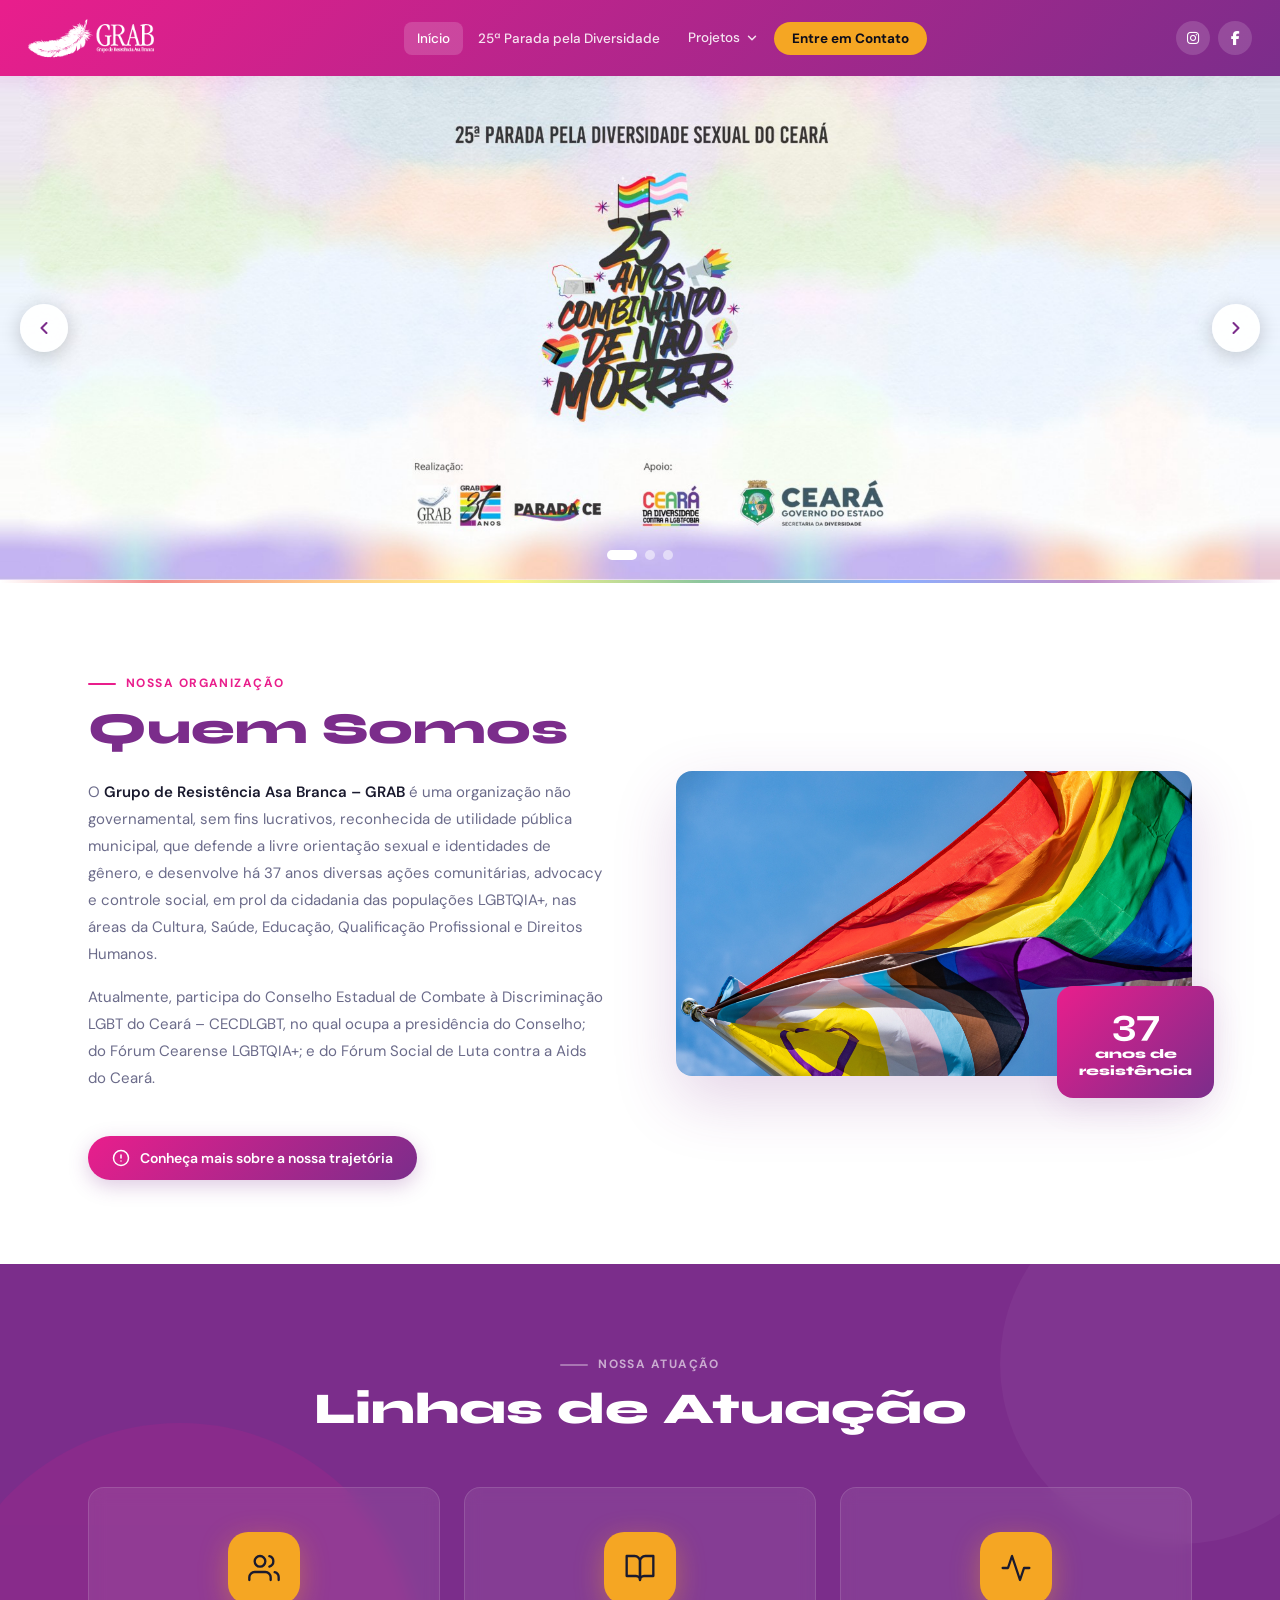
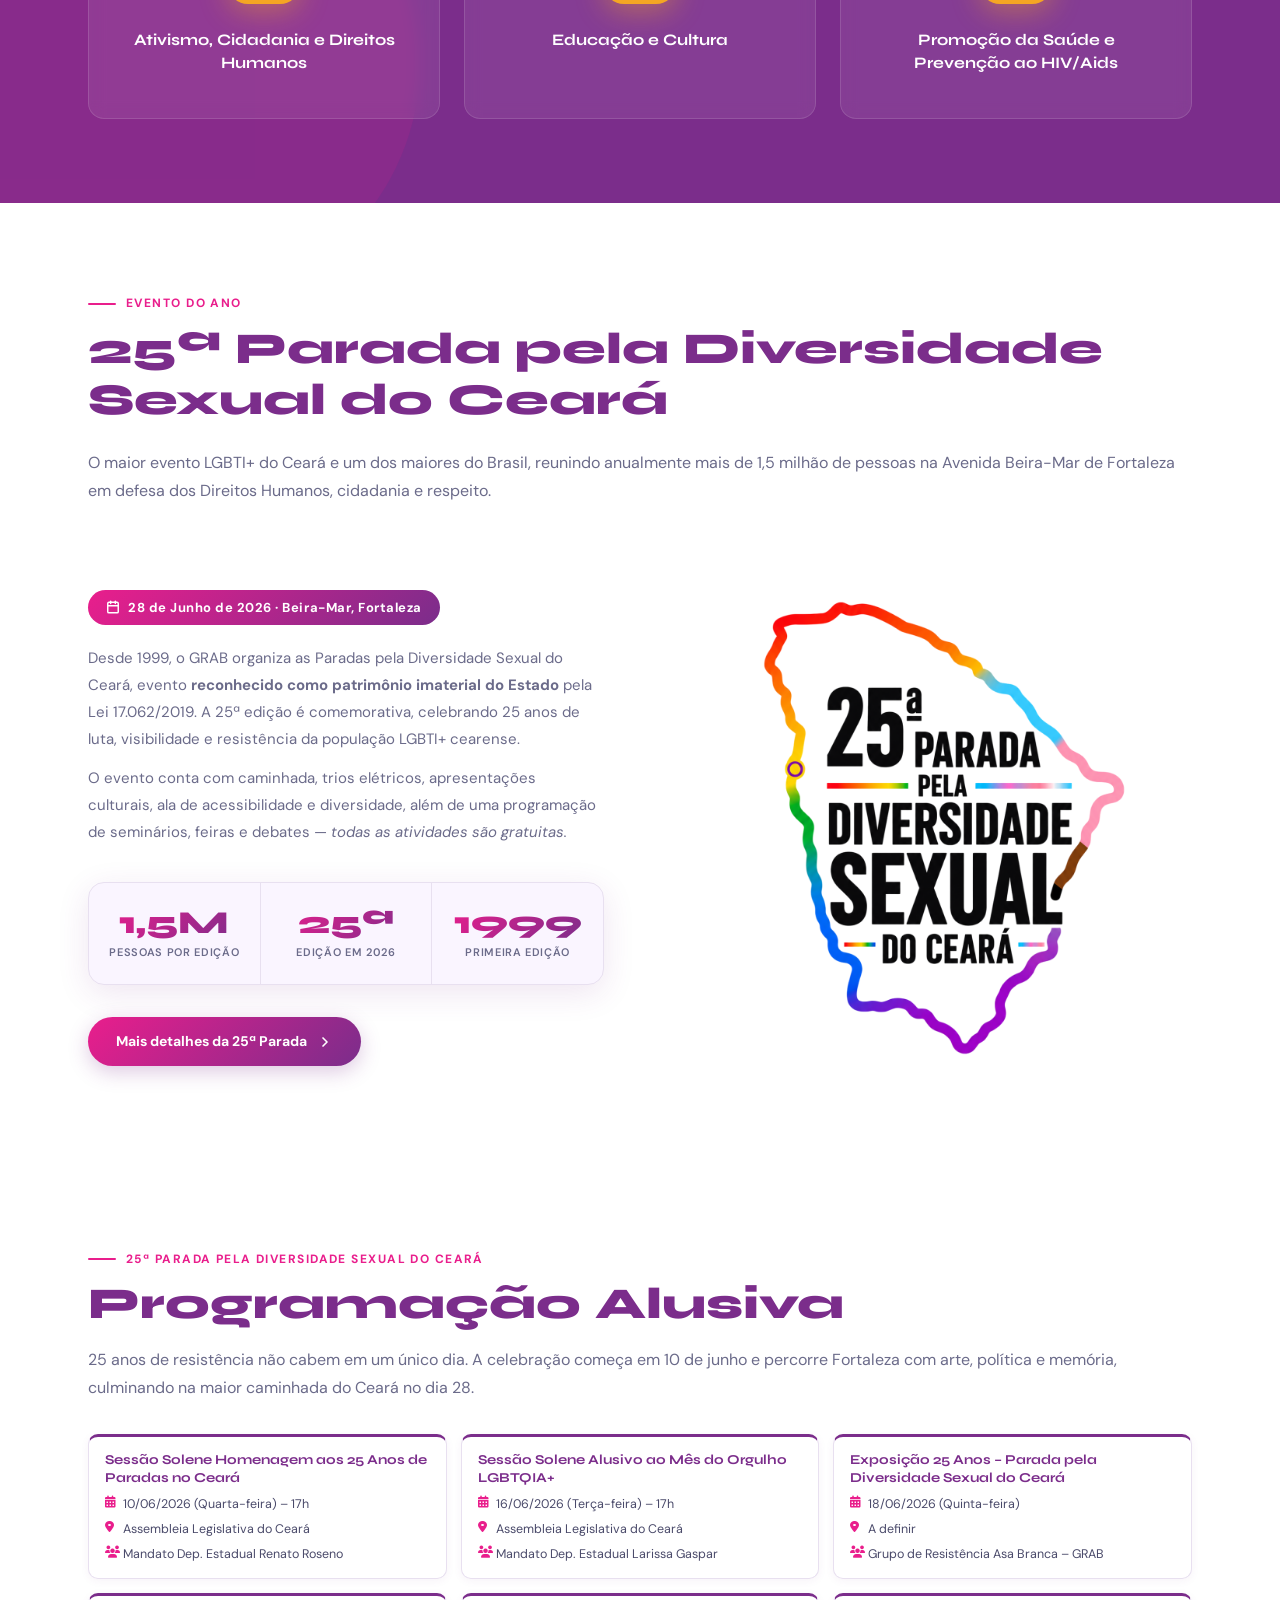
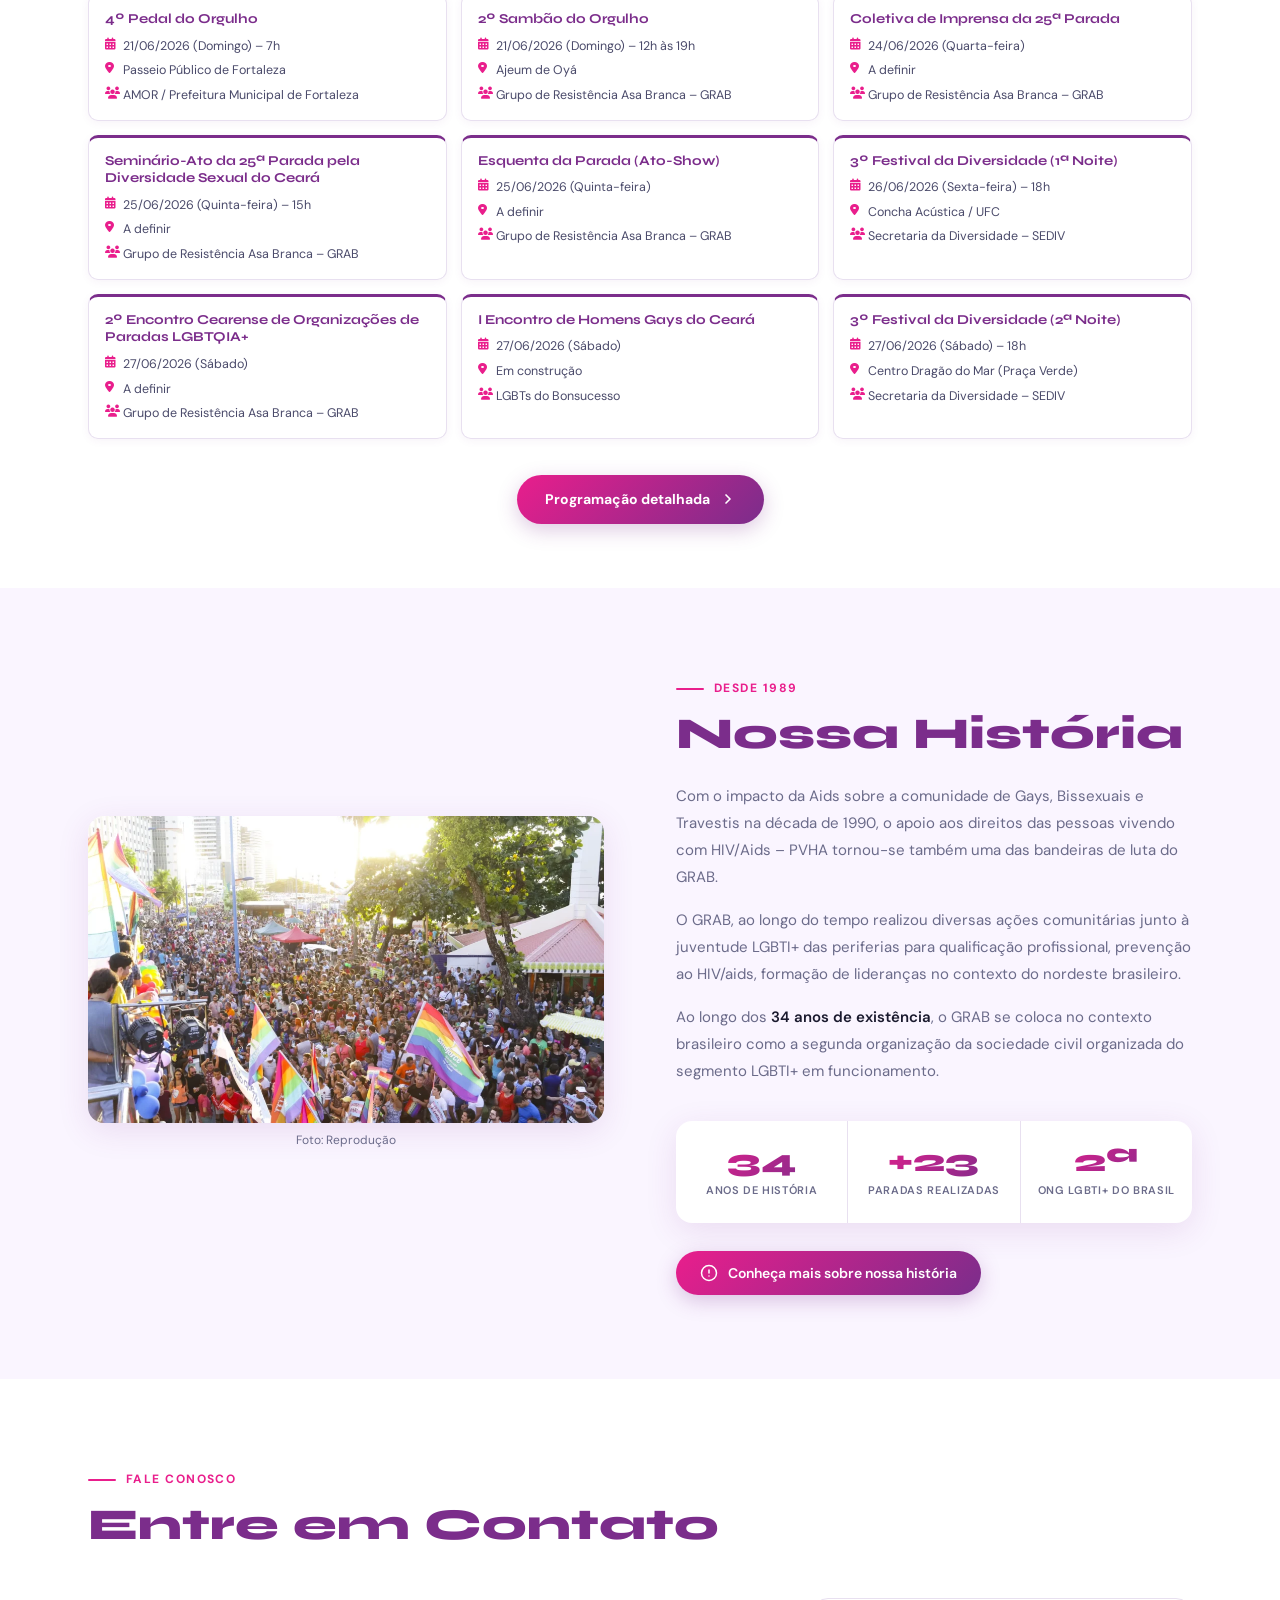
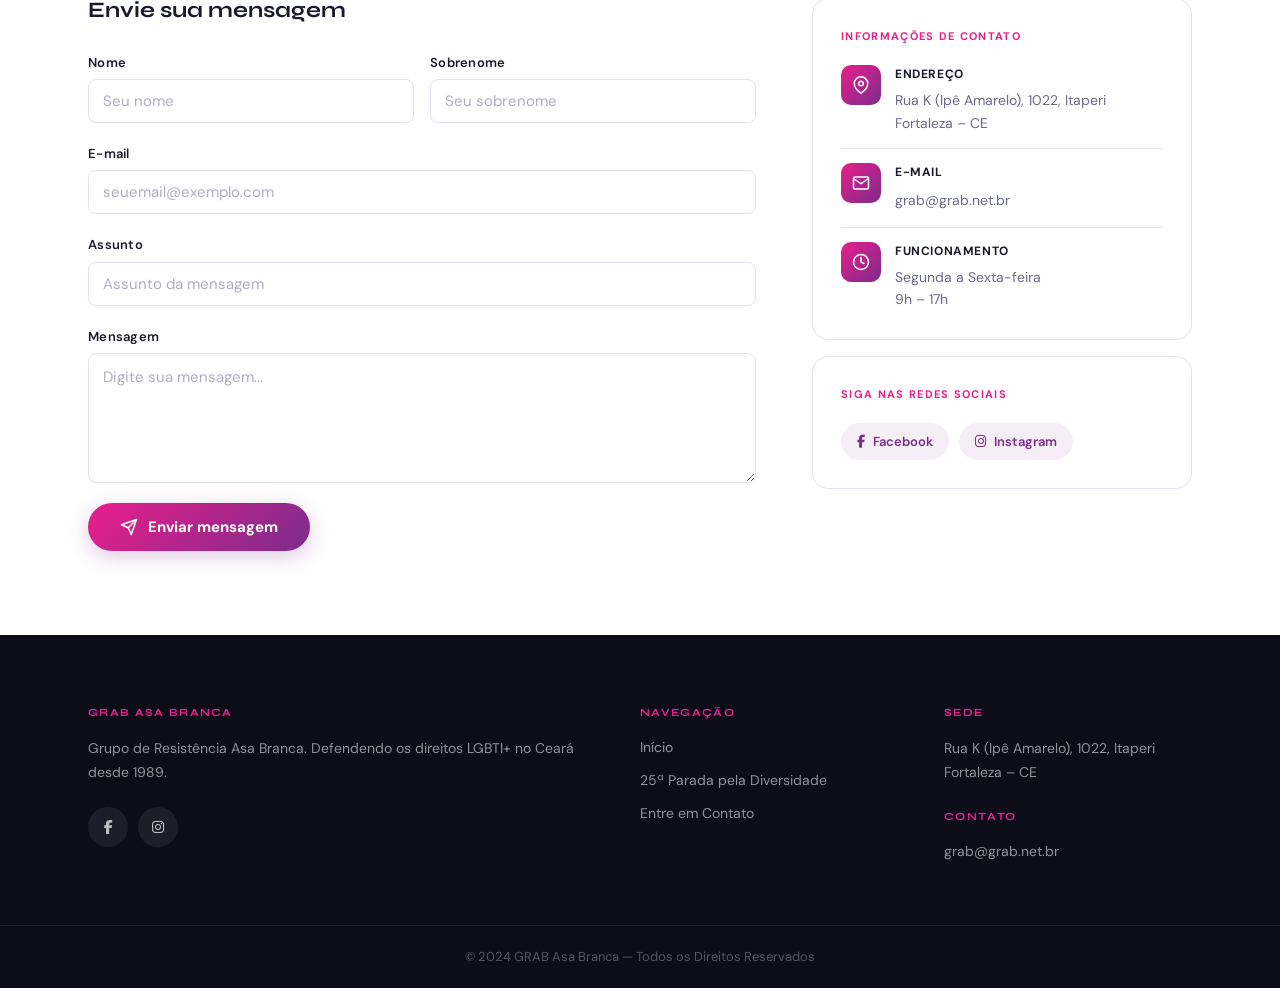
==== index.html @ 9c9d061f "style(navigation): reorganiza dropdown de projetos, remove placeholders e atualiza selo oficial na h" ====
<!DOCTYPE html>
<html lang="pt-BR">

<head>
  <meta charset="UTF-8">
  <meta name="viewport" content="width=device-width, initial-scale=1.0">
  <title>INICÍO - GRAB Asa Branca</title>
  <meta name="description"
    content="Grupo de Resistência Asa Branca – GRAB. ONG que defende os direitos LGBTI+ no Ceará há 34 anos.">
  <link rel="icon" type="image/png" sizes="32x32" href="assets/images/favicon.png">
  <link rel="icon" type="image/x-icon" href="assets/images/favicon.ico">
  <link rel="apple-touch-icon" href="assets/images/apple-touch-icon.png">
  <link rel="preconnect" href="https://fonts.googleapis.com">
  <link rel="preconnect" href="https://fonts.gstatic.com" crossorigin>
  <link
    href="https://fonts.googleapis.com/css2?family=Syne:wght@400;600;700;800&family=DM+Sans:ital,opsz,wght@0,9..40,300;0,9..40,400;0,9..40,500;1,9..40,300&display=swap"
    rel="stylesheet">
  <link rel="stylesheet" href="https://cdnjs.cloudflare.com/ajax/libs/font-awesome/6.4.0/css/all.min.css">

  <link rel="stylesheet" href="style.css">
  <style>
    .home-alusiva-grid {
      display: grid;
      grid-template-columns: repeat(3, 1fr);
      gap: 14px;
    }

    .home-alusiva-card {
      background: #fff;
      border: 1px solid #e8e0f0;
      border-top: 3px solid #7B2D8B;
      border-radius: 10px;
      padding: 14px 16px;
      box-shadow: 0 2px 8px rgba(123, 45, 139, 0.06);
      transition: box-shadow 0.2s, transform 0.2s;
    }

    .home-alusiva-card:hover {
      box-shadow: 0 6px 20px rgba(123, 45, 139, 0.13);
      transform: translateY(-2px);
    }

    .home-alusiva-card h5 {
      font-family: 'Syne', sans-serif;
      font-size: 0.85rem;
      font-weight: 700;
      color: #7B2D8B;
      margin-bottom: 8px;
      line-height: 1.3;
    }

    .home-alusiva-meta {
      display: flex;
      flex-direction: column;
      gap: 4px;
      font-size: 0.78rem;
      color: #4a4a6a;
    }

    .home-alusiva-meta span {
      display: flex;
      align-items: flex-start;
      gap: 6px;
    }

    .home-alusiva-meta i {
      color: #E91E8C;
      font-size: 0.75rem;
      margin-top: 2px;
      flex-shrink: 0;
      width: 12px;
    }

    /* ---- Validação de formulário ---- */
    .field-error {
      border-color: #e53e3e !important;
      box-shadow: 0 0 0 3px rgba(229,62,62,0.12) !important;
    }
    .field-error-msg {
      display: block;
      color: #c53030;
      font-size: 0.78rem;
      margin-top: 4px;
      font-weight: 500;
    }

    /* ---- Modais de feedback do formulário ---- */
    .feedback-modal-box {
      background: #fff;
      border-radius: 20px;
      padding: 40px 36px;
      max-width: 440px;
      width: 90%;
      text-align: center;
      position: relative;
      box-shadow: 0 24px 64px rgba(123,45,139,0.22);
    }
    .feedback-modal-icon {
      width: 64px;
      height: 64px;
      border-radius: 50%;
      display: flex;
      align-items: center;
      justify-content: center;
      margin: 0 auto 20px;
    }
    .feedback-modal-icon--success {
      background: linear-gradient(135deg, #7B2D8B 0%, #E91E8C 100%);
    }
    .feedback-modal-icon--error {
      background: linear-gradient(135deg, #e53e3e 0%, #c53030 100%);
    }
    .feedback-modal-title {
      font-family: 'Syne', sans-serif;
      font-size: 1.3rem;
      font-weight: 700;
      color: #1a1a2e;
      margin-bottom: 10px;
    }
    .feedback-modal-text {
      color: #6b6b8a;
      font-size: 0.95rem;
      line-height: 1.65;
      margin-bottom: 28px;
    }
    .feedback-modal-btn {
      display: inline-flex;
      align-items: center;
      justify-content: center;
      gap: 8px;
      background: linear-gradient(135deg, #7B2D8B 0%, #E91E8C 100%);
      color: #fff;
      border: none;
      padding: 12px 32px;
      border-radius: 40px;
      font-family: 'DM Sans', sans-serif;
      font-size: 14px;
      font-weight: 700;
      cursor: pointer;
      transition: all 0.25s;
      box-shadow: 0 6px 20px rgba(123,45,139,0.25);
    }
    .feedback-modal-btn:hover {
      transform: translateY(-2px);
      box-shadow: 0 10px 28px rgba(123,45,139,0.4);
    }

    @media (max-width: 900px) {
      .home-alusiva-grid {
        grid-template-columns: repeat(2, 1fr);
      }
    }

    @media (max-width: 560px) {
      .home-alusiva-grid {
        grid-template-columns: 1fr;
      }
    }

    /* ---- Destaque: próximo evento ---- */
    .home-alusiva-card--next {
      background: linear-gradient(135deg, rgba(245,166,35,0.09) 0%, rgba(245,166,35,0.03) 100%);
      border-top-color: #F5A623;
      border-color: rgba(245,166,35,0.35);
      box-shadow: 0 3px 14px rgba(245,166,35,0.18);
    }

    .home-alusiva-card--today {
      background: linear-gradient(135deg, rgba(233,30,140,0.09) 0%, rgba(123,45,139,0.05) 100%);
      border-top-color: #E91E8C;
      border-color: rgba(233,30,140,0.3);
      box-shadow: 0 3px 14px rgba(233,30,140,0.18);
    }

    .alusiva-badge {
      display: inline-flex;
      align-items: center;
      gap: 5px;
      font-size: 0.68rem;
      font-weight: 700;
      text-transform: uppercase;
      letter-spacing: 0.5px;
      border-radius: 20px;
      padding: 2px 9px;
      margin-bottom: 8px;
    }

    .alusiva-badge--next {
      background: rgba(245,166,35,0.15);
      color: #9a6500;
    }

    .alusiva-badge--next i {
      font-size: 0.65rem;
      color: #9a6500;
      width: auto;
      margin-top: 0;
    }

    .alusiva-badge--today {
      background: rgba(233,30,140,0.12);
      color: #c0186f;
    }

    .badge-dot {
      display: inline-block;
      width: 7px;
      height: 7px;
      background: #E91E8C;
      border-radius: 50%;
      flex-shrink: 0;
      animation: badge-pulse 1.4s ease-in-out infinite;
    }

    @keyframes badge-pulse {
      0%, 100% { opacity: 1; transform: scale(1); }
      50%       { opacity: 0.45; transform: scale(0.75); }
    }
  </style>
</head>

<body>

  <a class="skip-link" href="#content">Ir para o conteúdo</a>

  <!-- HEADER -->
  <header class="site-header" id="site-header">
    <div class="header-inner">
      <a class="site-logo" href="index.html" aria-label="GRAB Asa Branca — Início">
        <img src="assets/images/cropped-cropped-cropped-Logo-GRAB-Horizontal.png" alt="GRAB Asa Branca" height="42">
      </a>
      <nav class="main-nav" aria-label="Navegação principal">
        <ul>
          <li><a href="index.html" class="active">Início</a></li>
          <li><a href="parada-2026.html">25ª Parada pela Diversidade</a></li>
          <li class="has-dropdown">
            <a href="#" class="nav-dropdown-btn" aria-haspopup="true" aria-expanded="false" id="dropdown-projetos-btn">
              Projetos
              <svg width="14" height="14" viewBox="0 0 24 24" fill="none" stroke="currentColor" stroke-width="2.5"
                stroke-linecap="round" stroke-linejoin="round" aria-hidden="true">
                <polyline points="6 9 12 15 18 9"></polyline>
              </svg>
            </a>
            <div class="dropdown-menu" id="dropdown-projetos" role="menu">
              <a href="prevencao-combinada.html" role="menuitem">Prevenção Combinada</a>
              <a href="traves-ti.html" role="menuitem">TRAVES-TI</a>
            </div>
          </li>
          <li class="nav-highlight"><a href="#contato">Entre em Contato</a></li>
        </ul>
      </nav>
      <div class="header-socials">
        <a href="https://www.instagram.com/grabasabranca" target="_blank" rel="noopener" aria-label="Instagram">
          <i class="fab fa-instagram"></i>
        </a>
        <a href="https://www.facebook.com/profile.php?id=100011182606894" target="_blank" rel="noopener"
          aria-label="Facebook">
          <i class="fab fa-facebook-f"></i>
        </a>
      </div>
      <button class="hamburger" id="hamburger" aria-label="Abrir menu" aria-expanded="false">
        <span></span><span></span><span></span>
      </button>
    </div>
  </header>

  <!-- MOBILE NAV -->
  <nav class="mobile-nav" id="mobile-nav" aria-label="Menu mobile">
    <a href="index.html">Início</a>
    <a href="parada-2026.html">25ª Parada pela Diversidade Sexual do Ceará</a>
    <span class="mobile-subnav-label">Projetos</span>
    <a href="prevencao-combinada.html" class="mobile-subitem">Prevenção Combinada</a>
    <a href="traves-ti.html" class="mobile-subitem">TRAVES-TI</a>
    <a href="#contato">Entre em Contato</a>
  </nav>

  <!-- PAGE CONTENT -->
  <main class="page-content" id="content">

    <!-- HERO SLIDER -->
    <section class="hero-slider" aria-label="Destaques">
      <div class="slider-track" id="slider-track">
        <div class="slide">
          <img src="assets/images/banner-parada-25.png"
            alt="25ª Parada pela Diversidade Sexual do Ceará – 28 de Junho de 2026" loading="eager">
        </div>
        <div class="slide">
          <img src="assets/images/BG-Projeto.png" alt="Projetos GRAB">
        </div>
        <div class="slide">
          <img src="assets/images/capasite_TravesTI.png" alt="Projeto TRAVES-TI">
        </div>
      </div>
      <button class="slider-btn prev" id="slider-prev" aria-label="Slide anterior">
        <svg width="20" height="20" viewBox="0 0 24 24" fill="none" stroke="currentColor" stroke-width="2.5"
          stroke-linecap="round" stroke-linejoin="round">
          <polyline points="15 18 9 12 15 6"></polyline>
        </svg>
      </button>
      <button class="slider-btn next" id="slider-next" aria-label="Próximo slide">
        <svg width="20" height="20" viewBox="0 0 24 24" fill="none" stroke="currentColor" stroke-width="2.5"
          stroke-linecap="round" stroke-linejoin="round">
          <polyline points="9 18 15 12 9 6"></polyline>
        </svg>
      </button>
      <div class="slider-dots" role="tablist" id="slider-dots">
        <button class="slider-dot active" role="tab" aria-label="Slide 1" data-index="0"></button>
        <button class="slider-dot" role="tab" aria-label="Slide 2" data-index="1"></button>
        <button class="slider-dot" role="tab" aria-label="Slide 3" data-index="2"></button>
      </div>
    </section>

    <!-- DIVIDER -->
    <div class="divider-img" aria-hidden="true"></div>

    <!-- QUEM SOMOS -->
    <section class="section about-section" id="about">
      <div class="section-inner">
        <div class="about-grid">
          <div class="about-text fade-up">
            <span class="section-label">Nossa Organização</span>
            <h2 class="section-title">Quem Somos</h2>
            <p>
              O <strong>Grupo de Resistência Asa Branca – GRAB</strong> é uma organização não governamental,
              sem fins lucrativos, reconhecida de utilidade pública municipal, que defende a livre
              orientação sexual e identidades de gênero, e desenvolve há 37 anos diversas ações
              comunitárias, advocacy e controle social, em prol da cidadania das populações LGBTQIA+, nas
              áreas da Cultura, Saúde, Educação, Qualificação Profissional e Direitos Humanos.
            </p>
            <p>
              Atualmente, participa do Conselho Estadual de Combate à Discriminação LGBT do Ceará –
              CECDLGBT, no qual ocupa a presidência do Conselho; do Fórum Cearense LGBTQIA+; e do Fórum
              Social de Luta contra a Aids do Ceará.
            </p>
            <button class="btn-historia" id="btn-read-more" aria-controls="quem-somos-modal">
              <svg width="18" height="18" viewBox="0 0 24 24" fill="none" stroke="currentColor" stroke-width="2"
                stroke-linecap="round" stroke-linejoin="round" aria-hidden="true">
                <circle cx="12" cy="12" r="10" />
                <line x1="12" y1="8" x2="12" y2="12" />
                <line x1="12" y1="16" x2="12.01" y2="16" />
              </svg>
              Conheça mais sobre a nossa trajetória
            </button>
          </div>
          <div class="about-img-wrapper fade-up delay-1">
            <img src="assets/images/img-2.jpg" alt="Membros do GRAB" loading="lazy">
            <div class="img-badge">
              <strong>37</strong>
              anos de<br>resistência
            </div>
          </div>
        </div>
      </div>
    </section>

    <!-- LINHAS DE ATUAÇÃO -->
    <section class="areas-section" aria-labelledby="areas-heading">
      <div class="section-inner">
        <div class="areas-header">
          <span class="section-label">Nossa Atuação</span>
          <h2 class="section-title" id="areas-heading">Linhas de Atuação</h2>
        </div>
        <div class="areas-grid">
          <div class="area-card fade-up">
            <div class="area-icon-wrap" aria-hidden="true">
              <svg viewBox="0 0 24 24" fill="none" stroke-width="1.75" stroke-linecap="round" stroke-linejoin="round">
                <path d="M17 21v-2a4 4 0 0 0-4-4H5a4 4 0 0 0-4 4v2" />
                <circle cx="9" cy="7" r="4" />
                <path d="M23 21v-2a4 4 0 0 0-3-3.87" />
                <path d="M16 3.13a4 4 0 0 1 0 7.75" />
              </svg>
            </div>
            <h3>Ativismo, Cidadania e Direitos Humanos</h3>
          </div>
          <div class="area-card fade-up delay-1">
            <div class="area-icon-wrap" aria-hidden="true">
              <svg viewBox="0 0 24 24" fill="none" stroke-width="1.75" stroke-linecap="round" stroke-linejoin="round">
                <path d="M2 3h6a4 4 0 0 1 4 4v14a3 3 0 0 0-3-3H2z" />
                <path d="M22 3h-6a4 4 0 0 0-4 4v14a3 3 0 0 1 3-3h7z" />
              </svg>
            </div>
            <h3>Educação e Cultura</h3>
          </div>
          <div class="area-card fade-up delay-2">
            <div class="area-icon-wrap" aria-hidden="true">
              <svg viewBox="0 0 24 24" fill="none" stroke-width="1.75" stroke-linecap="round" stroke-linejoin="round">
                <path d="M22 12h-4l-3 9L9 3l-3 9H2" />
              </svg>
            </div>
            <h3>Promoção da Saúde e Prevenção ao HIV/Aids</h3>
          </div>
        </div>
      </div>
    </section>

    <!-- 25ª PARADA -->
    <section class="section parada-home-section" id="parada" aria-labelledby="parada-heading">
      <div class="section-inner">
        <div class="fade-up">
          <span class="section-label">Evento do Ano</span>
          <h2 class="section-title" id="parada-heading">25ª Parada pela Diversidade Sexual do Ceará</h2>
          <p class="parada-home-lead">
            O maior evento LGBTI+ do Ceará e um dos maiores do Brasil, reunindo anualmente mais de 1,5 milhão
            de pessoas na Avenida Beira-Mar de Fortaleza em defesa dos Direitos Humanos, cidadania e respeito.
          </p>
        </div>

        <div class="parada-home-grid">

          <!-- Texto + stats + CTA -->
          <div class="fade-up">
            <span class="parada-date-badge">
              <svg width="14" height="14" viewBox="0 0 24 24" fill="none" stroke="currentColor" stroke-width="2.5"
                stroke-linecap="round" stroke-linejoin="round" aria-hidden="true">
                <rect x="3" y="4" width="18" height="18" rx="2" ry="2" />
                <line x1="16" y1="2" x2="16" y2="6" />
                <line x1="8" y1="2" x2="8" y2="6" />
                <line x1="3" y1="10" x2="21" y2="10" />
              </svg>
              28 de Junho de 2026 · Beira-Mar, Fortaleza
            </span>

            <p style="color:var(--text-muted);font-size:15px;line-height:1.8;margin-bottom:12px;">
              Desde 1999, o GRAB organiza as Paradas pela Diversidade Sexual do Ceará, evento
              <strong>reconhecido como patrimônio imaterial do Estado</strong> pela Lei 17.062/2019.
              A 25ª edição é comemorativa, celebrando 25 anos de luta, visibilidade e resistência da
              população LGBTI+ cearense.
            </p>
            <p style="color:var(--text-muted);font-size:15px;line-height:1.8;margin-bottom:28px;">
              O evento conta com caminhada, trios elétricos, apresentações culturais, ala de acessibilidade
              e diversidade, além de uma programação de seminários, feiras e debates — <em>todas as atividades
                são gratuitas.</em>
            </p>

            <div class="history-stats parada-home-stats" role="list" aria-label="Números da Parada">
              <div class="stat-item" role="listitem">
                <div class="stat-number">1,5M</div>
                <div class="stat-label">Pessoas por edição</div>
              </div>
              <div class="stat-item" role="listitem">
                <div class="stat-number">25ª</div>
                <div class="stat-label">Edição em 2026</div>
              </div>
              <div class="stat-item" role="listitem">
                <div class="stat-number">1999</div>
                <div class="stat-label">Primeira edição</div>
              </div>
            </div>

            <a href="parada-2026.html" class="btn-parada">
              Mais detalhes da 25ª Parada
              <svg width="16" height="16" viewBox="0 0 24 24" fill="none" stroke="currentColor" stroke-width="2.5"
                stroke-linecap="round" stroke-linejoin="round" aria-hidden="true">
                <polyline points="9 18 15 12 9 6"></polyline>
              </svg>
            </a>
          </div>

          <!-- Selo oficial da 25ª Parada -->
          <div class="fade-up delay-1" style="display:flex;justify-content:center;align-items:flex-start;align-self:flex-start;padding-top:8px;">
            <img src="assets/images/Selo-3-25-Parada.png" alt="Selo 25ª Parada pela Diversidade Sexual do Ceará" loading="lazy" style="max-width:420px;width:100%;display:block;">
          </div>

        </div>
      </div>
    </section>

    <!-- PROGRAMAÇÃO ALUSIVA 25ª PARADA -->
    <section class="section" id="programacao-alusiva" style="background:#fff;padding-top:64px;padding-bottom:64px;">
      <div class="section-inner">
        <div class="fade-up" style="margin-bottom:32px;">
          <span class="section-label">25ª Parada pela Diversidade Sexual do Ceará</span>
          <h2 class="section-title" style="margin-bottom:12px;">Programação Alusiva</h2>
          <p class="parada-home-lead">
            25 anos de resistência não cabem em um único dia. A celebração começa em 10 de junho e percorre Fortaleza
            com arte, política e memória, culminando na maior caminhada do Ceará no dia 28.
          </p>
        </div>
        <div class="home-alusiva-grid fade-up">

          <div class="home-alusiva-card" data-date="2026-06-10">
            <h5>Sessão Solene Homenagem aos 25 Anos de Paradas no Ceará</h5>
            <div class="home-alusiva-meta">
              <span><i class="fa fa-calendar-alt"></i>10/06/2026 (Quarta-feira) – 17h</span>
              <span><i class="fa fa-map-marker-alt"></i>Assembleia Legislativa do Ceará</span>
              <span><i class="fa fa-users"></i>Mandato Dep. Estadual Renato Roseno</span>
            </div>
          </div>

          <div class="home-alusiva-card" data-date="2026-06-16">
            <h5>Sessão Solene Alusivo ao Mês do Orgulho LGBTQIA+</h5>
            <div class="home-alusiva-meta">
              <span><i class="fa fa-calendar-alt"></i>16/06/2026 (Terça-feira) – 17h</span>
              <span><i class="fa fa-map-marker-alt"></i>Assembleia Legislativa do Ceará</span>
              <span><i class="fa fa-users"></i>Mandato Dep. Estadual Larissa Gaspar</span>
            </div>
          </div>

          <div class="home-alusiva-card" data-date="2026-06-18">
            <h5>Exposição 25 Anos – Parada pela Diversidade Sexual do Ceará</h5>
            <div class="home-alusiva-meta">
              <span><i class="fa fa-calendar-alt"></i>18/06/2026 (Quinta-feira)</span>
              <span><i class="fa fa-map-marker-alt"></i>A definir</span>
              <span><i class="fa fa-users"></i>Grupo de Resistência Asa Branca – GRAB</span>
            </div>
          </div>

          <div class="home-alusiva-card" data-date="2026-06-21">
            <h5>4º Pedal do Orgulho</h5>
            <div class="home-alusiva-meta">
              <span><i class="fa fa-calendar-alt"></i>21/06/2026 (Domingo) – 7h</span>
              <span><i class="fa fa-map-marker-alt"></i>Passeio Público de Fortaleza</span>
              <span><i class="fa fa-users"></i>AMOR / Prefeitura Municipal de Fortaleza</span>
            </div>
          </div>

          <div class="home-alusiva-card" data-date="2026-06-21">
            <h5>2º Sambão do Orgulho</h5>
            <div class="home-alusiva-meta">
              <span><i class="fa fa-calendar-alt"></i>21/06/2026 (Domingo) – 12h às 19h</span>
              <span><i class="fa fa-map-marker-alt"></i>Ajeum de Oyá</span>
              <span><i class="fa fa-users"></i>Grupo de Resistência Asa Branca – GRAB</span>
            </div>
          </div>

          <div class="home-alusiva-card" data-date="2026-06-24">
            <h5>Coletiva de Imprensa da 25ª Parada</h5>
            <div class="home-alusiva-meta">
              <span><i class="fa fa-calendar-alt"></i>24/06/2026 (Quarta-feira)</span>
              <span><i class="fa fa-map-marker-alt"></i>A definir</span>
              <span><i class="fa fa-users"></i>Grupo de Resistência Asa Branca – GRAB</span>
            </div>
          </div>

          <div class="home-alusiva-card" data-date="2026-06-25">
            <h5>Seminário-Ato da 25ª Parada pela Diversidade Sexual do Ceará</h5>
            <div class="home-alusiva-meta">
              <span><i class="fa fa-calendar-alt"></i>25/06/2026 (Quinta-feira) – 15h</span>
              <span><i class="fa fa-map-marker-alt"></i>A definir</span>
              <span><i class="fa fa-users"></i>Grupo de Resistência Asa Branca – GRAB</span>
            </div>
          </div>

          <div class="home-alusiva-card" data-date="2026-06-25">
            <h5>Esquenta da Parada (Ato-Show)</h5>
            <div class="home-alusiva-meta">
              <span><i class="fa fa-calendar-alt"></i>25/06/2026 (Quinta-feira)</span>
              <span><i class="fa fa-map-marker-alt"></i>A definir</span>
              <span><i class="fa fa-users"></i>Grupo de Resistência Asa Branca – GRAB</span>
            </div>
          </div>

          <div class="home-alusiva-card" data-date="2026-06-26">
            <h5>3º Festival da Diversidade (1ª Noite)</h5>
            <div class="home-alusiva-meta">
              <span><i class="fa fa-calendar-alt"></i>26/06/2026 (Sexta-feira) – 18h</span>
              <span><i class="fa fa-map-marker-alt"></i>Concha Acústica / UFC</span>
              <span><i class="fa fa-users"></i>Secretaria da Diversidade – SEDIV</span>
            </div>
          </div>

          <div class="home-alusiva-card" data-date="2026-06-27">
            <h5>2º Encontro Cearense de Organizações de Paradas LGBTQIA+</h5>
            <div class="home-alusiva-meta">
              <span><i class="fa fa-calendar-alt"></i>27/06/2026 (Sábado)</span>
              <span><i class="fa fa-map-marker-alt"></i>A definir</span>
              <span><i class="fa fa-users"></i>Grupo de Resistência Asa Branca – GRAB</span>
            </div>
          </div>

          <div class="home-alusiva-card" data-date="2026-06-27">
            <h5>I Encontro de Homens Gays do Ceará</h5>
            <div class="home-alusiva-meta">
              <span><i class="fa fa-calendar-alt"></i>27/06/2026 (Sábado)</span>
              <span><i class="fa fa-map-marker-alt"></i>Em construção</span>
              <span><i class="fa fa-users"></i>LGBTs do Bonsucesso</span>
            </div>
          </div>

          <div class="home-alusiva-card" data-date="2026-06-27">
            <h5>3º Festival da Diversidade (2ª Noite)</h5>
            <div class="home-alusiva-meta">
              <span><i class="fa fa-calendar-alt"></i>27/06/2026 (Sábado) – 18h</span>
              <span><i class="fa fa-map-marker-alt"></i>Centro Dragão do Mar (Praça Verde)</span>
              <span><i class="fa fa-users"></i>Secretaria da Diversidade – SEDIV</span>
            </div>
          </div>

        </div>

        <div style="text-align:center;margin-top:36px;" class="fade-up">
          <a href="parada-2026.html#programacao-oficial" class="btn-parada">
            Programação detalhada
            <svg width="16" height="16" viewBox="0 0 24 24" fill="none" stroke="currentColor" stroke-width="2.5"
              stroke-linecap="round" stroke-linejoin="round" aria-hidden="true">
              <polyline points="9 18 15 12 9 6"></polyline>
            </svg>
          </a>
        </div>
      </div>
    </section>

    <!-- NOSSA HISTÓRIA -->
    <section class="section history-section" id="history">
      <div class="section-inner">
        <div class="history-grid">
          <div class="history-img-wrapper fade-up">
            <img
              src="assets/images/parada-pela-diversidade-sexual-do-ceara-2022-acontece-no-domingo-7-scaled-1-1024x608.webp"
              alt="Parada pela Diversidade Sexual do Ceará" loading="lazy">
            <p class="history-img-caption">Foto: Reprodução</p>
          </div>
          <div class="about-text fade-up delay-1">
            <span class="section-label">Desde 1989</span>
            <h2 class="section-title">Nossa História</h2>
            <p>
              Com o impacto da Aids sobre a comunidade de Gays, Bissexuais e Travestis na década de 1990, o apoio aos
              direitos das pessoas vivendo com HIV/Aids – PVHA tornou-se também uma das bandeiras de luta do GRAB.
            </p>
            <p>
              O GRAB, ao longo do tempo realizou diversas ações comunitárias junto à juventude LGBTI+ das periferias
              para qualificação profissional, prevenção ao HIV/aids, formação de lideranças no contexto do nordeste
              brasileiro.
            </p>
            <p>
              Ao longo dos <strong>34 anos de existência</strong>, o GRAB se coloca no contexto brasileiro como a
              segunda organização da sociedade civil organizada do segmento LGBTI+ em funcionamento.
            </p>
            <div class="history-stats" role="list" aria-label="Números do GRAB">
              <div class="stat-item" role="listitem">
                <div class="stat-number">34</div>
                <div class="stat-label">Anos de história</div>
              </div>
              <div class="stat-item" role="listitem">
                <div class="stat-number">+23</div>
                <div class="stat-label">Paradas realizadas</div>
              </div>
              <div class="stat-item" role="listitem">
                <div class="stat-number">2ª</div>
                <div class="stat-label">ONG LGBTI+ do Brasil</div>
              </div>
            </div>
            <button class="btn-historia" id="btn-historia-modal" aria-controls="historia-modal">
              <svg width="18" height="18" viewBox="0 0 24 24" fill="none" stroke="currentColor" stroke-width="2"
                stroke-linecap="round" stroke-linejoin="round" aria-hidden="true">
                <circle cx="12" cy="12" r="10" />
                <line x1="12" y1="8" x2="12" y2="12" />
                <line x1="12" y1="16" x2="12.01" y2="16" />
              </svg>
              Conheça mais sobre nossa história
            </button>
          </div>
        </div>
      </div>
    </section>

    <!-- CONTATO -->
    <section class="section contact-section" id="contato" aria-labelledby="contato-heading">
      <div class="section-inner">
        <div style="margin-bottom: 48px;">
          <span class="section-label">Fale Conosco</span>
          <h2 class="section-title" id="contato-heading">Entre em Contato</h2>
        </div>
        <div class="contact-grid">

          <!-- FORMULÁRIO -->
          <div class="fade-up">
            <h3 class="contact-form-title">Envie sua mensagem</h3>
            <form class="contact-form" id="contact-form" novalidate>
              <div class="form-row">
                <div class="form-group">
                  <label for="nome">Nome</label>
                  <input type="text" id="nome" name="nome" placeholder="Seu nome" required>
                </div>
                <div class="form-group">
                  <label for="sobrenome">Sobrenome</label>
                  <input type="text" id="sobrenome" name="sobrenome" placeholder="Seu sobrenome" required>
                </div>
              </div>
              <div class="form-group">
                <label for="email">E-mail</label>
                <input type="email" id="email" name="email" placeholder="seuemail@exemplo.com" required>
              </div>
              <div class="form-group">
                <label for="assunto">Assunto</label>
                <input type="text" id="assunto" name="assunto" placeholder="Assunto da mensagem" required>
              </div>
              <div class="form-group">
                <label for="mensagem">Mensagem</label>
                <textarea id="mensagem" name="mensagem" placeholder="Digite sua mensagem..." required></textarea>
              </div>
              <button type="submit" class="btn-submit">
                <svg width="18" height="18" viewBox="0 0 24 24" fill="none" stroke="currentColor" stroke-width="2"
                  stroke-linecap="round" stroke-linejoin="round" aria-hidden="true">
                  <line x1="22" y1="2" x2="11" y2="13" />
                  <polygon points="22 2 15 22 11 13 2 9 22 2" />
                </svg>
                Enviar mensagem
              </button>
            </form>
            <div class="form-success" id="form-success" role="alert">
              <svg width="18" height="18" viewBox="0 0 24 24" fill="none" stroke="currentColor" stroke-width="2.5"
                stroke-linecap="round" stroke-linejoin="round" aria-hidden="true">
                <polyline points="20 6 9 17 4 12" />
              </svg>
              Agradecemos a sua mensagem. Responderemos em breve.
            </div>
          </div>

          <!-- INFO CARDS -->
          <div class="contact-info-stack fade-up delay-1">
            <div class="info-card">
              <p class="info-card-title">Informações de Contato</p>

              <div class="info-item">
                <div class="info-icon" aria-hidden="true">
                  <svg width="18" height="18" viewBox="0 0 24 24" fill="none" stroke="currentColor" stroke-width="2"
                    stroke-linecap="round" stroke-linejoin="round">
                    <path d="M21 10c0 7-9 13-9 13s-9-6-9-13a9 9 0 0 1 18 0z" />
                    <circle cx="12" cy="10" r="3" />
                  </svg>
                </div>
                <div class="info-text">
                  <strong>Endereço</strong>
                  <p>Rua K (Ipê Amarelo), 1022, Itaperi<br>Fortaleza – CE</p>
                </div>
              </div>

              <div class="info-item">
                <div class="info-icon" aria-hidden="true">
                  <svg width="18" height="18" viewBox="0 0 24 24" fill="none" stroke="currentColor" stroke-width="2"
                    stroke-linecap="round" stroke-linejoin="round">
                    <path d="M4 4h16c1.1 0 2 .9 2 2v12c0 1.1-.9 2-2 2H4c-1.1 0-2-.9-2-2V6c0-1.1.9-2 2-2z" />
                    <polyline points="22,6 12,13 2,6" />
                  </svg>
                </div>
                <div class="info-text">
                  <strong>E-mail</strong>
                  <a href="mailto:grab@grab.net.br">grab@grab.net.br</a>
                </div>
              </div>

              <div class="info-item">
                <div class="info-icon" aria-hidden="true">
                  <svg width="18" height="18" viewBox="0 0 24 24" fill="none" stroke="currentColor" stroke-width="2"
                    stroke-linecap="round" stroke-linejoin="round">
                    <circle cx="12" cy="12" r="10" />
                    <polyline points="12 6 12 12 16 14" />
                  </svg>
                </div>
                <div class="info-text">
                  <strong>Funcionamento</strong>
                  <p>Segunda a Sexta-feira<br>9h – 17h</p>
                </div>
              </div>

            </div>

            <div class="info-card">
              <p class="info-card-title">Siga nas Redes Sociais</p>
              <div class="info-socials">
                <a class="info-social-btn" href="https://www.facebook.com/profile.php?id=100011182606894"
                  target="_blank" rel="noopener" aria-label="Facebook">
                  <i class="fab fa-facebook-f" aria-hidden="true"></i> Facebook
                </a>
                <a class="info-social-btn" href="https://www.instagram.com/grabasabranca" target="_blank" rel="noopener"
                  aria-label="Instagram">
                  <i class="fab fa-instagram" aria-hidden="true"></i> Instagram
                </a>
              </div>
            </div>
          </div>

        </div>
      </div>
    </section>

  </main>

  <!-- FOOTER -->
  <footer class="site-footer">
    <div class="footer-inner">
      <div class="footer-col">
        <h4>GRAB Asa Branca</h4>
        <p>Grupo de Resistência Asa Branca. Defendendo os direitos LGBTI+ no Ceará desde 1989.</p>
        <div class="footer-socials">
          <a class="social-link" href="https://www.facebook.com/profile.php?id=100011182606894" target="_blank"
            rel="noopener" aria-label="Facebook">
            <i class="fab fa-facebook-f" aria-hidden="true"></i>
          </a>
          <a class="social-link" href="https://www.instagram.com/grabasabranca" target="_blank" rel="noopener"
            aria-label="Instagram">
            <i class="fab fa-instagram" aria-hidden="true"></i>
          </a>
        </div>
      </div>
      <div class="footer-col">
        <h4>Navegação</h4>
        <a href="index.html">Início</a>
        <a href="parada-2026.html">25ª Parada pela Diversidade</a>
        <a href="#contato">Entre em Contato</a>
      </div>
      <div class="footer-col">
        <h4>Sede</h4>
        <p>Rua K (Ipê Amarelo), 1022, Itaperi<br>Fortaleza – CE</p>
        <br>
        <h4>Contato</h4>
        <a href="mailto:grab@grab.net.br">grab@grab.net.br</a>
      </div>
    </div>
    <hr class="footer-divider">
    <div class="footer-bottom">
      <p>&copy; 2024 GRAB Asa Branca &mdash; Todos os Direitos Reservados</p>
    </div>
  </footer>

  <button class="back-to-top" id="back-to-top" aria-label="Voltar ao topo">
    <svg width="20" height="20" viewBox="0 0 24 24" fill="none" stroke="currentColor" stroke-width="2.5"
      stroke-linecap="round" stroke-linejoin="round">
      <polyline points="18 15 12 9 6 15"></polyline>
    </svg>
  </button>

  <!-- MODAL: Quem Somos -->
  <div class="modal-overlay" id="quem-somos-modal" role="dialog" aria-modal="true"
    aria-labelledby="modal-quem-somos-title" aria-hidden="true">
    <div class="modal-box">
      <button class="modal-close" id="modal-quem-somos-close" aria-label="Fechar modal">
        <svg width="18" height="18" viewBox="0 0 24 24" fill="none" stroke="currentColor" stroke-width="2.5"
          stroke-linecap="round" stroke-linejoin="round">
          <line x1="18" y1="6" x2="6" y2="18" />
          <line x1="6" y1="6" x2="18" y2="18" />
        </svg>
      </button>
      <img class="modal-img modal-img--full" src="assets/images/grab-37-anos.jpeg" alt="GRAB – 37 anos de resistência">
      <div class="modal-body">
        <h2 id="modal-quem-somos-title">Quem Somos</h2>

        <p>
          O <strong>Grupo de Resistência Asa Branca – GRAB</strong> foi fundado em Fortaleza, Ceará, Brasil,
          em <strong>17 de março de 1989</strong>, em um contexto de violência e discriminação contra as
          populações de homossexuais e travestis na época. Logo em seguida, passou a ganhar visibilidade junto
          à comunidade de Lésbicas, Gays, Bissexuais, Travestis e Transexuais e à sociedade em geral.
        </p>

        <p>
          Com o impacto da Aids sobre a comunidade de Gays, Bissexuais e Travestis na década de 1990, o apoio
          aos direitos das pessoas vivendo com HIV/Aids – PVHA tornou-se também uma das principais bandeiras de
          luta do GRAB. Essa bandeira foi incorporada à missão da organização, definida da seguinte maneira:
        </p>

        <blockquote class="pull-quote">
          "Melhorar a qualidade de vida de Lésbicas, Gays, Bissexuais, Travestis, Transexuais e pessoas
          vivendo com HIV/Aids."
        </blockquote>

        <p>
          Dentre suas linhas de atuação estão: Ativismo, Cidadania, Direitos Humanos, Educação e Cultura para
          LGBTQIA+; e Promoção da Saúde, prevenção, assistência e controle social em HIV/Aids.
        </p>

        <p>
          O GRAB, ao longo de 37 anos, tem construído e desenvolvido diversas iniciativas, projetos e ações de
          mobilização social em defesa dos Direitos Humanos das populações LGBTQIA+ em geral, e de
          enfrentamento e prevenção da epidemia do HIV/Aids no Ceará, atingindo, prioritariamente as populações
          de gays, HSH, pessoas trans e travestis e profissionais do sexo.
        </p>

        <p>
          O GRAB realiza desde 1999 as Paradas pela Diversidade Sexual do Ceará, que se configuram como o
          maior movimento de visibilidade massiva em prol dos Direitos Humanos de LGBTQIA+ no Estado, com
          <strong>24 edições realizadas</strong>.
        </p>

        <p>
          A organização contribuiu na incidência política para a implementação de Leis de Promoção da
          Cidadania das populações LGBTQIA+ em Fortaleza e no Estado do Ceará, além de executar diversas ações
          no campo da produção de conhecimento, da educação em Direitos Humanos, prevenção combinada e saúde,
          articulação nas implementações das políticas públicas para LGBTQIA+ e controle social nos conselhos
          municipal e estadual de promoção de direitos.
        </p>

        <p>
          Realizou diversas ações comunitárias junto às juventudes LGBTQIA+ das periferias de Fortaleza para
          qualificação profissional, prevenção ao HIV/aids, formação de lideranças no contexto do nordeste
          brasileiro. O GRAB se coloca no contexto brasileiro como a
          <strong>segunda organização mais antiga da sociedade civil organizada do segmento LGBTQIA+
            em funcionamento</strong>.
        </p>
      </div>
    </div>
  </div>

  <!-- MODAL: Nossa História -->
  <div class="modal-overlay" id="historia-modal" role="dialog" aria-modal="true" aria-labelledby="modal-historia-title"
    aria-hidden="true">
    <div class="modal-box">
      <button class="modal-close" id="modal-close" aria-label="Fechar modal">
        <svg width="18" height="18" viewBox="0 0 24 24" fill="none" stroke="currentColor" stroke-width="2.5"
          stroke-linecap="round" stroke-linejoin="round">
          <line x1="18" y1="6" x2="6" y2="18" />
          <line x1="6" y1="6" x2="18" y2="18" />
        </svg>
      </button>
      <img class="modal-img"
        src="assets/images/parada-pela-diversidade-sexual-do-ceara-2022-acontece-no-domingo-7-scaled-1-1024x608.webp"
        alt="Parada pela Diversidade Sexual do Ceará">
      <div class="modal-body">
        <h2 id="modal-historia-title">Nossa História</h2>

        <p>
          O <strong>Grupo de Resistência Asa Branca – GRAB</strong> foi fundado em Fortaleza, Ceará, em
          <strong>17 de março de 1989</strong>, em um contexto de intensa violência e discriminação contra a
          população homossexual e travesti. Desde então, tornou-se uma das organizações LGBTI+ mais longevas e
          atuantes do Brasil.
        </p>

        <h3>Origens e Contexto</h3>
        <p>
          [Texto a ser preenchido pelo GRAB — descrever o contexto político, social e cultural da fundação,
          os fundadores e os primeiros anos de atuação.]
        </p>

        <h3>A Luta contra a Aids</h3>
        <p>
          Com o impacto da epidemia de HIV/Aids sobre a comunidade de Gays, Bissexuais e Travestis ao longo
          da década de 1990, o apoio às pessoas vivendo com HIV/Aids – PVHA tornou-se uma das principais
          bandeiras do GRAB. [Texto a ser completado.]
        </p>

        <h3>Décadas de Mobilização</h3>
        <p>
          Ao longo dos <strong>34 anos de existência</strong>, o GRAB organizou mais de 23 edições da Parada
          pela Diversidade Sexual do Ceará, desenvolveu projetos de qualificação profissional para juventude
          LGBTI+ das periferias e formou lideranças no contexto do Nordeste brasileiro. [Texto a ser completado.]
        </p>

        <h3>Reconhecimento e Representatividade</h3>
        <p>
          Reconhecido como utilidade pública municipal, o GRAB integra o Conselho Municipal dos Direitos LGBT
          de Fortaleza, o Conselho Estadual de Combate à Discriminação LGBT do Ceará e a Comissão
          Interinstitucional de Educação em Direitos Humanos, Gênero e Sexualidade. [Texto a ser completado.]
        </p>
      </div>
    </div>
  </div>

  <!-- MODAL: Sucesso no envio -->
  <div class="modal-overlay" id="form-success-modal" role="dialog" aria-modal="true"
    aria-labelledby="form-success-modal-title" aria-hidden="true">
    <div class="feedback-modal-box">
      <div class="feedback-modal-icon feedback-modal-icon--success" aria-hidden="true">
        <svg width="30" height="30" viewBox="0 0 24 24" fill="none" stroke="#fff" stroke-width="2.5"
          stroke-linecap="round" stroke-linejoin="round">
          <polyline points="20 6 9 17 4 12"/>
        </svg>
      </div>
      <p class="feedback-modal-title" id="form-success-modal-title">Mensagem enviada!</p>
      <p class="feedback-modal-text">Agradecemos o seu contato. Nossa equipe responderá em breve.</p>
      <button class="feedback-modal-btn" id="form-success-modal-close">
        Fechar
      </button>
    </div>
  </div>

  <!-- MODAL: Erro no envio -->
  <div class="modal-overlay" id="form-error-modal" role="dialog" aria-modal="true"
    aria-labelledby="form-error-modal-title" aria-hidden="true">
    <div class="feedback-modal-box">
      <div class="feedback-modal-icon feedback-modal-icon--error" aria-hidden="true">
        <svg width="30" height="30" viewBox="0 0 24 24" fill="none" stroke="#fff" stroke-width="2.5"
          stroke-linecap="round" stroke-linejoin="round">
          <line x1="18" y1="6" x2="6" y2="18"/><line x1="6" y1="6" x2="18" y2="18"/>
        </svg>
      </div>
      <p class="feedback-modal-title" id="form-error-modal-title">Não foi possível enviar</p>
      <p class="feedback-modal-text">
        Ocorreu um problema ao enviar sua mensagem. Tente novamente em instantes ou entre em contato
        diretamente pelo e-mail <a href="mailto:grab@grab.net.br" style="color:#7B2D8B;font-weight:600;">grab@grab.net.br</a>.
      </p>
      <button class="feedback-modal-btn" id="form-error-modal-close"
        style="background:linear-gradient(135deg,#e53e3e 0%,#c53030 100%);box-shadow:0 6px 20px rgba(229,62,62,0.25);">
        Tentar novamente
      </button>
    </div>
  </div>

  <script>
    /* === DESTAQUE PRÓXIMO EVENTO ALUSIVO === */
    (function () {
      var today = new Date();
      today.setHours(0, 0, 0, 0);

      var cards = document.querySelectorAll('.home-alusiva-card[data-date]');
      var nearestDate = null;

      cards.forEach(function (card) {
        var parts = card.dataset.date.split('-');
        var eventDate = new Date(Number(parts[0]), Number(parts[1]) - 1, Number(parts[2]));
        if (eventDate >= today) {
          if (nearestDate === null || eventDate < nearestDate) {
            nearestDate = eventDate;
          }
        }
      });

      if (nearestDate === null) return;

      var isToday = nearestDate.getTime() === today.getTime();

      cards.forEach(function (card) {
        var parts = card.dataset.date.split('-');
        var eventDate = new Date(Number(parts[0]), Number(parts[1]) - 1, Number(parts[2]));
        if (eventDate.getTime() === nearestDate.getTime()) {
          var badge = document.createElement('div');
          if (isToday) {
            card.classList.add('home-alusiva-card--today');
            badge.className = 'alusiva-badge alusiva-badge--today';
            badge.innerHTML = '<span class="badge-dot"></span> Acontece hoje';
          } else {
            card.classList.add('home-alusiva-card--next');
            badge.className = 'alusiva-badge alusiva-badge--next';
            badge.innerHTML = '<i class="fa fa-clock"></i> Próximo evento';
          }
          card.insertBefore(badge, card.firstChild);
        }
      });
    }());

    /* === SLIDER === */
    const track = document.getElementById('slider-track');
    const dots = document.querySelectorAll('.slider-dot');
    const TOTAL = 3;
    let current = 0, autoTimer;

    function goTo(idx) {
      current = ((idx % TOTAL) + TOTAL) % TOTAL;
      track.style.transform = `translateX(-${current * 100}%)`;
      dots.forEach((d, i) => d.classList.toggle('active', i === current));
    }
    function startAuto() { autoTimer = setInterval(() => goTo(current + 1), 5000); }
    function resetAuto() { clearInterval(autoTimer); startAuto(); }

    document.getElementById('slider-prev').addEventListener('click', () => { goTo(current - 1); resetAuto(); });
    document.getElementById('slider-next').addEventListener('click', () => { goTo(current + 1); resetAuto(); });
    dots.forEach(d => d.addEventListener('click', () => { goTo(+d.dataset.index); resetAuto(); }));
    document.querySelector('.hero-slider').addEventListener('keydown', e => {
      if (e.key === 'ArrowLeft') { goTo(current - 1); resetAuto(); }
      if (e.key === 'ArrowRight') { goTo(current + 1); resetAuto(); }
    });
    startAuto();

    /* === HAMBURGER === */
    const hamburger = document.getElementById('hamburger');
    const mobileNav = document.getElementById('mobile-nav');

    hamburger.addEventListener('click', () => {
      const open = mobileNav.classList.toggle('open');
      hamburger.classList.toggle('open', open);
      hamburger.setAttribute('aria-expanded', String(open));
    });
    mobileNav.querySelectorAll('a').forEach(a => a.addEventListener('click', () => {
      mobileNav.classList.remove('open');
      hamburger.classList.remove('open');
      hamburger.setAttribute('aria-expanded', 'false');
    }));

    /* === DROPDOWN PROJETOS === */
    const dropdownBtn = document.getElementById('dropdown-projetos-btn');
    const dropdownParent = dropdownBtn.closest('.has-dropdown');

    dropdownBtn.addEventListener('click', e => {
      e.preventDefault();
      const open = dropdownParent.classList.toggle('open');
      dropdownBtn.setAttribute('aria-expanded', String(open));
    });

    document.addEventListener('click', e => {
      if (!dropdownParent.contains(e.target)) {
        dropdownParent.classList.remove('open');
        dropdownBtn.setAttribute('aria-expanded', 'false');
      }
    });

    /* === SCROLL EVENTS === */
    const siteHeader = document.getElementById('site-header');
    const backToTop = document.getElementById('back-to-top');

    window.addEventListener('scroll', () => {
      siteHeader.classList.toggle('scrolled', window.scrollY > 60);
      backToTop.classList.toggle('visible', window.scrollY > 400);
    }, { passive: true });

    backToTop.addEventListener('click', () => window.scrollTo({ top: 0, behavior: 'smooth' }));

    /* === INTERSECTION OBSERVER === */
    const observer = new IntersectionObserver(entries => {
      entries.forEach(entry => {
        if (entry.isIntersecting) { entry.target.classList.add('visible'); observer.unobserve(entry.target); }
      });
    }, { threshold: 0.1, rootMargin: '0px 0px -40px 0px' });

    document.querySelectorAll('.fade-up').forEach(el => observer.observe(el));

    /* === MODAL QUEM SOMOS === */
    const modalQuemSomos = document.getElementById('quem-somos-modal');
    const modalQuemSomosClose = document.getElementById('modal-quem-somos-close');
    const btnReadMore = document.getElementById('btn-read-more');

    function openQuemSomosModal() {
      modalQuemSomos.classList.add('open');
      modalQuemSomos.setAttribute('aria-hidden', 'false');
      document.body.style.overflow = 'hidden';
      modalQuemSomosClose.focus();
    }
    function closeQuemSomosModal() {
      modalQuemSomos.classList.remove('open');
      modalQuemSomos.setAttribute('aria-hidden', 'true');
      document.body.style.overflow = '';
      btnReadMore.focus();
    }

    btnReadMore.addEventListener('click', openQuemSomosModal);
    modalQuemSomosClose.addEventListener('click', closeQuemSomosModal);
    modalQuemSomos.addEventListener('click', e => { if (e.target === modalQuemSomos) closeQuemSomosModal(); });
    document.addEventListener('keydown', e => {
      if (e.key === 'Escape' && modalQuemSomos.classList.contains('open')) closeQuemSomosModal();
    });

    /* === MODAL HISTÓRIA === */
    const modal = document.getElementById('historia-modal');
    const modalClose = document.getElementById('modal-close');
    const btnHistoria = document.getElementById('btn-historia-modal');

    function openModal() {
      modal.classList.add('open');
      modal.setAttribute('aria-hidden', 'false');
      document.body.style.overflow = 'hidden';
      modalClose.focus();
    }
    function closeModal() {
      modal.classList.remove('open');
      modal.setAttribute('aria-hidden', 'true');
      document.body.style.overflow = '';
      btnHistoria.focus();
    }

    btnHistoria.addEventListener('click', openModal);
    modalClose.addEventListener('click', closeModal);
    modal.addEventListener('click', e => { if (e.target === modal) closeModal(); });
    document.addEventListener('keydown', e => { if (e.key === 'Escape' && modal.classList.contains('open')) closeModal(); });

    /* === FORMULÁRIO === */
    const SHEETS_URL = 'https://script.google.com/macros/s/AKfycbyMQmp5Qm2-cT6_6H90mcPW2HkC3h6ZIfDKfVQUliRVx5N6SwzK9kLKco0ffTNkyXsdqg/exec';
    const form = document.getElementById('contact-form');

    const successModal = document.getElementById('form-success-modal');
    const errorModal   = document.getElementById('form-error-modal');

    function openFeedbackModal(modal) {
      modal.classList.add('open');
      modal.setAttribute('aria-hidden', 'false');
      document.body.style.overflow = 'hidden';
      modal.querySelector('button').focus();
    }
    function closeFeedbackModal(modal) {
      modal.classList.remove('open');
      modal.setAttribute('aria-hidden', 'true');
      document.body.style.overflow = '';
    }

    document.getElementById('form-success-modal-close').addEventListener('click', () => closeFeedbackModal(successModal));
    document.getElementById('form-error-modal-close').addEventListener('click',   () => closeFeedbackModal(errorModal));
    [successModal, errorModal].forEach(m => {
      m.addEventListener('click', e => { if (e.target === m) closeFeedbackModal(m); });
    });
    document.addEventListener('keydown', e => {
      if (e.key === 'Escape') {
        if (successModal.classList.contains('open')) closeFeedbackModal(successModal);
        if (errorModal.classList.contains('open'))   closeFeedbackModal(errorModal);
      }
    });

    /* Validação */
    function isValidEmail(v) { return /^[^\s@]+@[^\s@]+\.[^\s@]+$/.test(v); }

    function setError(el, msg) {
      el.classList.add('field-error');
      let span = el.parentElement.querySelector('.field-error-msg');
      if (!span) { span = document.createElement('span'); span.className = 'field-error-msg'; el.parentElement.appendChild(span); }
      span.textContent = msg;
    }
    function clearError(el) {
      el.classList.remove('field-error');
      const span = el.parentElement.querySelector('.field-error-msg');
      if (span) span.remove();
    }

    const fieldDefs = [
      { id: 'nome',      msg: 'Por favor, informe seu nome.' },
      { id: 'sobrenome', msg: 'Por favor, informe seu sobrenome.' },
      { id: 'email',     msg: 'Por favor, informe seu e-mail.' },
      { id: 'assunto',   msg: 'Por favor, informe o assunto.' },
      { id: 'mensagem',  msg: 'Por favor, escreva sua mensagem.' },
    ];

    fieldDefs.forEach(({ id }) => {
      const el = document.getElementById(id);
      el.addEventListener('input', () => clearError(el));
    });

    function validateForm() {
      let ok = true;
      fieldDefs.forEach(({ id, msg }) => {
        const el = document.getElementById(id);
        clearError(el);
        if (!el.value.trim()) { setError(el, msg); ok = false; }
      });
      const emailEl = document.getElementById('email');
      if (emailEl.value.trim() && !isValidEmail(emailEl.value.trim())) {
        setError(emailEl, 'Por favor, informe um e-mail válido.');
        ok = false;
      }
      return ok;
    }

    /* Envio */
    form.addEventListener('submit', async function(e) {
      e.preventDefault();
      if (!validateForm()) {
        form.querySelector('.field-error').focus();
        return;
      }

      const btn = form.querySelector('.btn-submit');
      const originalHTML = btn.innerHTML;
      btn.disabled = true;
      btn.innerHTML = 'Enviando…';

      const now = new Date();
      const datahora = now.toLocaleString('pt-BR', { timeZone: 'America/Fortaleza' });

      const payload = {
        nome:      document.getElementById('nome').value.trim(),
        sobrenome: document.getElementById('sobrenome').value.trim(),
        email:     document.getElementById('email').value.trim(),
        assunto:   document.getElementById('assunto').value.trim(),
        mensagem:  document.getElementById('mensagem').value.trim(),
        datahora:  datahora
      };

      try {
        await fetch(SHEETS_URL, {
          method:  'POST',
          mode:    'no-cors',
          headers: { 'Content-Type': 'application/json' },
          body:    JSON.stringify(payload)
        });
        form.reset();
        openFeedbackModal(successModal);
      } catch (err) {
        openFeedbackModal(errorModal);
      } finally {
        btn.disabled = false;
        btn.innerHTML = originalHTML;
      }
    });
  </script>

</body>

</html>
---- style.css ----
/* ===========================
       VARIÁVEIS & RESET
    =========================== */
    :root {
      --primary:        #7B2D8B;
      --primary-dark:   #5a1f67;
      --secondary:      #E91E8C;
      --secondary-dark: #c0186f;
      --accent:         #F5A623;
      --accent-dark:    #d48c10;
      --gradient:       linear-gradient(135deg, #E91E8C 0%, #7B2D8B 100%);
      --dark:           #0d0d1a;
      --text:           #1a1a2e;
      --text-muted:     #6b6b8a;
      --bg:             #ffffff;
      --bg-light:       #faf5ff;
      --border:         #e8e0f0;
      --radius:         16px;
      --radius-sm:      8px;
      --shadow:         0 8px 32px rgba(123,45,139,0.12);
      --shadow-lg:      0 24px 64px rgba(123,45,139,0.2);
      --nav-height:     76px;
      --ease:           cubic-bezier(0.4, 0, 0.2, 1);
      --t:              0.25s;
    }

    *, *::before, *::after { box-sizing: border-box; margin: 0; padding: 0; }
    html { scroll-behavior: smooth; }

    body {
      font-family: 'DM Sans', -apple-system, sans-serif;
      color: var(--text);
      background: var(--bg);
      font-size: 16px;
      line-height: 1.65;
      overflow-x: hidden;
    }

    a { color: inherit; text-decoration: none; }
    img { max-width: 100%; height: auto; display: block; }
    ul { list-style: none; }

    h1, h2, h3, h4, h5, h6 {
      font-family: 'Syne', sans-serif;
      font-weight: 700;
      line-height: 1.15;
    }

    /* ===========================
       SKIP LINK
    =========================== */
    .skip-link {
      position: absolute;
      top: -100px;
      left: 0;
      background: var(--primary);
      color: #fff;
      padding: 10px 20px;
      z-index: 9999;
      transition: top var(--t) var(--ease);
      border-radius: 0 0 8px 0;
      font-size: 14px;
      font-weight: 600;
    }
    .skip-link:focus { top: 0; }

    /* ===========================
       HEADER / NAV
    =========================== */
    .site-header {
      position: fixed;
      top: 0; left: 0; right: 0;
      z-index: 1000;
      height: var(--nav-height);
      background: var(--gradient);
      transition: box-shadow var(--t) var(--ease);
    }
    .site-header.scrolled {
      box-shadow: 0 4px 24px rgba(123,45,139,0.4);
    }

    .header-inner {
      display: flex;
      align-items: center;
      justify-content: space-between;
      max-width: 1280px;
      margin: 0 auto;
      height: 100%;
      padding: 0 28px;
      gap: 20px;
    }

    .site-logo img { height: 42px; width: auto; }

    .main-nav { display: flex; }

    .main-nav > ul {
      display: flex;
      align-items: center;
      gap: 2px;
    }

    .main-nav a {
      color: rgba(255,255,255,0.88);
      font-size: 13.5px;
      font-weight: 500;
      padding: 8px 13px;
      border-radius: 8px;
      transition: all var(--t) var(--ease);
      white-space: nowrap;
      cursor: pointer;
    }

    .main-nav a:hover,
    .main-nav a.active {
      color: #fff;
      background: rgba(255,255,255,0.16);
    }

    .nav-highlight a {
      background: var(--accent) !important;
      color: var(--dark) !important;
      font-weight: 700;
      padding: 8px 18px !important;
      border-radius: 40px !important;
    }
    .nav-highlight a:hover {
      background: var(--accent-dark) !important;
      transform: translateY(-1px);
      box-shadow: 0 4px 16px rgba(245,166,35,0.45);
    }

    /* Dropdown */
    .has-dropdown { position: relative; }

    .nav-dropdown-btn {
      display: inline-flex;
      align-items: center;
      gap: 5px;
    }

    .nav-dropdown-btn svg {
      transition: transform var(--t) var(--ease);
      flex-shrink: 0;
    }

    .has-dropdown:hover .nav-dropdown-btn svg,
    .has-dropdown.open .nav-dropdown-btn svg {
      transform: rotate(180deg);
    }

    .dropdown-menu {
      position: absolute;
      top: 100%;
      left: 50%;
      transform: translateX(-50%) translateY(-6px);
      background: #fff;
      border-radius: var(--radius-sm);
      box-shadow: 0 12px 40px rgba(0,0,0,0.15);
      min-width: 180px;
      padding: 16px 6px 6px;
      opacity: 0;
      pointer-events: none;
      transition: opacity var(--t) var(--ease), transform var(--t) var(--ease);
      z-index: 200;
    }

    .has-dropdown:hover .dropdown-menu,
    .has-dropdown:focus-within .dropdown-menu,
    .has-dropdown.open .dropdown-menu {
      opacity: 1;
      pointer-events: auto;
      transform: translateX(-50%) translateY(0);
    }

    .dropdown-menu a {
      display: block;
      color: var(--text) !important;
      background: none !important;
      padding: 10px 14px !important;
      border-radius: 6px;
      font-size: 14px !important;
      font-weight: 500 !important;
      transition: background var(--t) var(--ease);
    }

    .dropdown-menu a:hover {
      background: var(--bg-light) !important;
      color: var(--primary) !important;
    }

    /* Arrow below header into dropdown */
    .dropdown-menu::before {
      content: '';
      position: absolute;
      top: 4px;
      left: 50%;
      transform: translateX(-50%);
      border: 6px solid transparent;
      border-bottom-color: #fff;
      border-top: none;
    }

    .header-socials {
      display: flex;
      gap: 8px;
      align-items: center;
    }

    .header-socials a {
      display: flex;
      align-items: center;
      justify-content: center;
      width: 34px;
      height: 34px;
      border-radius: 50%;
      background: rgba(255,255,255,0.15);
      color: #fff;
      font-size: 14px;
      transition: all var(--t) var(--ease);
      cursor: pointer;
    }
    .header-socials a:hover {
      background: rgba(255,255,255,0.28);
      transform: translateY(-2px);
    }

    /* Hamburger */
    .hamburger {
      display: none;
      flex-direction: column;
      justify-content: center;
      gap: 5px;
      width: 40px;
      height: 40px;
      background: rgba(255,255,255,0.15);
      border: none;
      border-radius: 8px;
      cursor: pointer;
      padding: 8px;
      transition: background var(--t);
    }
    .hamburger:hover { background: rgba(255,255,255,0.25); }
    .hamburger span {
      display: block;
      width: 24px;
      height: 2px;
      background: #fff;
      border-radius: 2px;
      margin: 0 auto;
      transition: all var(--t) var(--ease);
    }
    .hamburger.open span:nth-child(1) { transform: translateY(7px) rotate(45deg); }
    .hamburger.open span:nth-child(2) { opacity: 0; transform: scaleX(0); }
    .hamburger.open span:nth-child(3) { transform: translateY(-7px) rotate(-45deg); }

    /* Mobile Nav */
    .mobile-nav {
      position: fixed;
      top: var(--nav-height);
      left: 0; right: 0;
      z-index: 999;
      background: var(--primary-dark);
      padding: 8px 24px 24px;
      transform: translateY(-110%);
      transition: transform 0.35s var(--ease);
      box-shadow: 0 12px 32px rgba(0,0,0,0.3);
    }
    .mobile-nav.open { transform: translateY(0); }

    .mobile-nav a {
      display: block;
      color: rgba(255,255,255,0.88);
      font-size: 15px;
      font-weight: 500;
      padding: 14px 0;
      border-bottom: 1px solid rgba(255,255,255,0.08);
      transition: all var(--t) var(--ease);
      cursor: pointer;
    }
    .mobile-nav a:last-child { border-bottom: none; }
    .mobile-nav a:hover { color: #fff; padding-left: 8px; }

    .mobile-nav .mobile-subnav-label {
      display: block;
      color: rgba(255,255,255,0.5);
      font-size: 11px;
      font-weight: 700;
      letter-spacing: 0.1em;
      text-transform: uppercase;
      padding: 14px 0 6px;
      border-bottom: none;
      cursor: default;
    }
    .mobile-nav .mobile-subnav-label:hover { padding-left: 0; color: rgba(255,255,255,0.5); }

    .mobile-nav .mobile-subitem {
      padding-left: 16px;
      font-size: 14px;
      color: rgba(255,255,255,0.75);
    }

    /* ===========================
       PAGE CONTENT
    =========================== */
    .page-content { padding-top: var(--nav-height); }

    /* ===========================
       HERO SLIDER
    =========================== */
    .hero-slider {
      position: relative;
      width: 100%;
      overflow: hidden;
      background: #000;
      height: 56vh;
      min-height: 320px;
    }
    .slider-track {
      display: flex;
      height: 100%;
      transition: transform 0.75s var(--ease);
      will-change: transform;
    }
    .slide { min-width: 100%; height: 100%; position: relative; }
    .slide img {
      width: 100%;
      height: 100%;
      object-fit: cover;
      display: block;
    }
    .slider-btn {
      position: absolute;
      top: 50%;
      transform: translateY(-50%);
      z-index: 10;
      width: 48px; height: 48px;
      border-radius: 50%;
      border: none;
      background: rgba(255,255,255,0.92);
      color: var(--primary);
      cursor: pointer;
      display: flex;
      align-items: center;
      justify-content: center;
      box-shadow: 0 4px 20px rgba(0,0,0,0.2);
      transition: all var(--t) var(--ease);
    }
    .slider-btn:hover {
      background: #fff;
      transform: translateY(-50%) scale(1.1);
      box-shadow: 0 8px 28px rgba(0,0,0,0.28);
    }
    .slider-btn.prev { left: 20px; }
    .slider-btn.next { right: 20px; }
    .slider-dots {
      position: absolute;
      bottom: 20px;
      left: 50%;
      transform: translateX(-50%);
      display: flex;
      gap: 8px;
      z-index: 10;
    }
    .slider-dot {
      width: 10px; height: 10px;
      border-radius: 5px;
      border: none;
      background: rgba(255,255,255,0.5);
      cursor: pointer;
      transition: all var(--t) var(--ease);
      padding: 0;
    }
    .slider-dot.active { background: #fff; width: 30px; }

    /* ===========================
       SECTIONS BASE
    =========================== */
    .section { padding: 84px 0; }

    .section-inner {
      max-width: 1160px;
      margin: 0 auto;
      padding: 0 28px;
    }

    .section-label {
      display: inline-flex;
      align-items: center;
      gap: 10px;
      font-size: 12px;
      font-weight: 700;
      letter-spacing: 0.12em;
      text-transform: uppercase;
      color: var(--secondary);
      margin-bottom: 10px;
    }
    .section-label::before {
      content: '';
      display: block;
      width: 28px; height: 2px;
      background: var(--secondary);
      border-radius: 2px;
      flex-shrink: 0;
    }

    .section-title {
      font-size: clamp(28px, 3.5vw, 44px);
      color: var(--primary);
      margin-bottom: 24px;
      font-weight: 800;
    }

    /* ===========================
       QUEM SOMOS
    =========================== */
    .about-section { background: var(--bg); }

    .about-grid {
      display: grid;
      grid-template-columns: 1fr 1fr;
      gap: 72px;
      align-items: center;
    }

    .about-text p {
      color: var(--text-muted);
      font-size: 15px;
      line-height: 1.8;
      margin-bottom: 16px;
    }
    .about-text p strong { color: var(--text); font-weight: 600; }

    .pull-quote {
      margin: 28px 0;
      padding: 20px 24px;
      border-left: 4px solid var(--secondary);
      background: linear-gradient(135deg, rgba(233,30,140,0.05), rgba(123,45,139,0.05));
      border-radius: 0 var(--radius-sm) var(--radius-sm) 0;
      font-family: 'Syne', sans-serif;
      font-size: 15px;
      font-style: italic;
      color: var(--primary);
      line-height: 1.65;
    }

    .about-img-wrapper { position: relative; }
    .about-img-wrapper img {
      width: 100%;
      border-radius: var(--radius);
      box-shadow: var(--shadow-lg);
      display: block;
    }

    .img-badge {
      position: absolute;
      bottom: -22px; right: -22px;
      background: var(--gradient);
      color: #fff;
      padding: 18px 22px;
      border-radius: var(--radius);
      font-family: 'Syne', sans-serif;
      font-weight: 800;
      font-size: 13px;
      text-align: center;
      line-height: 1.3;
      box-shadow: var(--shadow);
    }
    .img-badge strong {
      display: block;
      font-size: 38px;
      line-height: 1;
      margin-bottom: 4px;
    }

    /* Read More */
    .read-more-content {
      max-height: 0;
      overflow: hidden;
      transition: max-height 0.55s var(--ease);
    }
    .read-more-content.expanded { max-height: 700px; }

    .btn-read-more {
      display: inline-flex;
      align-items: center;
      gap: 8px;
      background: none;
      border: 2px solid var(--secondary);
      color: var(--secondary);
      padding: 10px 22px;
      border-radius: 40px;
      font-family: 'DM Sans', sans-serif;
      font-size: 14px;
      font-weight: 600;
      cursor: pointer;
      transition: all var(--t) var(--ease);
      margin-top: 20px;
    }
    .btn-read-more::after { content: 'Leia mais'; }
    .btn-read-more.expanded::after { content: 'Leia menos'; }
    .btn-read-more:hover {
      background: var(--secondary);
      color: #fff;
      transform: translateY(-2px);
      box-shadow: 0 8px 24px rgba(233,30,140,0.3);
    }

    /* ===========================
       LINHAS DE ATUAÇÃO
    =========================== */
    .areas-section {
      background: var(--primary);
      padding: 84px 0;
      position: relative;
      overflow: hidden;
    }
    .areas-section::before {
      content: '';
      position: absolute;
      top: -80px; right: -80px;
      width: 360px; height: 360px;
      border-radius: 50%;
      background: rgba(255,255,255,0.04);
      pointer-events: none;
    }
    .areas-section::after {
      content: '';
      position: absolute;
      bottom: -100px; left: -60px;
      width: 480px; height: 480px;
      border-radius: 50%;
      background: rgba(233,30,140,0.12);
      pointer-events: none;
    }
    .areas-header {
      text-align: center;
      margin-bottom: 52px;
      position: relative;
      z-index: 1;
    }
    .areas-header .section-label { color: rgba(255,255,255,0.6); justify-content: center; }
    .areas-header .section-label::before { background: rgba(255,255,255,0.35); }
    .areas-header .section-title { color: #fff; }

    .areas-grid {
      display: grid;
      grid-template-columns: repeat(3, 1fr);
      gap: 24px;
      position: relative;
      z-index: 1;
    }

    .area-card {
      background: rgba(255,255,255,0.08);
      border: 1px solid rgba(255,255,255,0.12);
      border-radius: var(--radius);
      padding: 44px 28px;
      text-align: center;
      transition: all var(--t) var(--ease);
      cursor: default;
      backdrop-filter: blur(8px);
    }
    .area-card:hover {
      background: rgba(255,255,255,0.14);
      transform: translateY(-6px);
      box-shadow: 0 20px 52px rgba(0,0,0,0.22);
      border-color: rgba(255,255,255,0.2);
    }
    .area-icon-wrap {
      width: 72px; height: 72px;
      border-radius: 20px;
      background: var(--accent);
      display: flex;
      align-items: center;
      justify-content: center;
      margin: 0 auto 24px;
      box-shadow: 0 8px 28px rgba(245,166,35,0.4);
      transition: transform var(--t) var(--ease);
    }
    .area-card:hover .area-icon-wrap { transform: scale(1.08); }
    .area-icon-wrap svg { width: 32px; height: 32px; stroke: #1a1a2e; }
    .area-card h3 { color: #fff; font-size: 16px; font-weight: 700; line-height: 1.45; }

    /* ===========================
       NOSSA HISTÓRIA
    =========================== */
    .history-section { background: var(--bg-light); }

    .history-grid {
      display: grid;
      grid-template-columns: 1fr 1fr;
      gap: 72px;
      align-items: center;
    }

    .history-img-wrapper img {
      width: 100%;
      border-radius: var(--radius);
      box-shadow: var(--shadow);
      display: block;
    }
    .history-img-caption {
      font-size: 12px;
      color: var(--text-muted);
      margin-top: 8px;
      text-align: center;
    }

    .history-stats {
      display: flex;
      gap: 0;
      margin-top: 36px;
      background: #fff;
      border-radius: var(--radius);
      box-shadow: var(--shadow);
      overflow: hidden;
    }
    .stat-item {
      flex: 1;
      text-align: center;
      padding: 24px 16px;
      border-right: 1px solid var(--border);
    }
    .stat-item:last-child { border-right: none; }
    .stat-number {
      font-family: 'Syne', sans-serif;
      font-size: 32px;
      font-weight: 800;
      background: var(--gradient);
      -webkit-background-clip: text;
      -webkit-text-fill-color: transparent;
      background-clip: text;
      line-height: 1;
      margin-bottom: 6px;
    }
    .stat-label {
      font-size: 11px;
      color: var(--text-muted);
      text-transform: uppercase;
      letter-spacing: 0.06em;
      font-weight: 600;
      line-height: 1.4;
    }

    /* Botão história modal */
    .btn-historia {
      display: inline-flex;
      align-items: center;
      gap: 10px;
      margin-top: 28px;
      background: var(--gradient);
      color: #fff;
      border: none;
      padding: 13px 24px;
      border-radius: 40px;
      font-family: 'DM Sans', sans-serif;
      font-size: 14px;
      font-weight: 600;
      cursor: pointer;
      transition: all var(--t) var(--ease);
      box-shadow: 0 6px 20px rgba(123,45,139,0.25);
    }
    .btn-historia:hover {
      transform: translateY(-2px);
      box-shadow: 0 10px 28px rgba(123,45,139,0.35);
    }

    /* ===========================
       MODAL
    =========================== */
    .modal-overlay {
      position: fixed;
      inset: 0;
      z-index: 2000;
      background: rgba(13,13,26,0.7);
      backdrop-filter: blur(6px);
      display: flex;
      align-items: center;
      justify-content: center;
      padding: 24px;
      opacity: 0;
      pointer-events: none;
      transition: opacity var(--t) var(--ease);
    }
    .modal-overlay.open {
      opacity: 1;
      pointer-events: auto;
    }

    .modal-box {
      background: #fff;
      border-radius: var(--radius);
      max-width: 760px;
      width: 100%;
      max-height: 90vh;
      overflow-y: auto;
      position: relative;
      transform: translateY(20px);
      transition: transform var(--t) var(--ease);
    }
    .modal-overlay.open .modal-box { transform: translateY(0); }

    .modal-close {
      position: absolute;
      top: 16px; right: 16px;
      width: 36px; height: 36px;
      border-radius: 50%;
      border: none;
      background: rgba(0,0,0,0.08);
      color: var(--text);
      font-size: 18px;
      cursor: pointer;
      display: flex;
      align-items: center;
      justify-content: center;
      transition: all var(--t) var(--ease);
      z-index: 10;
    }
    .modal-close:hover { background: rgba(0,0,0,0.15); }

    .modal-img {
      width: 100%;
      height: 260px;
      object-fit: cover;
      display: block;
      border-radius: var(--radius) var(--radius) 0 0;
    }
    .modal-img--full {
      height: auto;
      object-fit: unset;
    }

    .modal-body {
      padding: 36px 40px 40px;
    }

    .modal-body h2 {
      font-size: 28px;
      color: var(--primary);
      margin-bottom: 20px;
    }

    .modal-body p {
      color: var(--text-muted);
      font-size: 15px;
      line-height: 1.8;
      margin-bottom: 16px;
    }

    .modal-body p strong { color: var(--text); }

    .modal-body h3 {
      font-size: 18px;
      color: var(--primary);
      margin: 28px 0 12px;
    }

    /* ===========================
       NOTÍCIAS
    =========================== */
    .news-section { background: var(--bg); }

    .news-header {
      display: flex;
      align-items: flex-end;
      justify-content: space-between;
      margin-bottom: 40px;
      flex-wrap: wrap;
      gap: 16px;
    }

    .news-grid {
      display: grid;
      grid-template-columns: 1fr 1fr;
      grid-template-rows: auto auto;
      gap: 24px;
    }

    .news-featured {
      grid-row: span 2;
      display: flex;
      flex-direction: column;
    }

    .news-card {
      background: var(--bg-light);
      border: 1px solid var(--border);
      border-radius: var(--radius);
      overflow: hidden;
      transition: all var(--t) var(--ease);
      cursor: pointer;
      display: flex;
      flex-direction: column;
    }
    .news-card:hover {
      transform: translateY(-4px);
      box-shadow: var(--shadow);
      border-color: rgba(123,45,139,0.2);
    }

    .news-card-stripe {
      height: 5px;
      background: var(--gradient);
      flex-shrink: 0;
    }

    .news-card-body {
      padding: 20px 24px 24px;
      display: flex;
      flex-direction: column;
      flex: 1;
    }

    .news-featured .news-card-body { padding: 28px 32px 32px; }

    .news-tag {
      display: inline-block;
      font-size: 11px;
      font-weight: 700;
      letter-spacing: 0.08em;
      text-transform: uppercase;
      color: var(--secondary);
      margin-bottom: 12px;
    }

    .news-card-title {
      font-family: 'Syne', sans-serif;
      font-size: 16px;
      font-weight: 700;
      color: var(--text);
      line-height: 1.4;
      margin-bottom: auto;
      padding-bottom: 16px;
    }

    .news-featured .news-card-title { font-size: 22px; }

    .news-card-date {
      display: flex;
      align-items: center;
      gap: 6px;
      font-size: 13px;
      color: var(--text-muted);
      font-weight: 500;
      margin-top: 16px;
      padding-top: 16px;
      border-top: 1px solid var(--border);
    }

    .news-cta {
      text-align: center;
      margin-top: 40px;
    }

    .btn-mais-noticias {
      display: inline-flex;
      align-items: center;
      gap: 8px;
      background: none;
      border: 2px solid var(--primary);
      color: var(--primary);
      padding: 12px 32px;
      border-radius: 40px;
      font-family: 'DM Sans', sans-serif;
      font-size: 15px;
      font-weight: 600;
      cursor: pointer;
      transition: all var(--t) var(--ease);
    }
    .btn-mais-noticias:hover {
      background: var(--primary);
      color: #fff;
      transform: translateY(-2px);
      box-shadow: 0 8px 24px rgba(123,45,139,0.25);
    }

    /* ===========================
       CONTATO
    =========================== */
    .contact-section { background: var(--bg); }

    .contact-grid {
      display: grid;
      grid-template-columns: 1fr 380px;
      gap: 56px;
      align-items: start;
    }

    .contact-form-title {
      font-size: 22px;
      color: var(--text);
      margin-bottom: 28px;
    }

    .form-row {
      display: grid;
      grid-template-columns: 1fr 1fr;
      gap: 16px;
    }

    .form-group {
      display: flex;
      flex-direction: column;
      margin-bottom: 20px;
    }

    .form-group label {
      font-size: 13px;
      font-weight: 600;
      color: var(--text);
      margin-bottom: 6px;
      letter-spacing: 0.02em;
    }

    .form-group input,
    .form-group textarea {
      font-family: 'DM Sans', sans-serif;
      font-size: 15px;
      color: var(--text);
      background: #fff;
      border: 1.5px solid var(--border);
      border-radius: var(--radius-sm);
      padding: 11px 14px;
      outline: none;
      transition: border-color var(--t) var(--ease), box-shadow var(--t) var(--ease);
      width: 100%;
    }

    .form-group textarea {
      min-height: 130px;
      resize: vertical;
      line-height: 1.6;
    }

    .form-group input::placeholder,
    .form-group textarea::placeholder { color: #b0adc0; }

    .form-group input:focus,
    .form-group textarea:focus {
      border-color: var(--primary);
      box-shadow: 0 0 0 3px rgba(123,45,139,0.1);
    }

    .btn-submit {
      display: inline-flex;
      align-items: center;
      gap: 10px;
      background: var(--gradient);
      color: #fff;
      border: none;
      padding: 14px 32px;
      border-radius: 40px;
      font-family: 'DM Sans', sans-serif;
      font-size: 15px;
      font-weight: 700;
      cursor: pointer;
      transition: all var(--t) var(--ease);
      box-shadow: 0 6px 20px rgba(123,45,139,0.25);
    }
    .btn-submit:hover {
      transform: translateY(-2px);
      box-shadow: 0 10px 28px rgba(123,45,139,0.35);
    }

    .form-success {
      display: none;
      margin-top: 20px;
      padding: 16px 20px;
      background: rgba(16,185,129,0.1);
      border: 1px solid rgba(16,185,129,0.3);
      border-radius: var(--radius-sm);
      color: #059669;
      font-weight: 600;
      font-size: 14px;
    }
    .form-success.show { display: flex; align-items: center; gap: 10px; }

    /* Info cards */
    .contact-info-stack { display: flex; flex-direction: column; gap: 16px; }

    .info-card {
      background: #fff;
      border: 1px solid var(--border);
      border-radius: var(--radius);
      padding: 28px 28px;
    }

    .info-card-title {
      font-size: 11px;
      font-weight: 700;
      text-transform: uppercase;
      letter-spacing: 0.12em;
      color: var(--secondary);
      margin-bottom: 20px;
    }

    .info-item {
      display: flex;
      gap: 14px;
      align-items: flex-start;
      padding: 14px 0;
      border-bottom: 1px solid var(--border);
    }
    .info-item:last-child { border-bottom: none; padding-bottom: 0; }
    .info-item:first-of-type { padding-top: 0; }

    .info-icon {
      width: 40px; height: 40px;
      border-radius: 10px;
      background: var(--gradient);
      display: flex;
      align-items: center;
      justify-content: center;
      color: #fff;
      font-size: 16px;
      flex-shrink: 0;
    }

    .info-text strong {
      display: block;
      font-size: 12px;
      font-weight: 700;
      text-transform: uppercase;
      letter-spacing: 0.05em;
      color: var(--text);
      margin-bottom: 4px;
    }
    .info-text p,
    .info-text a {
      font-size: 14px;
      color: var(--text-muted);
      line-height: 1.6;
    }
    .info-text a:hover { color: var(--secondary); }

    .info-socials { display: flex; gap: 10px; margin-top: 4px; }

    .info-social-btn {
      display: inline-flex;
      align-items: center;
      gap: 8px;
      padding: 8px 16px;
      border-radius: 40px;
      font-size: 13px;
      font-weight: 600;
      background: rgba(123,45,139,0.08);
      color: var(--primary);
      transition: all var(--t) var(--ease);
      cursor: pointer;
    }
    .info-social-btn:hover { background: var(--primary); color: #fff; }

    /* ===========================
       ANIMATIONS
    =========================== */
    .fade-up {
      opacity: 0;
      transform: translateY(28px);
      transition: opacity 0.65s var(--ease), transform 0.65s var(--ease);
    }
    .fade-up.visible { opacity: 1; transform: translateY(0); }
    .fade-up.delay-1 { transition-delay: 0.1s; }
    .fade-up.delay-2 { transition-delay: 0.2s; }

    @media (prefers-reduced-motion: reduce) {
      .fade-up { opacity: 1; transform: none; transition: none; }
    }

    /* ===========================
       FOOTER
    =========================== */
    .site-footer {
      background: var(--dark);
      color: rgba(255,255,255,0.75);
    }

    .footer-inner {
      max-width: 1160px;
      margin: 0 auto;
      padding: 72px 28px 52px;
      display: grid;
      grid-template-columns: 2fr 1fr 1fr;
      gap: 56px;
    }

    .footer-col h4 {
      font-family: 'Syne', sans-serif;
      font-size: 11px;
      font-weight: 700;
      text-transform: uppercase;
      letter-spacing: 0.12em;
      color: var(--secondary);
      margin-bottom: 16px;
    }

    .footer-col p {
      font-size: 14px;
      line-height: 1.75;
      color: rgba(255,255,255,0.55);
    }

    .footer-col a {
      display: block;
      font-size: 14px;
      color: rgba(255,255,255,0.55);
      margin-bottom: 10px;
      transition: all var(--t) var(--ease);
      cursor: pointer;
    }
    .footer-col a:hover { color: #fff; padding-left: 4px; }

    .footer-socials {
      display: flex;
      gap: 10px;
      margin-top: 22px;
    }

    /* FIX: override display:block from .footer-col a */
    .footer-socials a.social-link {
      display: flex;
      margin-bottom: 0;
      padding-left: 0 !important;
    }
    .footer-socials a.social-link:hover { padding-left: 0 !important; }

    .social-link {
      width: 40px; height: 40px;
      border-radius: 50%;
      background: rgba(255,255,255,0.07);
      color: rgba(255,255,255,0.7) !important;
      font-size: 15px;
      align-items: center;
      justify-content: center;
      transition: all var(--t) var(--ease);
      cursor: pointer;
    }
    .social-link:hover {
      background: var(--secondary) !important;
      color: #fff !important;
      transform: translateY(-3px);
      box-shadow: 0 6px 20px rgba(233,30,140,0.4);
    }

    .footer-divider { border: none; border-top: 1px solid rgba(255,255,255,0.07); }

    .footer-bottom {
      max-width: 1160px;
      margin: 0 auto;
      padding: 20px 28px;
      text-align: center;
    }
    .footer-bottom p { font-size: 13px; color: rgba(255,255,255,0.3); }

    /* ===========================
       25ª PARADA – SEÇÃO HOME
    =========================== */
    .parada-home-section { background: var(--bg); }

    .parada-home-grid {
      display: grid;
      grid-template-columns: 1fr 1fr;
      gap: 72px;
      align-items: center;
      margin-top: 56px;
    }

    .parada-date-badge {
      display: inline-flex;
      align-items: center;
      gap: 8px;
      background: var(--gradient);
      color: #fff;
      padding: 7px 18px;
      border-radius: 40px;
      font-size: 13px;
      font-weight: 700;
      letter-spacing: 0.04em;
      margin-bottom: 20px;
    }
    .parada-date-badge svg { flex-shrink: 0; }

    .parada-home-lead {
      font-size: 16px;
      color: var(--text-muted);
      line-height: 1.75;
      margin-top: 16px;
      margin-bottom: 32px;
    }

    .parada-home-stats {
      display: flex;
      gap: 0;
      background: var(--bg-light);
      border: 1px solid var(--border);
      border-radius: var(--radius);
      overflow: hidden;
      margin-bottom: 32px;
    }


    .btn-parada {
      display: inline-flex;
      align-items: center;
      gap: 10px;
      background: var(--gradient);
      color: #fff;
      border: none;
      padding: 13px 28px;
      border-radius: 40px;
      font-family: 'DM Sans', sans-serif;
      font-size: 14px;
      font-weight: 700;
      cursor: pointer;
      text-decoration: none;
      transition: all var(--t) var(--ease);
      box-shadow: 0 6px 20px rgba(123,45,139,0.25);
    }
    .btn-parada:hover {
      transform: translateY(-2px);
      box-shadow: 0 10px 28px rgba(123,45,139,0.4);
    }
    .btn-parada svg { transition: transform var(--t) var(--ease); }
    .btn-parada:hover svg { transform: translateX(4px); }

    @media (max-width: 768px) {
      .parada-home-grid { grid-template-columns: 1fr; gap: 40px; margin-top: 40px; }
      .parada-home-stats { flex-direction: row; }
    }

    /* ===========================
       BACK TO TOP
    =========================== */
    .back-to-top {
      position: fixed;
      bottom: 28px; right: 28px;
      z-index: 500;
      width: 48px; height: 48px;
      border-radius: 50%;
      background: var(--gradient);
      color: #fff;
      border: none;
      cursor: pointer;
      box-shadow: var(--shadow);
      opacity: 0;
      transform: translateY(16px);
      transition: all var(--t) var(--ease);
      display: flex;
      align-items: center;
      justify-content: center;
      pointer-events: none;
    }
    .back-to-top.visible { opacity: 1; transform: translateY(0); pointer-events: auto; }
    .back-to-top:hover { transform: translateY(-4px); box-shadow: var(--shadow-lg); }

    /* ===========================
       RESPONSIVE
    =========================== */
    @media (max-width: 1100px) {
      .main-nav { display: none; }
      .hamburger { display: flex; }
      .header-socials { display: none; }
    }

    @media (max-width: 768px) {
      :root { --nav-height: 68px; }

      .about-grid,
      .history-grid { grid-template-columns: 1fr; gap: 40px; }

      .areas-grid { grid-template-columns: 1fr; gap: 16px; }

      .news-grid { grid-template-columns: 1fr; }
      .news-featured { grid-row: span 1; }

      .contact-grid { grid-template-columns: 1fr; }
      .form-row { grid-template-columns: 1fr; }

      .footer-inner {
        grid-template-columns: 1fr;
        gap: 36px;
        padding-top: 52px;
        padding-bottom: 36px;
      }

      .img-badge { right: 0; bottom: -16px; }
      .section { padding: 64px 0; }
      .history-stats { flex-direction: column; }
      .stat-item { border-right: none; border-bottom: 1px solid var(--border); }
      .stat-item:last-child { border-bottom: none; }

      .modal-body { padding: 24px 24px 28px; }
    }

    @media (max-width: 480px) {
      .slider-btn { width: 40px; height: 40px; }
      .slider-btn.prev { left: 12px; }
      .slider-btn.next { right: 12px; }
      .img-badge { display: none; }
      .section-inner { padding: 0 20px; }
      .header-inner { padding: 0 20px; }
    }

/* === REPLICATED FROM OLD CSS === */
/* ===========================
   DIVIDER IMAGE
   =========================== */
.divider-img {
  width: 100%;
  height: 3px;
  display: block;
  background: linear-gradient(
    90deg,
    transparent 0%,
    #e40303 12%,
    #ff8c00 25%,
    #ffed00 40%,
    #008026 55%,
    #004dff 70%,
    #750787 85%,
    transparent 100%
  );
  opacity: 0.45;
}

/* ===========================
   PHOTO GALLERY LIGHTBOX
   =========================== */
.gallery-grid {
  display: grid;
  grid-template-columns: repeat(auto-fill, minmax(180px, 1fr));
  gap: 8px;
}

.gallery-thumb {
  aspect-ratio: 1;
  overflow: hidden;
  cursor: pointer;
  border-radius: 4px;
  background: #eee;
}

.gallery-thumb img {
  width: 100%;
  height: 100%;
  object-fit: cover;
  transition: transform 0.3s, filter 0.3s;
}
.gallery-thumb:hover img {
  transform: scale(1.08);
  filter: brightness(0.85);
}

/* Gallery pagination */
.gallery-pages {
  display: flex;
  align-items: center;
  gap: 8px;
  justify-content: center;
  margin-top: 20px;
  font-family: 'Montserrat', sans-serif;
  font-size: 13px;
}

.gallery-pages button {
  background: none;
  border: 1px solid var(--border);
  padding: 6px 12px;
  border-radius: 4px;
  cursor: pointer;
  font-family: inherit;
  transition: all 0.2s;
}
.gallery-pages button:hover:not(:disabled) {
  background: var(--primary);
  color: #fff;
  border-color: var(--primary);
}
.gallery-pages button:disabled { opacity: 0.4; cursor: default; }
.gallery-page-info { color: var(--text-light); }

/* Lightbox */
.lightbox-overlay {
  display: none;
  position: fixed;
  inset: 0;
  background: rgba(0,0,0,0.92);
  z-index: 9999;
  align-items: center;
  justify-content: center;
  flex-direction: column;
}
.lightbox-overlay.open { display: flex; }

.lightbox-img-wrap {
  position: relative;
  max-width: 90vw;
  max-height: 80vh;
  display: flex;
  align-items: center;
  justify-content: center;
}

.lightbox-img-wrap img {
  max-width: 90vw;
  max-height: 80vh;
  border-radius: 4px;
  box-shadow: 0 0 60px rgba(0,0,0,0.5);
}

.lightbox-close {
  position: absolute;
  top: 16px;
  right: 16px;
  background: rgba(255,255,255,0.1);
  border: none;
  color: #fff;
  font-size: 28px;
  cursor: pointer;
  width: 44px;
  height: 44px;
  border-radius: 50%;
  display: flex;
  align-items: center;
  justify-content: center;
  transition: background 0.2s;
}
.lightbox-close:hover { background: rgba(255,255,255,0.25); }

.lightbox-nav {
  position: absolute;
  top: 50%;
  transform: translateY(-50%);
  background: rgba(255,255,255,0.1);
  border: none;
  color: #fff;
  font-size: 28px;
  cursor: pointer;
  width: 52px;
  height: 52px;
  border-radius: 50%;
  display: flex;
  align-items: center;
  justify-content: center;
  transition: background 0.2s;
}
.lightbox-nav:hover { background: rgba(255,255,255,0.25); }
.lightbox-nav.prev { left: -70px; }
.lightbox-nav.next { right: -70px; }

.lightbox-caption {
  color: rgba(255,255,255,0.7);
  margin-top: 16px;
  font-size: 14px;
  text-align: center;
}

.lightbox-counter {
  color: rgba(255,255,255,0.5);
  margin-top: 8px;
  font-size: 12px;
}

/* ===========================
   PROJETO PAGE HEADER
   =========================== */
.project-banner {
  width: 100%;
  max-height: 480px;
  object-fit: cover;
  display: block;
}

.project-content {
  max-width: 900px;
  margin: 0 auto;
  padding: 48px 24px;
}

.project-content h4 {
  font-size: 1.3rem;
  color: var(--primary);
  margin: 32px 0 12px;
  text-transform: uppercase;
  letter-spacing: 0.5px;
}

.project-content p {
  margin-bottom: 16px;
  line-height: 1.8;
  color: var(--text);
}

.project-content ul {
  list-style: disc;
  padding-left: 24px;
  margin-bottom: 16px;
}
.project-content ul li {
  margin-bottom: 8px;
  line-height: 1.7;
}

.project-content strong { font-weight: 700; }
.project-content em { font-style: italic; color: var(--primary); }

/* Info box */
.info-box {
  background: var(--bg-light);
  border-left: 4px solid var(--secondary);
  padding: 20px 24px;
  border-radius: 0 8px 8px 0;
  margin: 24px 0;
}

.info-box p { margin-bottom: 6px; }
.info-box p:last-child { margin-bottom: 0; }
.info-box strong { color: var(--primary); }

/* Objectives grid */
.objectives-grid {
  display: grid;
  grid-template-columns: repeat(3, 1fr);
  gap: 24px;
  margin: 32px 0;
}

.objective-card {
  background: #fff;
  border: 1px solid var(--border);
  border-radius: 12px;
  padding: 24px;
  text-align: center;
  box-shadow: 0 2px 8px rgba(0,0,0,0.05);
}

.obj-icon {
  width: 60px;
  height: 60px;
  margin: 0 auto 16px;
}

.objective-card p {
  font-size: 0.9rem;
  color: var(--text-light);
  margin: 0;
  line-height: 1.6;
}

/* ===========================
   PARADA PAGE - STATS TABLE
   =========================== */
.stats-table {
  width: 100%;
  border-collapse: collapse;
  margin: 24px 0;
  font-size: 0.95rem;
}
.stats-table th {
  background: var(--primary);
  color: #fff;
  padding: 12px 16px;
  text-align: left;
  font-family: 'Montserrat', sans-serif;
  font-size: 0.85rem;
  text-transform: uppercase;
  letter-spacing: 0.5px;
}
.stats-table td {
  padding: 10px 16px;
  border-bottom: 1px solid var(--border);
}
.stats-table tr:nth-child(even) td { background: var(--bg-light); }
.stats-table tr:hover td { background: rgba(123,45,139,0.05); }

/* Legal boxes */
.legal-grid {
  display: grid;
  grid-template-columns: repeat(3, 1fr);
  gap: 16px;
  margin: 24px 0;
}

.legal-card {
  background: linear-gradient(135deg, var(--primary), var(--secondary));
  color: #fff;
  padding: 20px;
  border-radius: 10px;
  font-size: 0.88rem;
  line-height: 1.6;
}
.legal-card strong {
  display: block;
  margin-bottom: 6px;
  font-size: 0.9rem;
  font-weight: 700;
}

/* Schedule */
.schedule-list {
  list-style: none;
  padding: 0;
  margin: 16px 0;
}
.schedule-list li {
  padding: 10px 0;
  border-bottom: 1px solid var(--border);
  display: flex;
  gap: 12px;
  align-items: flex-start;
  line-height: 1.5;
}
.schedule-list li:last-child { border-bottom: none; }
.schedule-list .time {
  font-family: 'Montserrat', sans-serif;
  font-weight: 700;
  color: var(--primary);
  min-width: 100px;
  font-size: 0.9rem;
}

/* ===========================
   MODULES (TRAVES-TI)
   =========================== */
.modules-list {
  display: flex;
  flex-direction: column;
  gap: 16px;
  margin: 24px 0;
}

.module-item {
  background: #fff;
  border: 1px solid var(--border);
  border-radius: 10px;
  overflow: hidden;
  box-shadow: 0 2px 8px rgba(0,0,0,0.05);
}

.module-header {
  background: linear-gradient(90deg, var(--primary), var(--secondary));
  color: #fff;
  padding: 14px 20px;
  font-family: 'Montserrat', sans-serif;
  font-weight: 700;
  font-size: 0.95rem;
  cursor: pointer;
  display: flex;
  justify-content: space-between;
  align-items: center;
  user-select: none;
}

.module-header .chevron {
  transition: transform 0.3s;
  font-size: 14px;
}
.module-item.open .module-header .chevron { transform: rotate(180deg); }

.module-body {
  display: none;
  padding: 16px 20px;
}
.module-item.open .module-body { display: block; }

.module-body ul {
  list-style: disc;
  padding-left: 20px;
}
.module-body ul li {
  padding: 4px 0;
  color: var(--text);
  font-size: 0.95rem;
}

/* Layout e Animação Galeria Mosaico */
.bwg_mosaic_thumbnails_1 {
  column-count: 5;
  column-gap: 8px;
  line-height: 0;
}

@media (max-width: 900px) {
  .bwg_mosaic_thumbnails_1 { column-count: 3; }
}

@media (max-width: 600px) {
  .bwg_mosaic_thumbnails_1 { column-count: 2; }
}

.bwg_mosaic_thumbnails_1 .bwg-a {
  display: inline-block;
  width: 100%;
  margin-bottom: 8px;
}

.bwg_mosaic_thumb_spun_1 {
  overflow: hidden;
  border-radius: 4px;
  cursor: pointer;
  display: block;
}

.bwg_mosaic_thumb_1 {
  width: 100%;
  height: auto;
  display: block;
  transition: transform 0.3s, filter 0.3s;
}

.bwg_mosaic_thumb_spun_1:hover .bwg_mosaic_thumb_1 {
  transform: scale(1.08);
  filter: brightness(0.85);
}

/* Agrupamento de Imagens Quem Somos */
.read-more-content {
  max-height: 0;
  overflow: hidden;
  transition: max-height 0.5s ease-out;
}
.read-more-content.expanded {
  max-height: 1200px;
}
.btn-read-more {
  background: none;
  border: none;
  color: var(--secondary);
  font-weight: 700;
  cursor: pointer;
  padding: 0;
  margin-top: 8px;
  text-decoration: underline;
  font-family: 'Montserrat', sans-serif;
  text-transform: uppercase;
  font-size: 0.85rem;
  transition: color 0.2s;
}
.btn-read-more:hover {
  color: var(--primary);
}
.btn-read-more::after {
  content: 'Leia mais ▼';
}
.btn-read-more.expanded::after {
  content: 'Mostrar menos ▲';
}
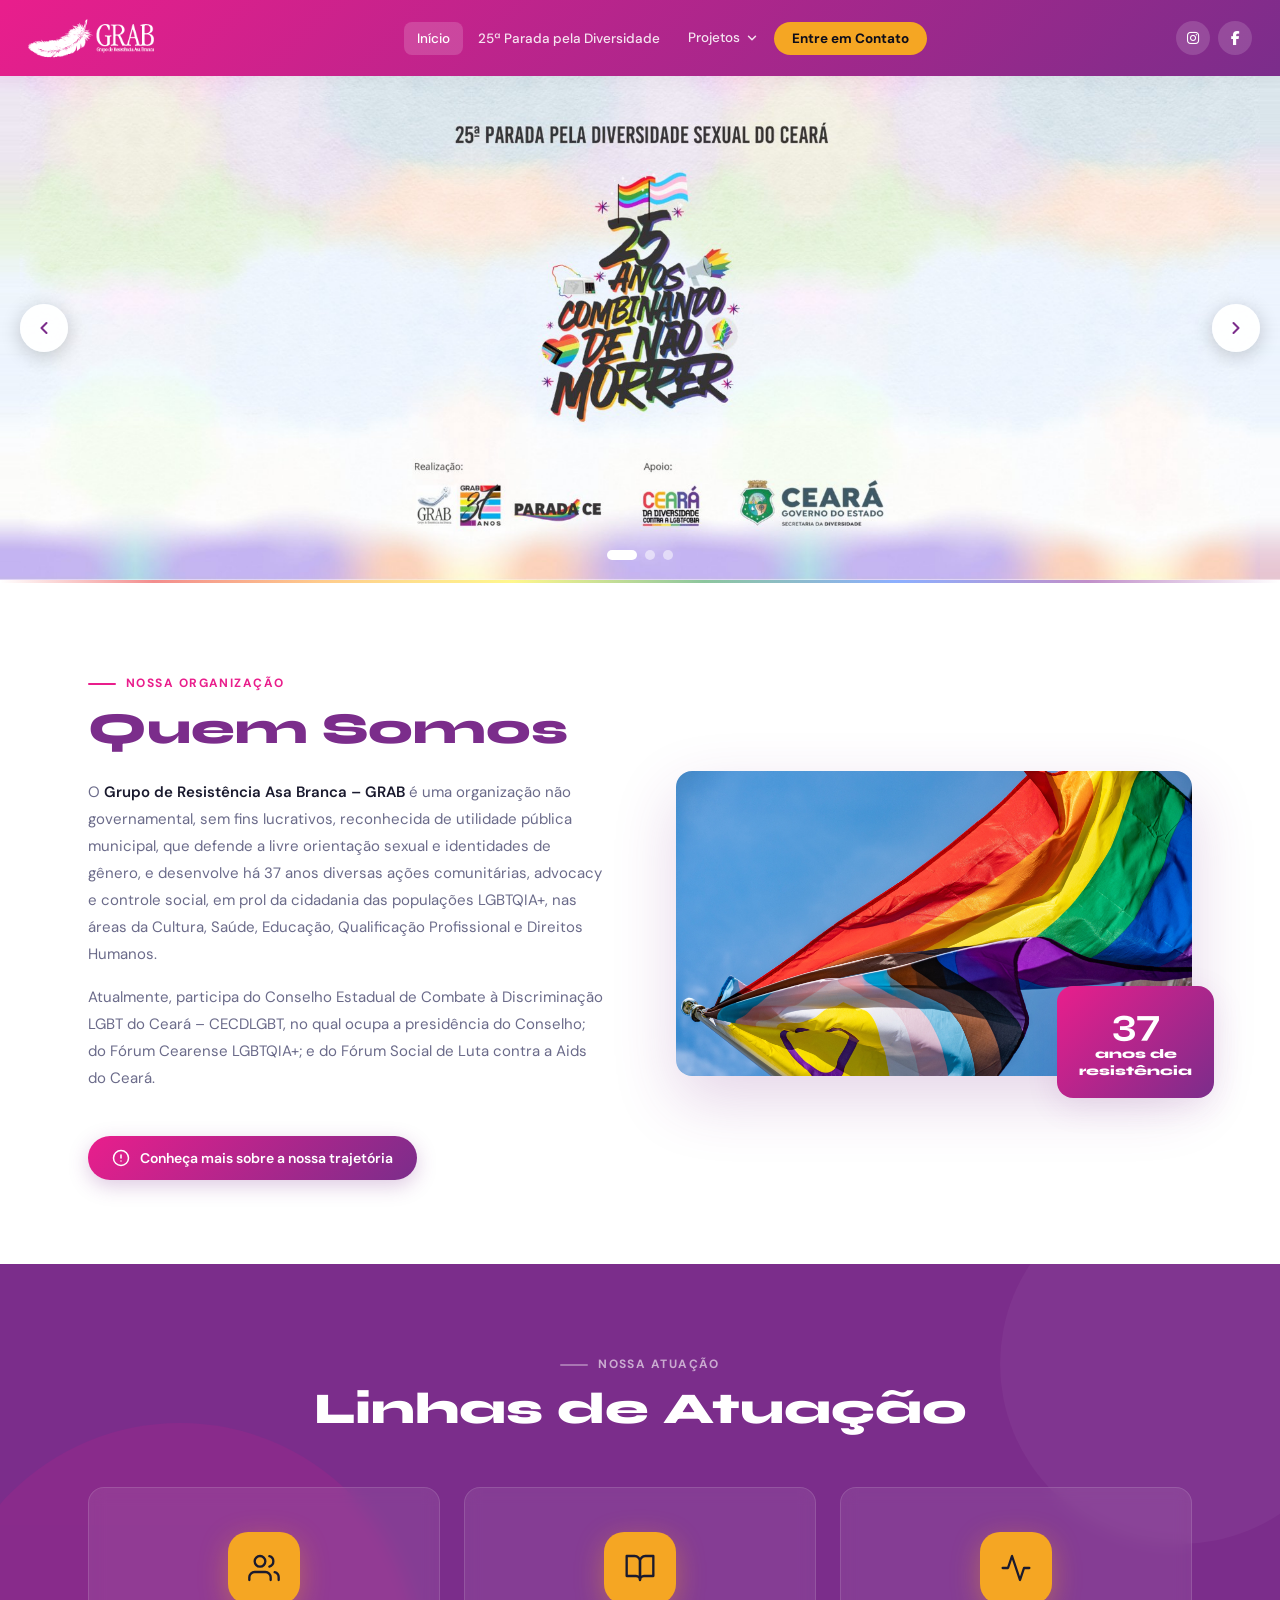
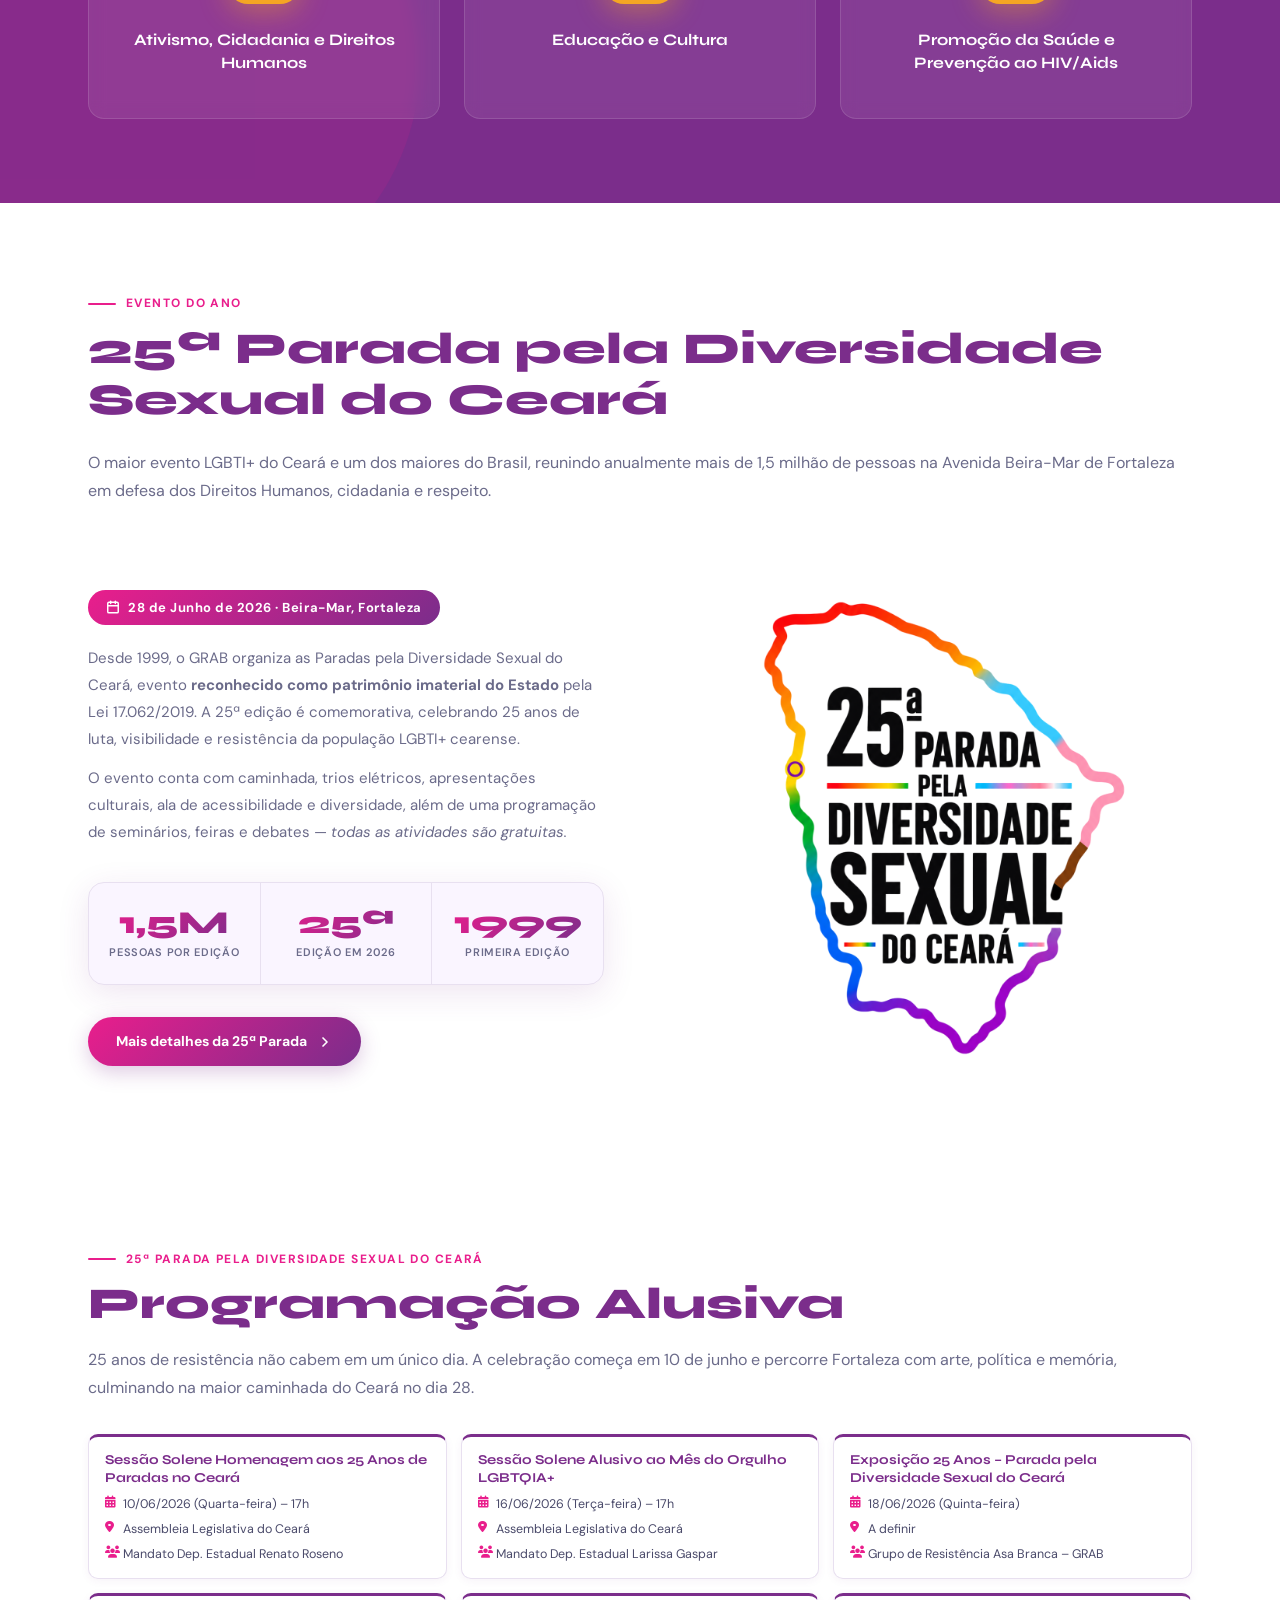
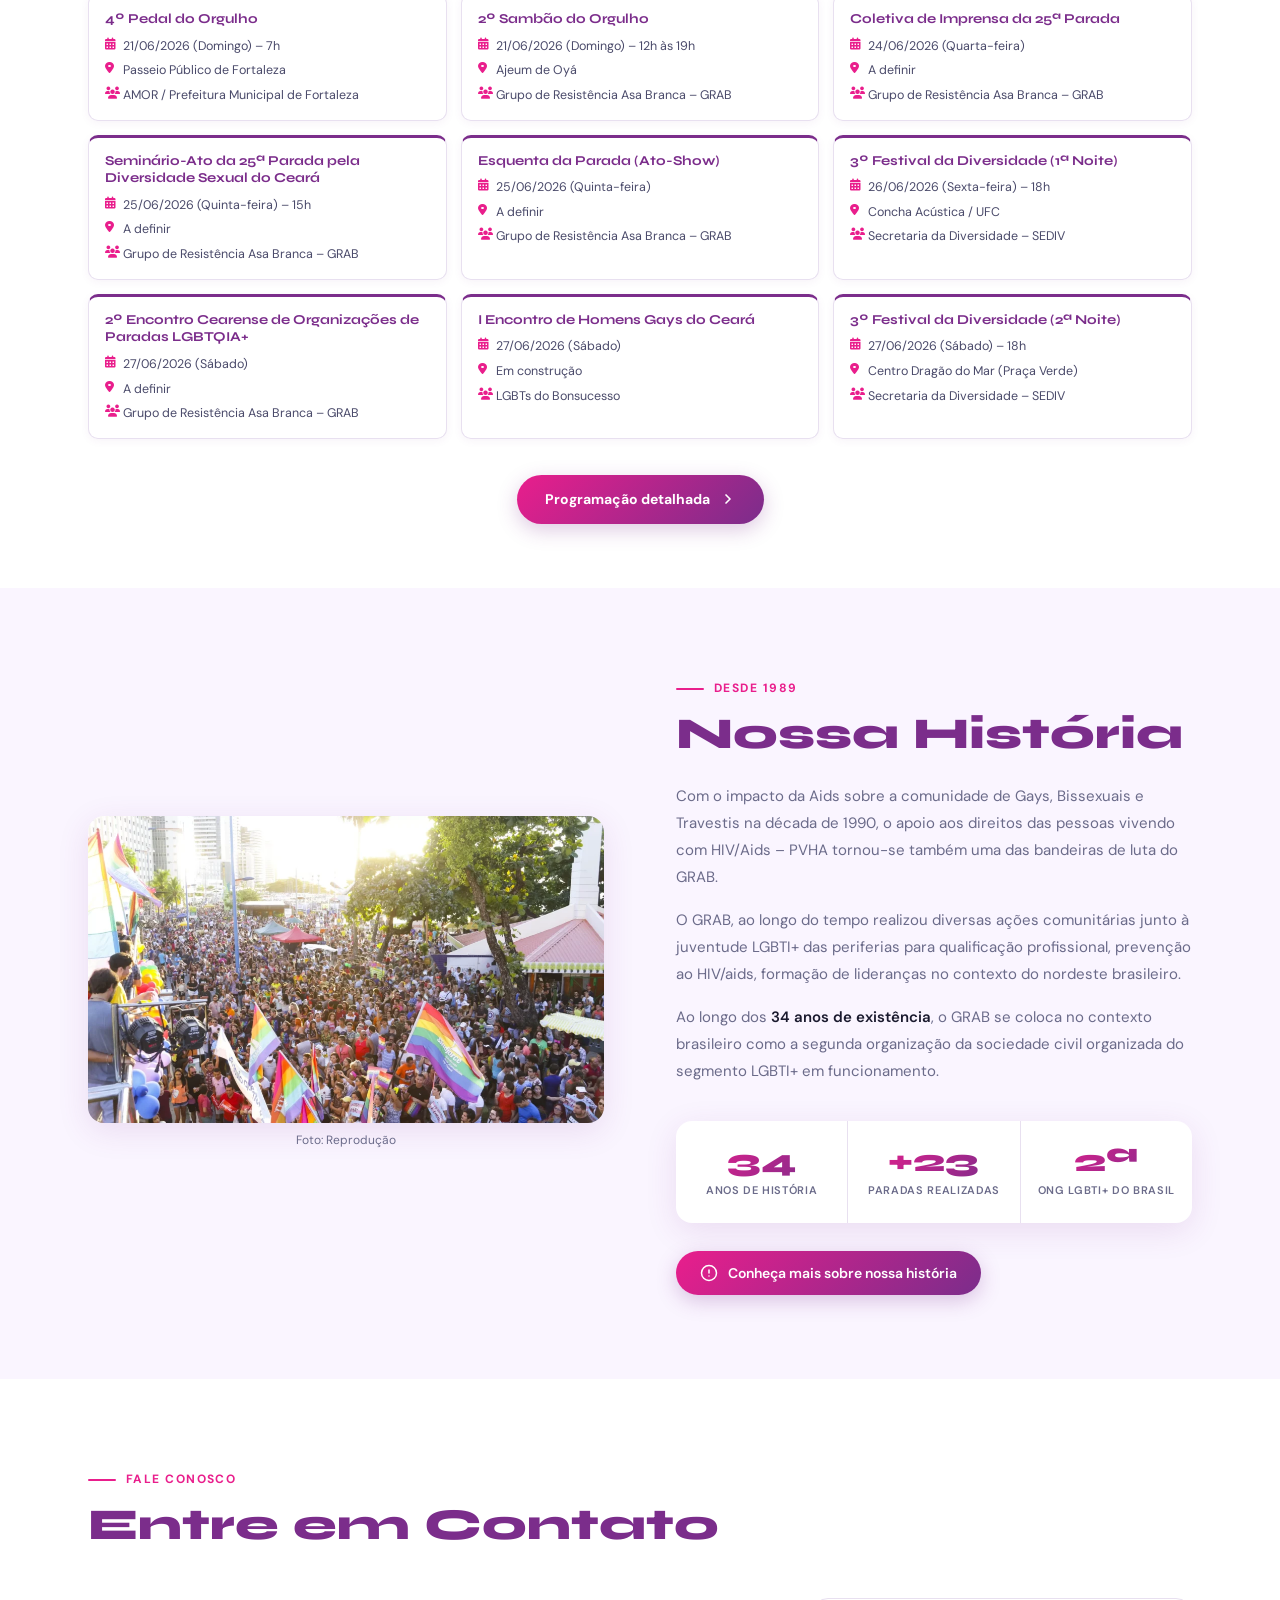
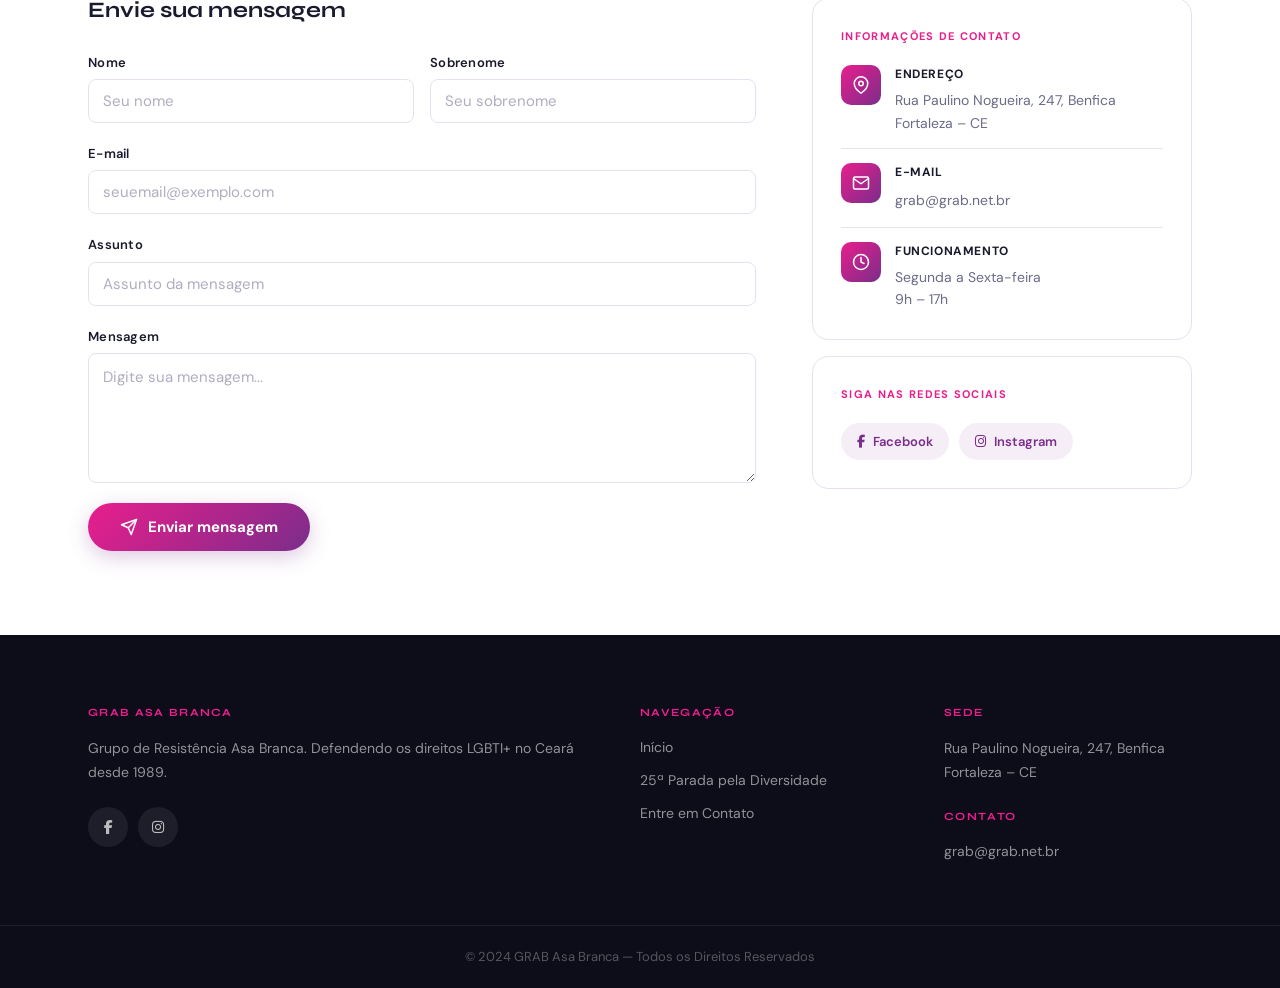
==== commit 736ff96e: "fix(address): atualiza endereço da sede para Rua Paulino Nogueira, 247, Benfica em todas as páginas " ====
--- a/index.html
+++ b/index.html
@@ -722,7 +722,7 @@
                 </div>
                 <div class="info-text">
                   <strong>Endereço</strong>
-                  <p>Rua K (Ipê Amarelo), 1022, Itaperi<br>Fortaleza – CE</p>
+                  <p>Rua Paulino Nogueira, 247, Benfica<br>Fortaleza – CE</p>
                 </div>
               </div>
 
@@ -802,7 +802,7 @@
       </div>
       <div class="footer-col">
         <h4>Sede</h4>
-        <p>Rua K (Ipê Amarelo), 1022, Itaperi<br>Fortaleza – CE</p>
+        <p>Rua Paulino Nogueira, 247, Benfica<br>Fortaleza – CE</p>
         <br>
         <h4>Contato</h4>
         <a href="mailto:grab@grab.net.br">grab@grab.net.br</a>
--- a/style.css
+++ b/style.css
@@ -1466,8 +1466,10 @@
    =========================== */
 .project-banner {
   width: 100%;
-  max-height: 480px;
+  height: 56vh;
+  min-height: 320px;
   object-fit: cover;
+  object-position: center top;
   display: block;
 }
 
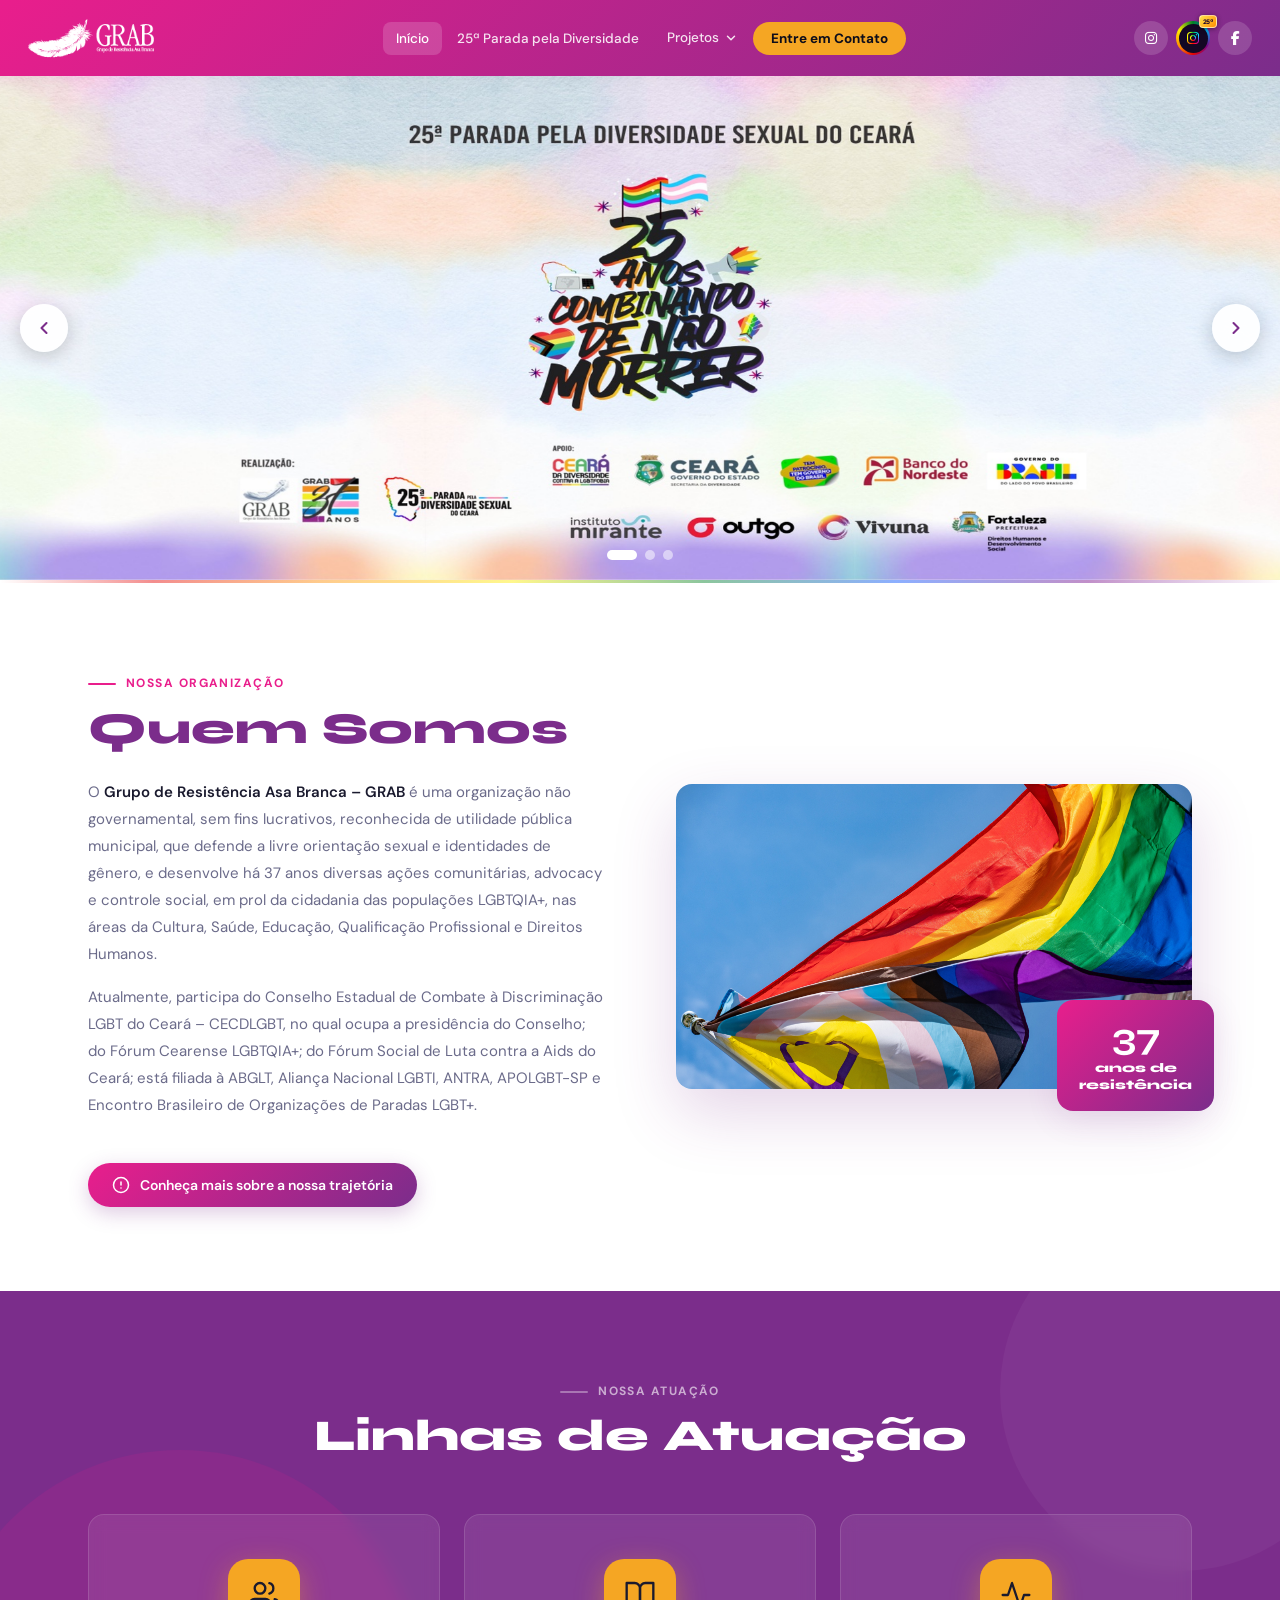
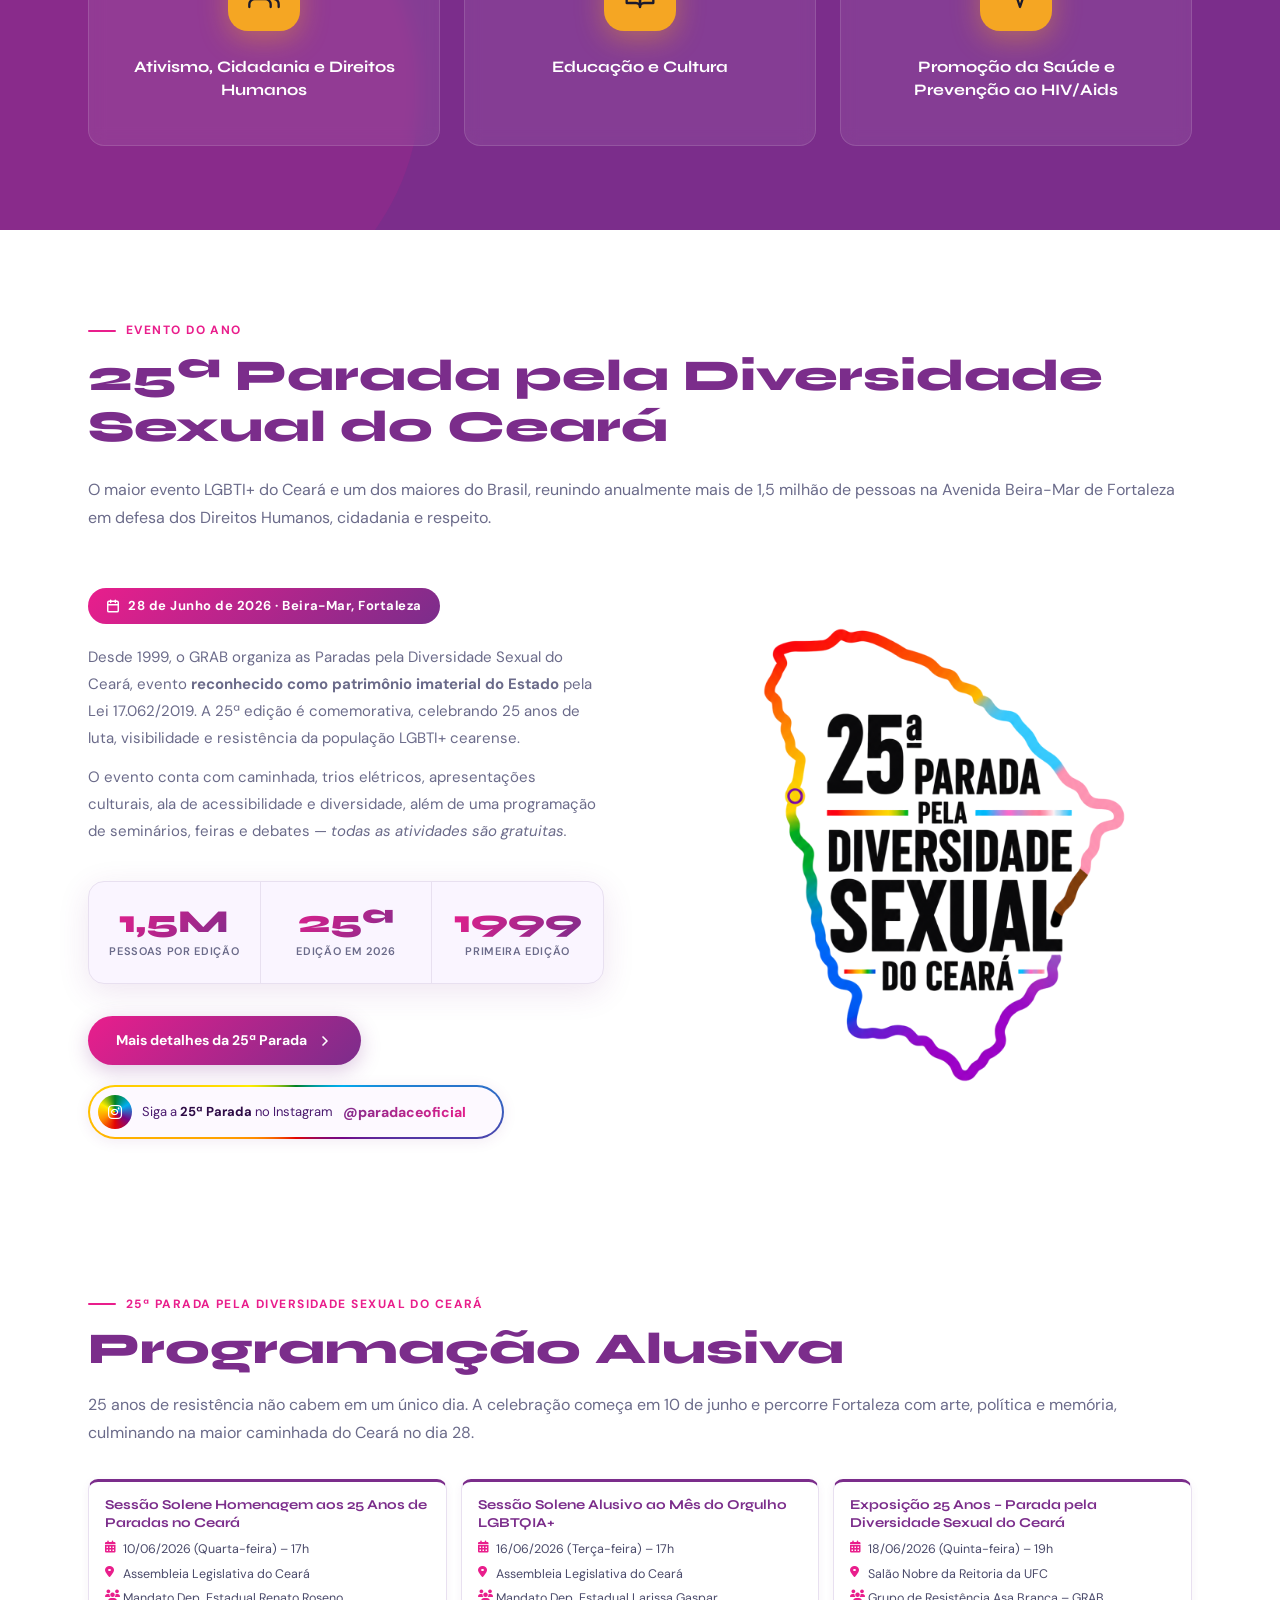
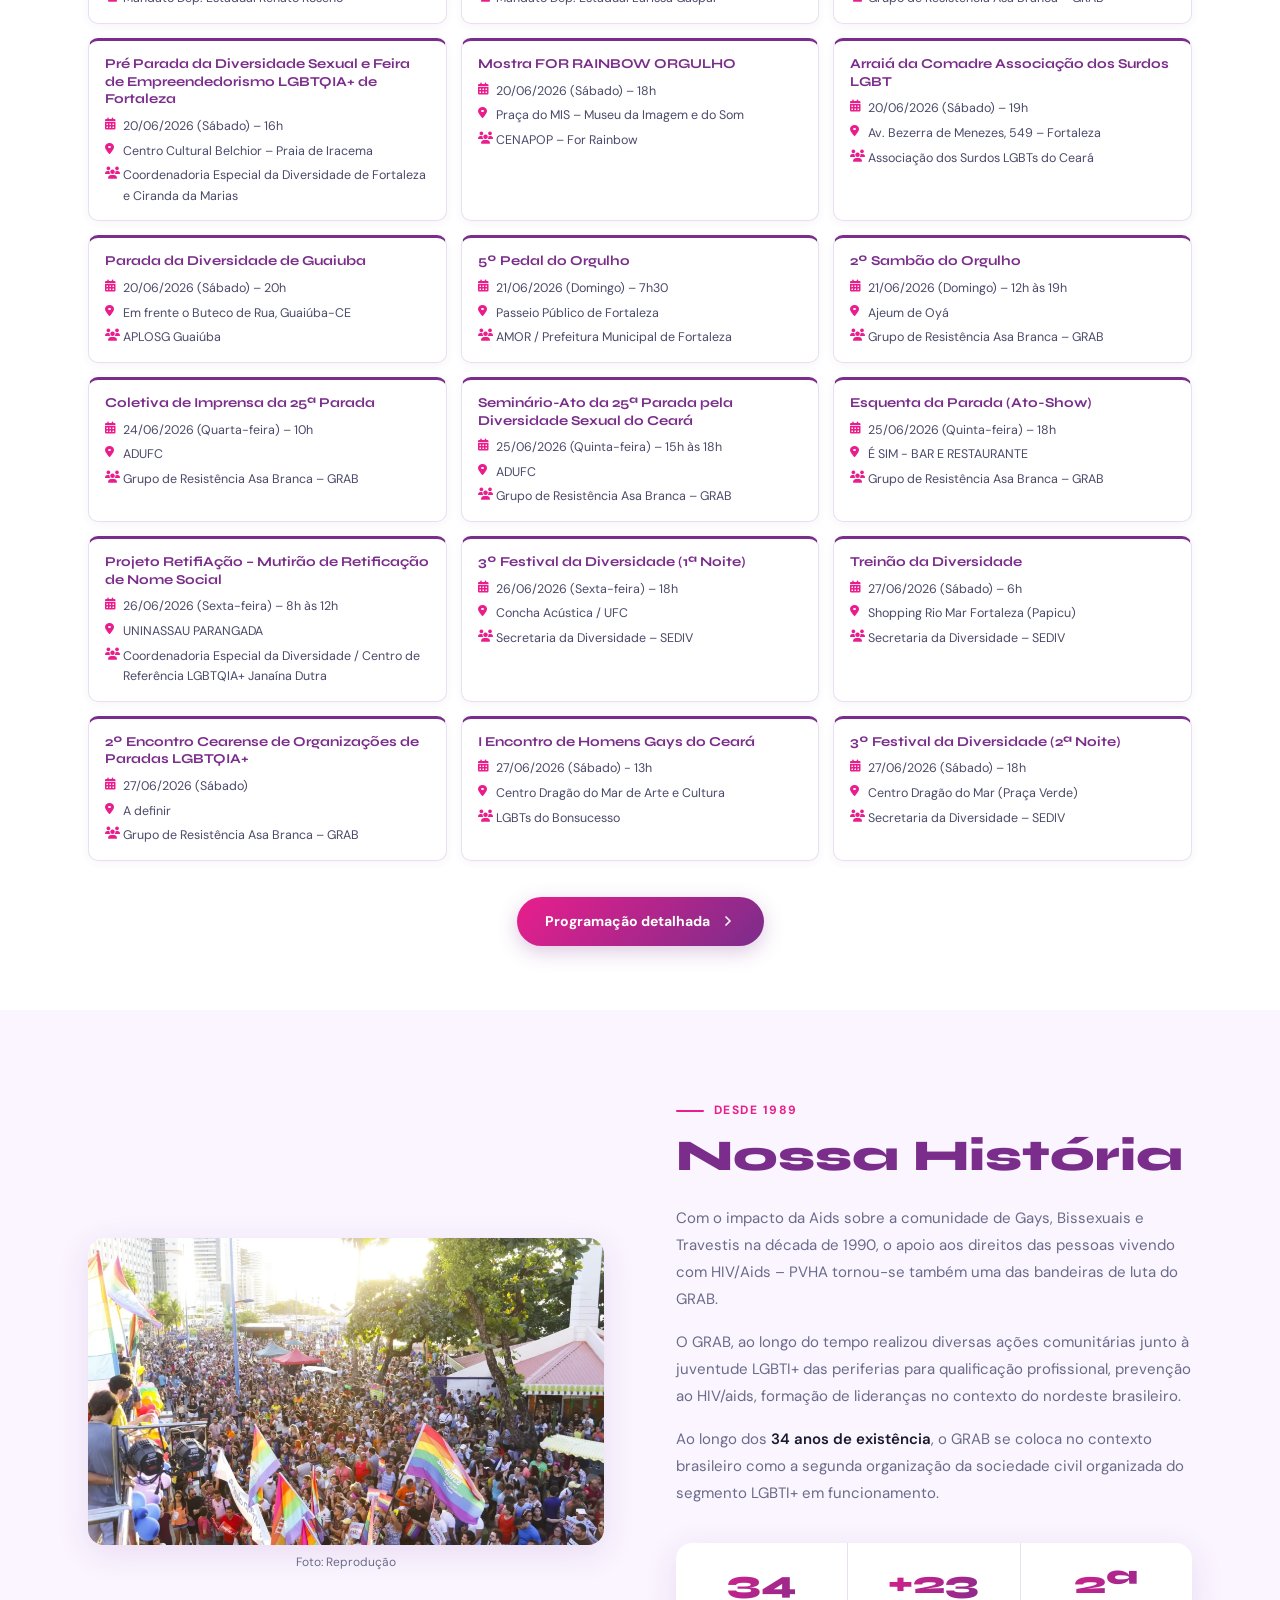
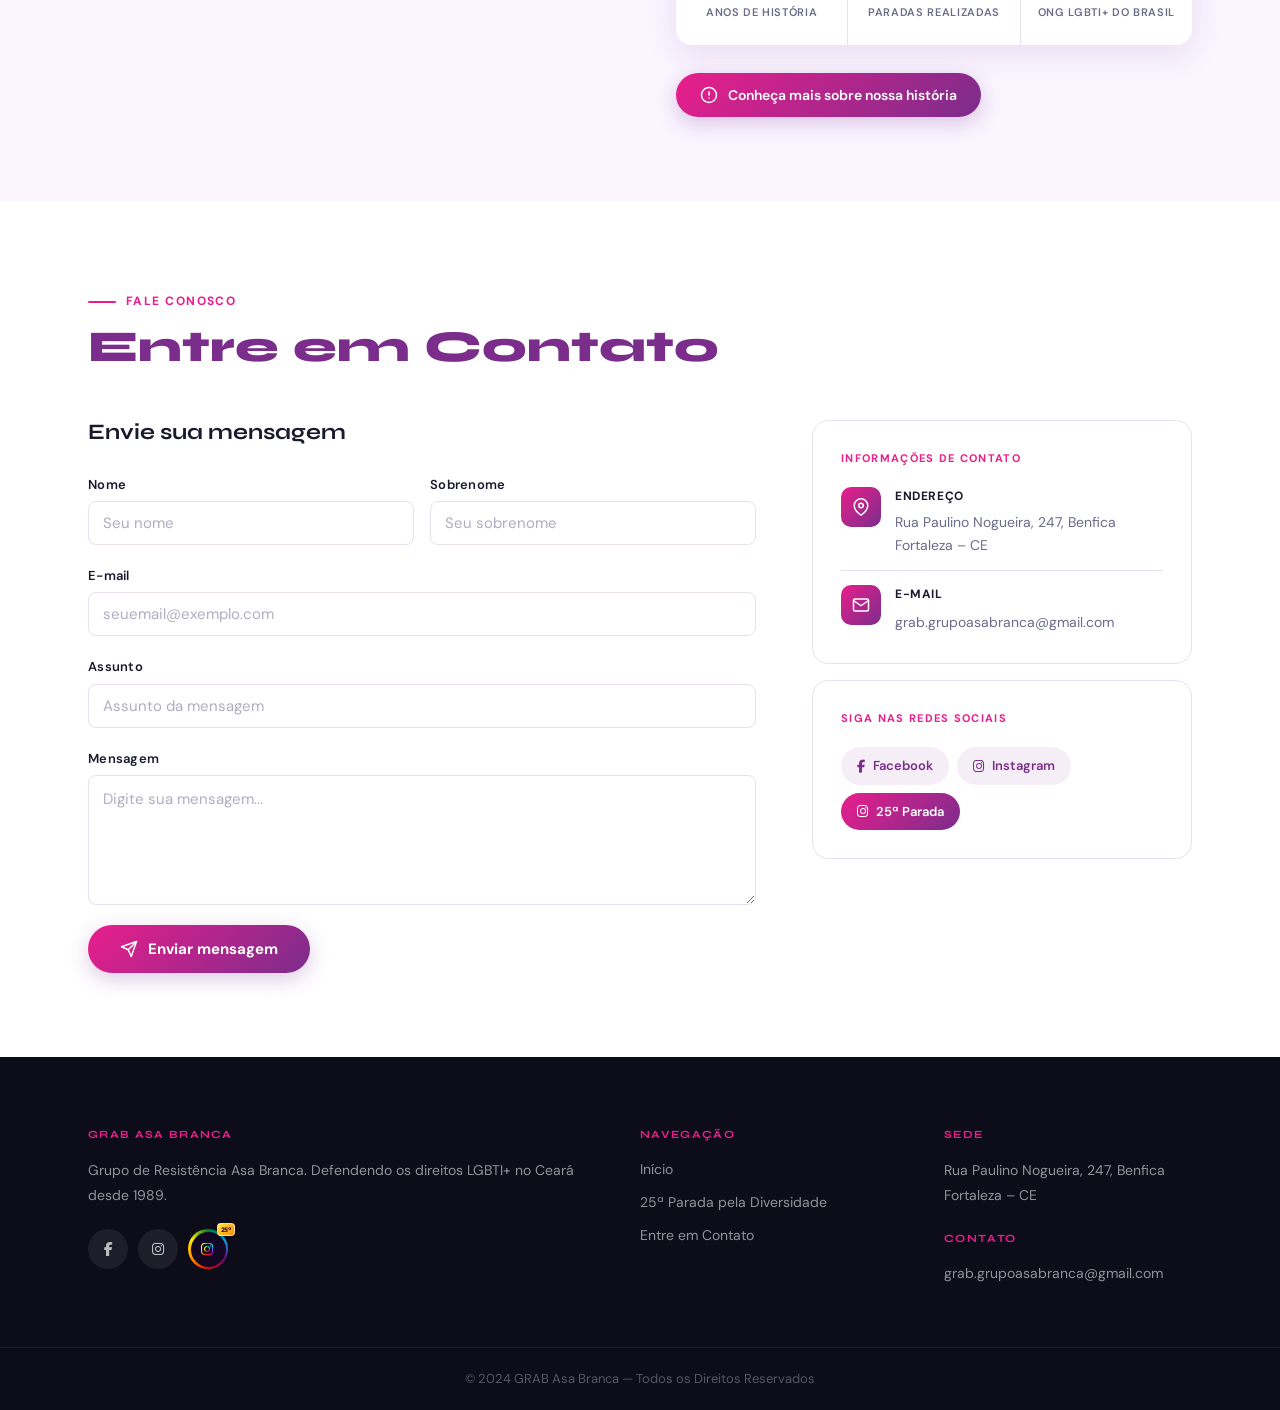
==== commit 4320e010: "feat: refine Pride Parade schedule and sort events chronologically by time" ====
--- a/index.html
+++ b/index.html
@@ -2,11 +2,45 @@
 <html lang="pt-BR">
 
 <head>
+  <!-- Google tag (gtag.js) -->
+  <script async src="https://www.googletagmanager.com/gtag/js?id=G-C7CV47BFS0"></script>
+  <script>
+    window.dataLayer = window.dataLayer || [];
+    function gtag() { dataLayer.push(arguments); }
+    gtag('js', new Date());
+
+    gtag('config', 'G-C7CV47BFS0');
+  </script>
   <meta charset="UTF-8">
   <meta name="viewport" content="width=device-width, initial-scale=1.0">
-  <title>INICÍO - GRAB Asa Branca</title>
+  <title>GRAB – Grupo de Resistência Asa Branca | Direitos LGBTI+ no Ceará</title>
   <meta name="description"
-    content="Grupo de Resistência Asa Branca – GRAB. ONG que defende os direitos LGBTI+ no Ceará há 34 anos.">
+    content="O GRAB – Grupo de Resistência Asa Branca é uma ONG cearense que defende os direitos LGBTI+ desde 1989. Conheça nossa história, projetos e a 25ª Parada pela Diversidade Sexual do Ceará.">
+  <meta name="keywords"
+    content="GRAB, Grupo de Resistência Asa Branca, LGBTI+, direitos LGBT, ONG Ceará, Parada Diversidade Sexual Ceará, Fortaleza, direitos humanos, diversidade, saúde LGBTI, HIV, prevenção combinada, TRAVES-TI">
+  <meta name="author" content="GRAB – Grupo de Resistência Asa Branca">
+  <meta name="robots" content="index, follow">
+  <link rel="canonical" href="https://www.grab.net.br/">
+  <!-- Open Graph -->
+  <meta property="og:type" content="website">
+  <meta property="og:site_name" content="GRAB – Grupo de Resistência Asa Branca">
+  <meta property="og:locale" content="pt_BR">
+  <meta property="og:title" content="GRAB – Grupo de Resistência Asa Branca | Direitos LGBTI+ no Ceará">
+  <meta property="og:description"
+    content="O GRAB é uma ONG cearense que defende os direitos LGBTI+ desde 1989. Conheça nossa história, projetos e a 25ª Parada pela Diversidade Sexual do Ceará.">
+  <meta property="og:url" content="https://www.grab.net.br/">
+  <meta property="og:image" content="https://www.grab.net.br/assets/images/BANNER-GRAB-GR.png">
+  <meta property="og:image:width" content="1200">
+  <meta property="og:image:height" content="630">
+  <meta property="og:image:alt" content="GRAB – Grupo de Resistência Asa Branca">
+  <!-- Twitter Card -->
+  <meta name="twitter:card" content="summary_large_image">
+  <meta name="twitter:site" content="@grabasabranca">
+  <meta name="twitter:title" content="GRAB – Grupo de Resistência Asa Branca | Direitos LGBTI+ no Ceará">
+  <meta name="twitter:description"
+    content="O GRAB é uma ONG cearense que defende os direitos LGBTI+ desde 1989. Conheça nossa história, projetos e a 25ª Parada pela Diversidade Sexual do Ceará.">
+  <meta name="twitter:image" content="https://www.grab.net.br/assets/images/BANNER-GRAB-GR.png">
+  <!-- Favicons -->
   <link rel="icon" type="image/png" sizes="32x32" href="assets/images/favicon.png">
   <link rel="icon" type="image/x-icon" href="assets/images/favicon.ico">
   <link rel="apple-touch-icon" href="assets/images/apple-touch-icon.png">
@@ -74,8 +108,9 @@
     /* ---- Validação de formulário ---- */
     .field-error {
       border-color: #e53e3e !important;
-      box-shadow: 0 0 0 3px rgba(229,62,62,0.12) !important;
-    }
+      box-shadow: 0 0 0 3px rgba(229, 62, 62, 0.12) !important;
+    }
+
     .field-error-msg {
       display: block;
       color: #c53030;
@@ -93,8 +128,9 @@
       width: 90%;
       text-align: center;
       position: relative;
-      box-shadow: 0 24px 64px rgba(123,45,139,0.22);
-    }
+      box-shadow: 0 24px 64px rgba(123, 45, 139, 0.22);
+    }
+
     .feedback-modal-icon {
       width: 64px;
       height: 64px;
@@ -104,12 +140,15 @@
       justify-content: center;
       margin: 0 auto 20px;
     }
+
     .feedback-modal-icon--success {
       background: linear-gradient(135deg, #7B2D8B 0%, #E91E8C 100%);
     }
+
     .feedback-modal-icon--error {
       background: linear-gradient(135deg, #e53e3e 0%, #c53030 100%);
     }
+
     .feedback-modal-title {
       font-family: 'Syne', sans-serif;
       font-size: 1.3rem;
@@ -117,12 +156,14 @@
       color: #1a1a2e;
       margin-bottom: 10px;
     }
+
     .feedback-modal-text {
       color: #6b6b8a;
       font-size: 0.95rem;
       line-height: 1.65;
       margin-bottom: 28px;
     }
+
     .feedback-modal-btn {
       display: inline-flex;
       align-items: center;
@@ -138,11 +179,12 @@
       font-weight: 700;
       cursor: pointer;
       transition: all 0.25s;
-      box-shadow: 0 6px 20px rgba(123,45,139,0.25);
-    }
+      box-shadow: 0 6px 20px rgba(123, 45, 139, 0.25);
+    }
+
     .feedback-modal-btn:hover {
       transform: translateY(-2px);
-      box-shadow: 0 10px 28px rgba(123,45,139,0.4);
+      box-shadow: 0 10px 28px rgba(123, 45, 139, 0.4);
     }
 
     @media (max-width: 900px) {
@@ -157,19 +199,52 @@
       }
     }
 
+    /* ---- Evento passado ---- */
+    .home-alusiva-card--past {
+      background: #f4f4f6;
+      border-top-color: #c2c2cc;
+      border-color: rgba(0, 0, 0, 0.08);
+      box-shadow: none;
+      filter: grayscale(35%);
+      opacity: 0.72;
+    }
+
+    .home-alusiva-card--past:hover {
+      transform: none;
+      box-shadow: 0 2px 8px rgba(0, 0, 0, 0.07);
+      opacity: 0.82;
+    }
+
+    .home-alusiva-card--past h5 {
+      color: #555;
+    }
+
+    .home-alusiva-card--past .home-alusiva-meta {
+      color: #777;
+    }
+
+    .home-alusiva-card--past .home-alusiva-meta i {
+      color: #999;
+    }
+
+    .alusiva-badge--past {
+      background: rgba(0, 0, 0, 0.07);
+      color: #888;
+    }
+
     /* ---- Destaque: próximo evento ---- */
     .home-alusiva-card--next {
-      background: linear-gradient(135deg, rgba(245,166,35,0.09) 0%, rgba(245,166,35,0.03) 100%);
+      background: linear-gradient(135deg, rgba(245, 166, 35, 0.09) 0%, rgba(245, 166, 35, 0.03) 100%);
       border-top-color: #F5A623;
-      border-color: rgba(245,166,35,0.35);
-      box-shadow: 0 3px 14px rgba(245,166,35,0.18);
+      border-color: rgba(245, 166, 35, 0.35);
+      box-shadow: 0 3px 14px rgba(245, 166, 35, 0.18);
     }
 
     .home-alusiva-card--today {
-      background: linear-gradient(135deg, rgba(233,30,140,0.09) 0%, rgba(123,45,139,0.05) 100%);
+      background: linear-gradient(135deg, rgba(233, 30, 140, 0.09) 0%, rgba(123, 45, 139, 0.05) 100%);
       border-top-color: #E91E8C;
-      border-color: rgba(233,30,140,0.3);
-      box-shadow: 0 3px 14px rgba(233,30,140,0.18);
+      border-color: rgba(233, 30, 140, 0.3);
+      box-shadow: 0 3px 14px rgba(233, 30, 140, 0.18);
     }
 
     .alusiva-badge {
@@ -186,7 +261,7 @@
     }
 
     .alusiva-badge--next {
-      background: rgba(245,166,35,0.15);
+      background: rgba(245, 166, 35, 0.15);
       color: #9a6500;
     }
 
@@ -198,7 +273,7 @@
     }
 
     .alusiva-badge--today {
-      background: rgba(233,30,140,0.12);
+      background: rgba(233, 30, 140, 0.12);
       color: #c0186f;
     }
 
@@ -213,10 +288,51 @@
     }
 
     @keyframes badge-pulse {
-      0%, 100% { opacity: 1; transform: scale(1); }
-      50%       { opacity: 0.45; transform: scale(0.75); }
+
+      0%,
+      100% {
+        opacity: 1;
+        transform: scale(1);
+      }
+
+      50% {
+        opacity: 0.45;
+        transform: scale(0.75);
+      }
     }
   </style>
+  <!-- Dados estruturados JSON-LD -->
+  <script type="application/ld+json">
+  {
+    "@context": "https://schema.org",
+    "@type": "NGO",
+    "name": "GRAB – Grupo de Resistência Asa Branca",
+    "alternateName": "GRAB",
+    "url": "https://www.grab.net.br",
+    "logo": "https://www.grab.net.br/assets/images/cropped-cropped-cropped-Logo-GRAB-Horizontal.png",
+    "image": "https://www.grab.net.br/assets/images/BANNER-GRAB-GR.png",
+    "description": "O GRAB – Grupo de Resistência Asa Branca é uma organização não governamental cearense que defende os direitos LGBTI+ desde 1989, atuando nas áreas de Cultura, Saúde, Educação, Qualificação Profissional e Direitos Humanos.",
+    "foundingDate": "1989",
+    "address": {
+      "@type": "PostalAddress",
+      "streetAddress": "Rua Paulino Nogueira, 247",
+      "addressLocality": "Fortaleza",
+      "addressRegion": "Ceará",
+      "addressCountry": "BR",
+      "addressSublocality": "Benfica"
+    },
+    "contactPoint": {
+      "@type": "ContactPoint",
+      "contactType": "customer support",
+      "availableLanguage": "Portuguese"
+    },
+    "sameAs": [
+      "https://www.instagram.com/grabasabranca",
+      "https://www.facebook.com/people/Grupo-de-Resist%C3%AAncia-Asa-Branca-GRAB/100064395951488/?locale=pt_BR"
+    ],
+    "knowsAbout": ["Direitos LGBTI+", "Saúde Sexual", "Prevenção HIV", "Diversidade", "Direitos Humanos"]
+  }
+  </script>
 </head>
 
 <body>
@@ -250,11 +366,16 @@
         </ul>
       </nav>
       <div class="header-socials">
-        <a href="https://www.instagram.com/grabasabranca" target="_blank" rel="noopener" aria-label="Instagram">
+        <a href="https://www.instagram.com/grabasabranca" target="_blank" rel="noopener" aria-label="Instagram GRAB">
           <i class="fab fa-instagram"></i>
         </a>
-        <a href="https://www.facebook.com/profile.php?id=100011182606894" target="_blank" rel="noopener"
-          aria-label="Facebook">
+        <a href="https://www.instagram.com/paradaceoficial" target="_blank" rel="noopener"
+          aria-label="Instagram 25ª Parada" class="parada-insta-link">
+          <i class="fab fa-instagram"></i>
+          <span class="parada-badge">25ª</span>
+        </a>
+        <a href="https://www.facebook.com/people/Grupo-de-Resist%C3%AAncia-Asa-Branca-GRAB/100064395951488/?locale=pt_BR"
+          target="_blank" rel="noopener" aria-label="Facebook">
           <i class="fab fa-facebook-f"></i>
         </a>
       </div>
@@ -329,8 +450,9 @@
             </p>
             <p>
               Atualmente, participa do Conselho Estadual de Combate à Discriminação LGBT do Ceará –
-              CECDLGBT, no qual ocupa a presidência do Conselho; do Fórum Cearense LGBTQIA+; e do Fórum
-              Social de Luta contra a Aids do Ceará.
+              CECDLGBT, no qual ocupa a presidência do Conselho; do Fórum Cearense LGBTQIA+; do Fórum
+              Social de Luta contra a Aids do Ceará; está filiada à ABGLT, Aliança Nacional LGBTI, ANTRA,
+              APOLGBT-SP e Encontro Brasileiro de Organizações de Paradas LGBT+.
             </p>
             <button class="btn-historia" id="btn-read-more" aria-controls="quem-somos-modal">
               <svg width="18" height="18" viewBox="0 0 24 24" fill="none" stroke="currentColor" stroke-width="2"
@@ -454,11 +576,22 @@
                 <polyline points="9 18 15 12 9 6"></polyline>
               </svg>
             </a>
+            <a href="https://www.instagram.com/paradaceoficial" target="_blank" rel="noopener" class="parada-insta-cta"
+              aria-label="Siga a 25ª Parada no Instagram @paradaceoficial">
+              <span class="parada-insta-cta__icon">
+                <i class="fab fa-instagram" aria-hidden="true"></i>
+              </span>
+              <span class="parada-insta-cta__text">Siga a <strong>25ª Parada</strong> no Instagram</span>
+              <span class="parada-insta-cta__handle">@paradaceoficial</span>
+              <span class="parada-insta-cta__arrow" aria-hidden="true">↗</span>
+            </a>
           </div>
 
           <!-- Selo oficial da 25ª Parada -->
-          <div class="fade-up delay-1" style="display:flex;justify-content:center;align-items:flex-start;align-self:flex-start;padding-top:8px;">
-            <img src="assets/images/Selo-3-25-Parada.png" alt="Selo 25ª Parada pela Diversidade Sexual do Ceará" loading="lazy" style="max-width:420px;width:100%;display:block;">
+          <div class="fade-up delay-1"
+            style="display:flex;justify-content:center;align-items:flex-start;align-self:flex-start;padding-top:8px;">
+            <img src="assets/images/Selo-3-25-Parada.png" alt="Selo 25ª Parada pela Diversidade Sexual do Ceará"
+              loading="lazy" style="max-width:420px;width:100%;display:block;">
           </div>
 
         </div>
@@ -499,16 +632,53 @@
           <div class="home-alusiva-card" data-date="2026-06-18">
             <h5>Exposição 25 Anos – Parada pela Diversidade Sexual do Ceará</h5>
             <div class="home-alusiva-meta">
-              <span><i class="fa fa-calendar-alt"></i>18/06/2026 (Quinta-feira)</span>
-              <span><i class="fa fa-map-marker-alt"></i>A definir</span>
+              <span><i class="fa fa-calendar-alt"></i>18/06/2026 (Quinta-feira) – 19h</span>
+              <span><i class="fa fa-map-marker-alt"></i>Salão Nobre da Reitoria da UFC</span>
               <span><i class="fa fa-users"></i>Grupo de Resistência Asa Branca – GRAB</span>
             </div>
           </div>
 
+          <div class="home-alusiva-card" data-date="2026-06-20">
+            <h5>Pré Parada da Diversidade Sexual e Feira de Empreendedorismo LGBTQIA+ de Fortaleza</h5>
+            <div class="home-alusiva-meta">
+              <span><i class="fa fa-calendar-alt"></i>20/06/2026 (Sábado) – 16h</span>
+              <span><i class="fa fa-map-marker-alt"></i>Centro Cultural Belchior – Praia de Iracema</span>
+              <span><i class="fa fa-users"></i>Coordenadoria Especial da Diversidade de Fortaleza e Ciranda da
+                Marias</span>
+            </div>
+          </div>
+
+          <div class="home-alusiva-card" data-date="2026-06-20">
+            <h5>Mostra FOR RAINBOW ORGULHO</h5>
+            <div class="home-alusiva-meta">
+              <span><i class="fa fa-calendar-alt"></i>20/06/2026 (Sábado) – 18h</span>
+              <span><i class="fa fa-map-marker-alt"></i>Praça do MIS – Museu da Imagem e do Som</span>
+              <span><i class="fa fa-users"></i>CENAPOP – For Rainbow</span>
+            </div>
+          </div>
+
+          <div class="home-alusiva-card" data-date="2026-06-20">
+            <h5>Arraiá da Comadre Associação dos Surdos LGBT</h5>
+            <div class="home-alusiva-meta">
+              <span><i class="fa fa-calendar-alt"></i>20/06/2026 (Sábado) – 19h</span>
+              <span><i class="fa fa-map-marker-alt"></i>Av. Bezerra de Menezes, 549 – Fortaleza</span>
+              <span><i class="fa fa-users"></i>Associação dos Surdos LGBTs do Ceará</span>
+            </div>
+          </div>
+
+          <div class="home-alusiva-card" data-date="2026-06-20">
+            <h5>Parada da Diversidade de Guaiuba</h5>
+            <div class="home-alusiva-meta">
+              <span><i class="fa fa-calendar-alt"></i>20/06/2026 (Sábado) – 20h</span>
+              <span><i class="fa fa-map-marker-alt"></i>Em frente o Buteco de Rua, Guaiúba-CE</span>
+              <span><i class="fa fa-users"></i>APLOSG Guaiúba</span>
+            </div>
+          </div>
+
           <div class="home-alusiva-card" data-date="2026-06-21">
-            <h5>4º Pedal do Orgulho</h5>
-            <div class="home-alusiva-meta">
-              <span><i class="fa fa-calendar-alt"></i>21/06/2026 (Domingo) – 7h</span>
+            <h5>5º Pedal do Orgulho</h5>
+            <div class="home-alusiva-meta">
+              <span><i class="fa fa-calendar-alt"></i>21/06/2026 (Domingo) – 7h30</span>
               <span><i class="fa fa-map-marker-alt"></i>Passeio Público de Fortaleza</span>
               <span><i class="fa fa-users"></i>AMOR / Prefeitura Municipal de Fortaleza</span>
             </div>
@@ -526,8 +696,8 @@
           <div class="home-alusiva-card" data-date="2026-06-24">
             <h5>Coletiva de Imprensa da 25ª Parada</h5>
             <div class="home-alusiva-meta">
-              <span><i class="fa fa-calendar-alt"></i>24/06/2026 (Quarta-feira)</span>
-              <span><i class="fa fa-map-marker-alt"></i>A definir</span>
+              <span><i class="fa fa-calendar-alt"></i>24/06/2026 (Quarta-feira) – 10h</span>
+              <span><i class="fa fa-map-marker-alt"></i>ADUFC</span>
               <span><i class="fa fa-users"></i>Grupo de Resistência Asa Branca – GRAB</span>
             </div>
           </div>
@@ -535,8 +705,8 @@
           <div class="home-alusiva-card" data-date="2026-06-25">
             <h5>Seminário-Ato da 25ª Parada pela Diversidade Sexual do Ceará</h5>
             <div class="home-alusiva-meta">
-              <span><i class="fa fa-calendar-alt"></i>25/06/2026 (Quinta-feira) – 15h</span>
-              <span><i class="fa fa-map-marker-alt"></i>A definir</span>
+              <span><i class="fa fa-calendar-alt"></i>25/06/2026 (Quinta-feira) – 15h às 18h</span>
+              <span><i class="fa fa-map-marker-alt"></i>ADUFC</span>
               <span><i class="fa fa-users"></i>Grupo de Resistência Asa Branca – GRAB</span>
             </div>
           </div>
@@ -544,9 +714,19 @@
           <div class="home-alusiva-card" data-date="2026-06-25">
             <h5>Esquenta da Parada (Ato-Show)</h5>
             <div class="home-alusiva-meta">
-              <span><i class="fa fa-calendar-alt"></i>25/06/2026 (Quinta-feira)</span>
-              <span><i class="fa fa-map-marker-alt"></i>A definir</span>
+              <span><i class="fa fa-calendar-alt"></i>25/06/2026 (Quinta-feira) – 18h</span>
+              <span><i class="fa fa-map-marker-alt"></i>É SIM - BAR E RESTAURANTE</span>
               <span><i class="fa fa-users"></i>Grupo de Resistência Asa Branca – GRAB</span>
+            </div>
+          </div>
+
+          <div class="home-alusiva-card" data-date="2026-06-26">
+            <h5>Projeto RetifiAção – Mutirão de Retificação de Nome Social</h5>
+            <div class="home-alusiva-meta">
+              <span><i class="fa fa-calendar-alt"></i>26/06/2026 (Sexta-feira) – 8h às 12h</span>
+              <span><i class="fa fa-map-marker-alt"></i>UNINASSAU PARANGADA</span>
+              <span><i class="fa fa-users"></i>Coordenadoria Especial da Diversidade / Centro de Referência LGBTQIA+
+                Janaína Dutra</span>
             </div>
           </div>
 
@@ -560,6 +740,15 @@
           </div>
 
           <div class="home-alusiva-card" data-date="2026-06-27">
+            <h5>Treinão da Diversidade</h5>
+            <div class="home-alusiva-meta">
+              <span><i class="fa fa-calendar-alt"></i>27/06/2026 (Sábado) – 6h</span>
+              <span><i class="fa fa-map-marker-alt"></i>Shopping Rio Mar Fortaleza (Papicu)</span>
+              <span><i class="fa fa-users"></i>Secretaria da Diversidade – SEDIV</span>
+            </div>
+          </div>
+
+          <div class="home-alusiva-card" data-date="2026-06-27">
             <h5>2º Encontro Cearense de Organizações de Paradas LGBTQIA+</h5>
             <div class="home-alusiva-meta">
               <span><i class="fa fa-calendar-alt"></i>27/06/2026 (Sábado)</span>
@@ -571,8 +760,8 @@
           <div class="home-alusiva-card" data-date="2026-06-27">
             <h5>I Encontro de Homens Gays do Ceará</h5>
             <div class="home-alusiva-meta">
-              <span><i class="fa fa-calendar-alt"></i>27/06/2026 (Sábado)</span>
-              <span><i class="fa fa-map-marker-alt"></i>Em construção</span>
+              <span><i class="fa fa-calendar-alt"></i>27/06/2026 (Sábado) - 13h</span>
+              <span><i class="fa fa-map-marker-alt"></i>Centro Dragão do Mar de Arte e Cultura</span>
               <span><i class="fa fa-users"></i>LGBTs do Bonsucesso</span>
             </div>
           </div>
@@ -689,6 +878,10 @@
                 <label for="mensagem">Mensagem</label>
                 <textarea id="mensagem" name="mensagem" placeholder="Digite sua mensagem..." required></textarea>
               </div>
+              <div style="display:none" aria-hidden="true">
+                <label for="website">Website</label>
+                <input type="text" id="website" name="website" tabindex="-1" autocomplete="off">
+              </div>
               <button type="submit" class="btn-submit">
                 <svg width="18" height="18" viewBox="0 0 24 24" fill="none" stroke="currentColor" stroke-width="2"
                   stroke-linecap="round" stroke-linejoin="round" aria-hidden="true">
@@ -736,21 +929,7 @@
                 </div>
                 <div class="info-text">
                   <strong>E-mail</strong>
-                  <a href="mailto:grab@grab.net.br">grab@grab.net.br</a>
-                </div>
-              </div>
-
-              <div class="info-item">
-                <div class="info-icon" aria-hidden="true">
-                  <svg width="18" height="18" viewBox="0 0 24 24" fill="none" stroke="currentColor" stroke-width="2"
-                    stroke-linecap="round" stroke-linejoin="round">
-                    <circle cx="12" cy="12" r="10" />
-                    <polyline points="12 6 12 12 16 14" />
-                  </svg>
-                </div>
-                <div class="info-text">
-                  <strong>Funcionamento</strong>
-                  <p>Segunda a Sexta-feira<br>9h – 17h</p>
+                  <a href="mailto:grab.grupoasabranca@gmail.com">grab.grupoasabranca@gmail.com</a>
                 </div>
               </div>
 
@@ -759,13 +938,18 @@
             <div class="info-card">
               <p class="info-card-title">Siga nas Redes Sociais</p>
               <div class="info-socials">
-                <a class="info-social-btn" href="https://www.facebook.com/profile.php?id=100011182606894"
+                <a class="info-social-btn"
+                  href="https://www.facebook.com/people/Grupo-de-Resist%C3%AAncia-Asa-Branca-GRAB/100064395951488/?locale=pt_BR"
                   target="_blank" rel="noopener" aria-label="Facebook">
                   <i class="fab fa-facebook-f" aria-hidden="true"></i> Facebook
                 </a>
                 <a class="info-social-btn" href="https://www.instagram.com/grabasabranca" target="_blank" rel="noopener"
-                  aria-label="Instagram">
+                  aria-label="Instagram GRAB">
                   <i class="fab fa-instagram" aria-hidden="true"></i> Instagram
+                </a>
+                <a class="info-social-btn info-social-btn--parada" href="https://www.instagram.com/paradaceoficial"
+                  target="_blank" rel="noopener" aria-label="Instagram 25ª Parada">
+                  <i class="fab fa-instagram" aria-hidden="true"></i> 25ª Parada
                 </a>
               </div>
             </div>
@@ -784,13 +968,19 @@
         <h4>GRAB Asa Branca</h4>
         <p>Grupo de Resistência Asa Branca. Defendendo os direitos LGBTI+ no Ceará desde 1989.</p>
         <div class="footer-socials">
-          <a class="social-link" href="https://www.facebook.com/profile.php?id=100011182606894" target="_blank"
-            rel="noopener" aria-label="Facebook">
+          <a class="social-link"
+            href="https://www.facebook.com/people/Grupo-de-Resist%C3%AAncia-Asa-Branca-GRAB/100064395951488/?locale=pt_BR"
+            target="_blank" rel="noopener" aria-label="Facebook">
             <i class="fab fa-facebook-f" aria-hidden="true"></i>
           </a>
           <a class="social-link" href="https://www.instagram.com/grabasabranca" target="_blank" rel="noopener"
-            aria-label="Instagram">
+            aria-label="Instagram GRAB">
             <i class="fab fa-instagram" aria-hidden="true"></i>
+          </a>
+          <a class="social-link parada-insta-link" href="https://www.instagram.com/paradaceoficial" target="_blank"
+            rel="noopener" aria-label="Instagram 25ª Parada">
+            <i class="fab fa-instagram" aria-hidden="true"></i>
+            <span class="parada-badge">25ª</span>
           </a>
         </div>
       </div>
@@ -805,7 +995,7 @@
         <p>Rua Paulino Nogueira, 247, Benfica<br>Fortaleza – CE</p>
         <br>
         <h4>Contato</h4>
-        <a href="mailto:grab@grab.net.br">grab@grab.net.br</a>
+        <a href="mailto:grab.grupoasabranca@gmail.com">grab.grupoasabranca@gmail.com</a>
       </div>
     </div>
     <hr class="footer-divider">
@@ -952,7 +1142,7 @@
       <div class="feedback-modal-icon feedback-modal-icon--success" aria-hidden="true">
         <svg width="30" height="30" viewBox="0 0 24 24" fill="none" stroke="#fff" stroke-width="2.5"
           stroke-linecap="round" stroke-linejoin="round">
-          <polyline points="20 6 9 17 4 12"/>
+          <polyline points="20 6 9 17 4 12" />
         </svg>
       </div>
       <p class="feedback-modal-title" id="form-success-modal-title">Mensagem enviada!</p>
@@ -970,13 +1160,15 @@
       <div class="feedback-modal-icon feedback-modal-icon--error" aria-hidden="true">
         <svg width="30" height="30" viewBox="0 0 24 24" fill="none" stroke="#fff" stroke-width="2.5"
           stroke-linecap="round" stroke-linejoin="round">
-          <line x1="18" y1="6" x2="6" y2="18"/><line x1="6" y1="6" x2="18" y2="18"/>
+          <line x1="18" y1="6" x2="6" y2="18" />
+          <line x1="6" y1="6" x2="18" y2="18" />
         </svg>
       </div>
       <p class="feedback-modal-title" id="form-error-modal-title">Não foi possível enviar</p>
       <p class="feedback-modal-text">
         Ocorreu um problema ao enviar sua mensagem. Tente novamente em instantes ou entre em contato
-        diretamente pelo e-mail <a href="mailto:grab@grab.net.br" style="color:#7B2D8B;font-weight:600;">grab@grab.net.br</a>.
+        diretamente pelo e-mail <a href="mailto:grab.grupoasabranca@gmail.com"
+          style="color:#7B2D8B;font-weight:600;">grab.grupoasabranca@gmail.com</a>.
       </p>
       <button class="feedback-modal-btn" id="form-error-modal-close"
         style="background:linear-gradient(135deg,#e53e3e 0%,#c53030 100%);box-shadow:0 6px 20px rgba(229,62,62,0.25);">
@@ -1011,8 +1203,13 @@
       cards.forEach(function (card) {
         var parts = card.dataset.date.split('-');
         var eventDate = new Date(Number(parts[0]), Number(parts[1]) - 1, Number(parts[2]));
-        if (eventDate.getTime() === nearestDate.getTime()) {
-          var badge = document.createElement('div');
+        var badge = document.createElement('div');
+        if (eventDate < today) {
+          card.classList.add('home-alusiva-card--past');
+          badge.className = 'alusiva-badge alusiva-badge--past';
+          badge.innerHTML = '<i class="fa fa-check"></i> Realizado';
+          card.insertBefore(badge, card.firstChild);
+        } else if (eventDate.getTime() === nearestDate.getTime()) {
           if (isToday) {
             card.classList.add('home-alusiva-card--today');
             badge.className = 'alusiva-badge alusiva-badge--today';
@@ -1151,11 +1348,10 @@
     document.addEventListener('keydown', e => { if (e.key === 'Escape' && modal.classList.contains('open')) closeModal(); });
 
     /* === FORMULÁRIO === */
-    const SHEETS_URL = 'https://script.google.com/macros/s/AKfycbyMQmp5Qm2-cT6_6H90mcPW2HkC3h6ZIfDKfVQUliRVx5N6SwzK9kLKco0ffTNkyXsdqg/exec';
     const form = document.getElementById('contact-form');
 
     const successModal = document.getElementById('form-success-modal');
-    const errorModal   = document.getElementById('form-error-modal');
+    const errorModal = document.getElementById('form-error-modal');
 
     function openFeedbackModal(modal) {
       modal.classList.add('open');
@@ -1170,14 +1366,14 @@
     }
 
     document.getElementById('form-success-modal-close').addEventListener('click', () => closeFeedbackModal(successModal));
-    document.getElementById('form-error-modal-close').addEventListener('click',   () => closeFeedbackModal(errorModal));
+    document.getElementById('form-error-modal-close').addEventListener('click', () => closeFeedbackModal(errorModal));
     [successModal, errorModal].forEach(m => {
       m.addEventListener('click', e => { if (e.target === m) closeFeedbackModal(m); });
     });
     document.addEventListener('keydown', e => {
       if (e.key === 'Escape') {
         if (successModal.classList.contains('open')) closeFeedbackModal(successModal);
-        if (errorModal.classList.contains('open'))   closeFeedbackModal(errorModal);
+        if (errorModal.classList.contains('open')) closeFeedbackModal(errorModal);
       }
     });
 
@@ -1197,11 +1393,11 @@
     }
 
     const fieldDefs = [
-      { id: 'nome',      msg: 'Por favor, informe seu nome.' },
+      { id: 'nome', msg: 'Por favor, informe seu nome.' },
       { id: 'sobrenome', msg: 'Por favor, informe seu sobrenome.' },
-      { id: 'email',     msg: 'Por favor, informe seu e-mail.' },
-      { id: 'assunto',   msg: 'Por favor, informe o assunto.' },
-      { id: 'mensagem',  msg: 'Por favor, escreva sua mensagem.' },
+      { id: 'email', msg: 'Por favor, informe seu e-mail.' },
+      { id: 'assunto', msg: 'Por favor, informe o assunto.' },
+      { id: 'mensagem', msg: 'Por favor, escreva sua mensagem.' },
     ];
 
     fieldDefs.forEach(({ id }) => {
@@ -1225,7 +1421,7 @@
     }
 
     /* Envio */
-    form.addEventListener('submit', async function(e) {
+    form.addEventListener('submit', async function (e) {
       e.preventDefault();
       if (!validateForm()) {
         form.querySelector('.field-error').focus();
@@ -1241,23 +1437,27 @@
       const datahora = now.toLocaleString('pt-BR', { timeZone: 'America/Fortaleza' });
 
       const payload = {
-        nome:      document.getElementById('nome').value.trim(),
+        nome: document.getElementById('nome').value.trim(),
         sobrenome: document.getElementById('sobrenome').value.trim(),
-        email:     document.getElementById('email').value.trim(),
-        assunto:   document.getElementById('assunto').value.trim(),
-        mensagem:  document.getElementById('mensagem').value.trim(),
-        datahora:  datahora
+        email: document.getElementById('email').value.trim(),
+        assunto: document.getElementById('assunto').value.trim(),
+        mensagem: document.getElementById('mensagem').value.trim(),
+        website: document.getElementById('website').value
       };
 
       try {
-        await fetch(SHEETS_URL, {
-          method:  'POST',
-          mode:    'no-cors',
+        const res = await fetch('/api/contato', {
+          method: 'POST',
           headers: { 'Content-Type': 'application/json' },
-          body:    JSON.stringify(payload)
+          body: JSON.stringify(payload)
         });
-        form.reset();
-        openFeedbackModal(successModal);
+        const data = await res.json();
+        if (data.ok) {
+          form.reset();
+          openFeedbackModal(successModal);
+        } else {
+          openFeedbackModal(errorModal);
+        }
       } catch (err) {
         openFeedbackModal(errorModal);
       } finally {
--- a/style.css
+++ b/style.css
@@ -1034,7 +1034,7 @@
     }
     .info-text a:hover { color: var(--secondary); }
 
-    .info-socials { display: flex; gap: 10px; margin-top: 4px; }
+    .info-socials { display: flex; gap: 8px; margin-top: 4px; flex-wrap: wrap; }
 
     .info-social-btn {
       display: inline-flex;
@@ -1051,6 +1051,31 @@
     }
     .info-social-btn:hover { background: var(--primary); color: #fff; }
 
+    .info-social-btn--parada {
+      position: relative;
+      background: var(--gradient);
+      color: #fff;
+      overflow: visible;
+    }
+    .info-social-btn--parada:hover {
+      background: var(--primary-dark);
+      color: #fff;
+    }
+    .info-social-btn--parada .parada-badge {
+      position: static;
+      transform: none;
+      animation: none;
+      box-shadow: none;
+      font-size: 9px;
+      padding: 1px 4px;
+      border-radius: 4px;
+      background: rgba(255,255,255,0.25);
+      color: #fff;
+      border: 1px solid rgba(255,255,255,0.4);
+      font-weight: 800;
+      letter-spacing: 0;
+    }
+
     /* ===========================
        ANIMATIONS
     =========================== */
@@ -1142,6 +1167,83 @@
       box-shadow: 0 6px 20px rgba(233,30,140,0.4);
     }
 
+    /* ===== 25ª Parada Instagram — ícone especial ===== */
+    @keyframes parada-hue-spin {
+      to { filter: hue-rotate(360deg) brightness(1.1); }
+    }
+    @keyframes parada-badge-pulse {
+      0%, 100% { box-shadow: 0 0 0 0 rgba(255,220,50,0.7); }
+      50%       { box-shadow: 0 0 0 4px rgba(255,220,50,0); }
+    }
+
+    .parada-insta-link {
+      position: relative !important;
+      background: conic-gradient(
+        from 180deg,
+        #e40303 0%,
+        #ff8c00 16%,
+        #ffed00 33%,
+        #008026 50%,
+        #00aeef 67%,
+        #750787 83%,
+        #e40303 100%
+      ) !important;
+      padding: 2.5px !important;
+      box-sizing: border-box !important;
+      overflow: visible !important;
+      animation: parada-hue-spin 6s linear infinite;
+    }
+    .parada-insta-link::before {
+      content: '';
+      position: absolute;
+      inset: 2.5px;
+      border-radius: 50%;
+      background: #130824;
+      z-index: 0;
+    }
+    .parada-insta-link i {
+      position: relative !important;
+      z-index: 1 !important;
+      background: conic-gradient(
+        from 180deg,
+        #e40303, #ff8c00, #ffed00, #008026, #00aeef, #750787, #e40303
+      );
+      -webkit-background-clip: text !important;
+      background-clip: text !important;
+      -webkit-text-fill-color: transparent !important;
+      filter: brightness(1.4);
+    }
+    .parada-insta-link:hover {
+      transform: translateY(-3px) scale(1.12) !important;
+      box-shadow: 0 0 22px rgba(255,100,200,0.55), 0 0 8px rgba(255,200,50,0.4) !important;
+      background: conic-gradient(
+        from 0deg,
+        #e40303, #ff8c00, #ffed00, #008026, #00aeef, #750787, #e40303
+      ) !important;
+    }
+    .parada-insta-link:hover::before { background: #1e0a35; }
+
+    .parada-badge {
+      position: absolute;
+      top: -6px;
+      right: -7px;
+      background: linear-gradient(135deg, #ffe44d 0%, #ff8c00 100%);
+      color: #1a0530;
+      font-size: 6.5px;
+      font-weight: 900;
+      padding: 1.5px 3px;
+      border-radius: 4px;
+      z-index: 3;
+      letter-spacing: -0.2px;
+      white-space: nowrap;
+      line-height: 1.3;
+      border: 1px solid rgba(255,255,255,0.55);
+      box-shadow: 0 1px 5px rgba(0,0,0,0.45);
+      pointer-events: none;
+      font-family: inherit;
+      animation: parada-badge-pulse 2.5s ease-in-out infinite;
+    }
+
     .footer-divider { border: none; border-top: 1px solid rgba(255,255,255,0.07); }
 
     .footer-bottom {
@@ -1151,6 +1253,86 @@
       text-align: center;
     }
     .footer-bottom p { font-size: 13px; color: rgba(255,255,255,0.3); }
+
+    /* ===== @paradaceoficial — Instagram CTA ===== */
+    .parada-insta-cta {
+      display: inline-flex;
+      align-items: center;
+      gap: 10px;
+      padding: 8px 18px 8px 8px;
+      border-radius: 50px;
+      text-decoration: none;
+      font-family: 'DM Sans', sans-serif;
+      margin-top: 20px;
+      border: 2.5px solid transparent;
+      background-image:
+        linear-gradient(#fdf9ff, #fdf9ff),
+        conic-gradient(from 180deg,
+          #e40303 0%, #ff8c00 16%, #ffed00 33%,
+          #008026 50%, #00aeef 67%, #750787 83%, #e40303 100%
+        );
+      background-origin: border-box;
+      background-clip: padding-box, border-box;
+      transition: all 0.28s cubic-bezier(0.4, 0, 0.2, 1);
+      box-shadow: 0 2px 14px rgba(123,45,139,0.1);
+    }
+    .parada-insta-cta:hover {
+      transform: translateY(-2px);
+      box-shadow: 0 8px 24px rgba(123,45,139,0.18), 0 0 0 1px rgba(233,30,140,0.12);
+      text-decoration: none;
+    }
+    .parada-insta-cta__icon {
+      width: 34px;
+      height: 34px;
+      border-radius: 50%;
+      background: conic-gradient(
+        from 180deg,
+        #e40303, #ff8c00, #ffed00, #008026, #00aeef, #750787, #e40303
+      );
+      display: flex;
+      align-items: center;
+      justify-content: center;
+      font-size: 16px;
+      color: #fff;
+      flex-shrink: 0;
+      transition: transform 0.28s cubic-bezier(0.4, 0, 0.2, 1);
+    }
+    .parada-insta-cta:hover .parada-insta-cta__icon {
+      transform: rotate(15deg) scale(1.08);
+    }
+    .parada-insta-cta__text {
+      font-size: 13px;
+      color: #4a1a6e;
+      line-height: 1.3;
+    }
+    .parada-insta-cta__text strong {
+      color: #2d0a45;
+      font-weight: 700;
+    }
+    .parada-insta-cta__handle {
+      background: linear-gradient(135deg, #7B2D8B, #E91E8C);
+      -webkit-background-clip: text;
+      background-clip: text;
+      -webkit-text-fill-color: transparent;
+      font-weight: 800;
+      font-size: 14px;
+      white-space: nowrap;
+    }
+    .parada-insta-cta__arrow {
+      font-size: 13px;
+      color: #E91E8C;
+      opacity: 0;
+      transform: translate(-4px, 0);
+      transition: all 0.22s cubic-bezier(0.4, 0, 0.2, 1);
+      flex-shrink: 0;
+    }
+    .parada-insta-cta:hover .parada-insta-cta__arrow {
+      opacity: 1;
+      transform: translate(0, -2px);
+    }
+    @media (max-width: 480px) {
+      .parada-insta-cta__text { display: none; }
+    }
 
     /* ===========================
        25ª PARADA – SEÇÃO HOME
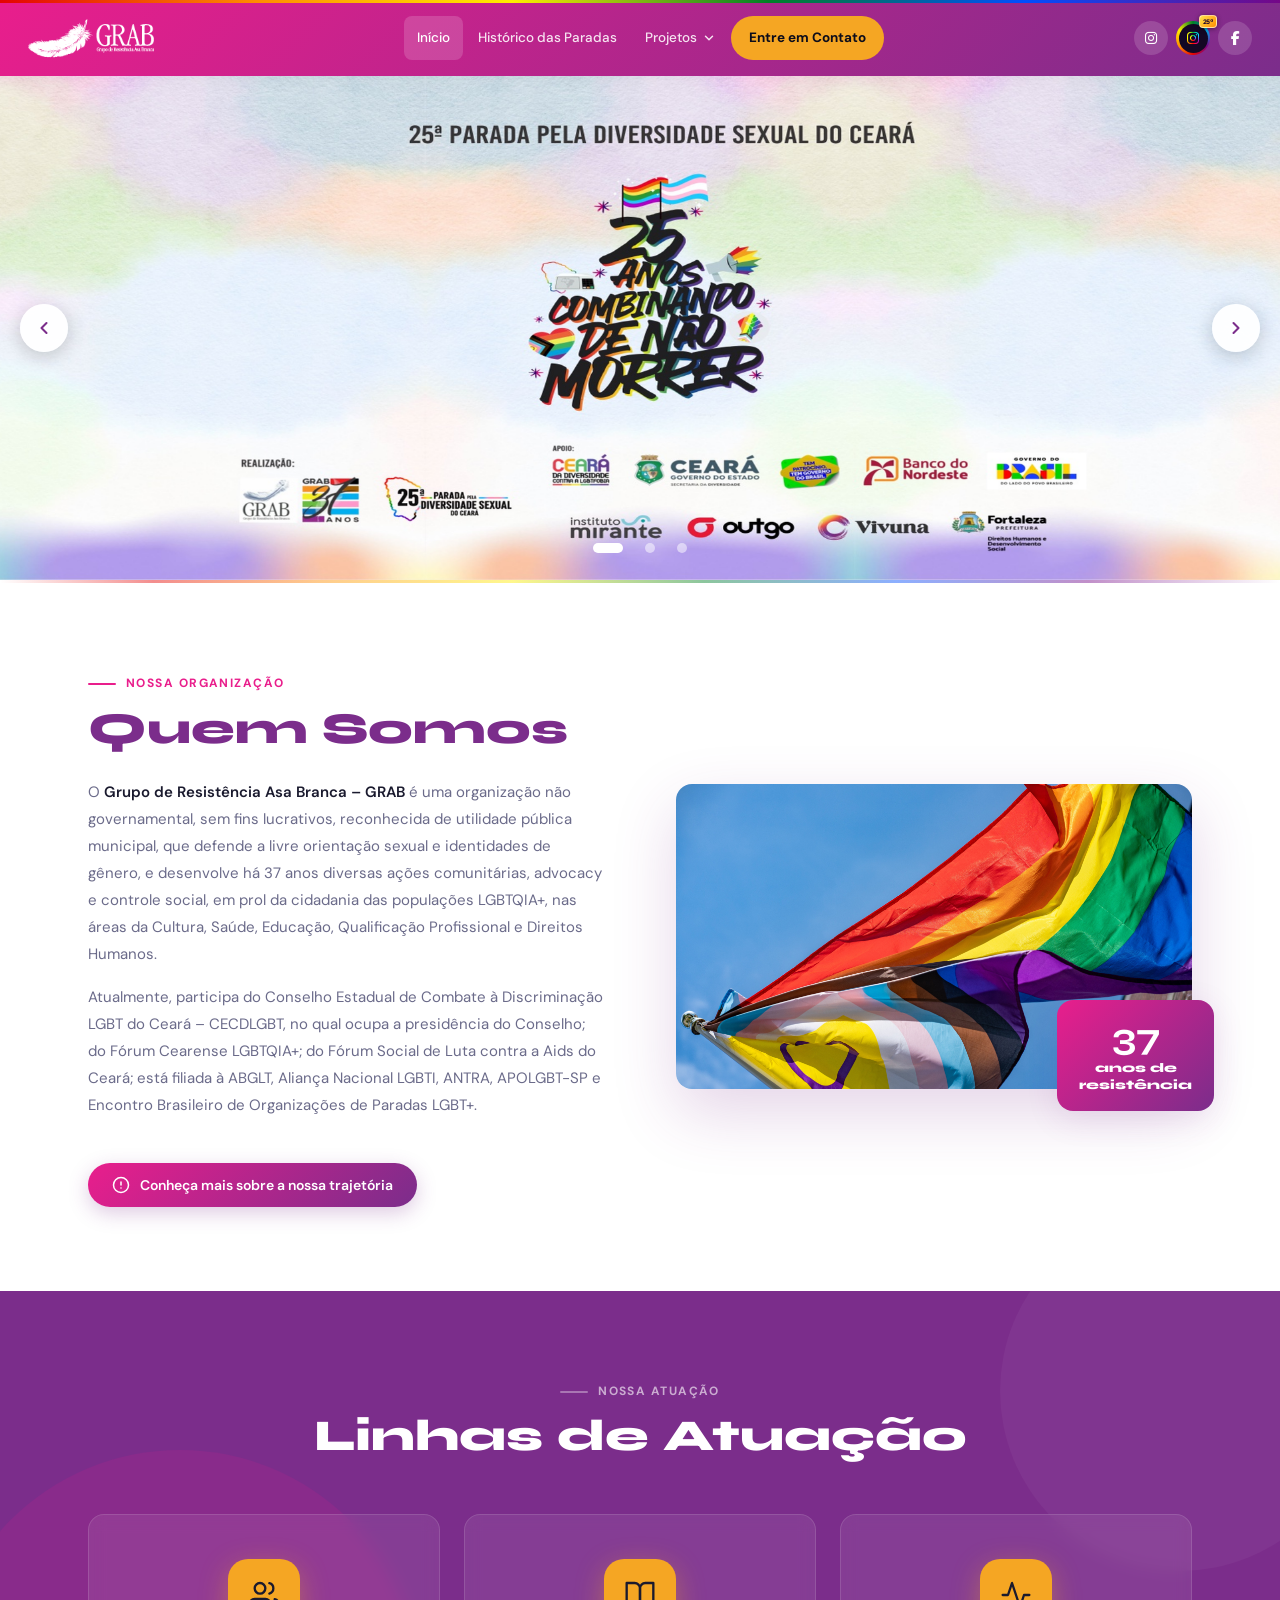
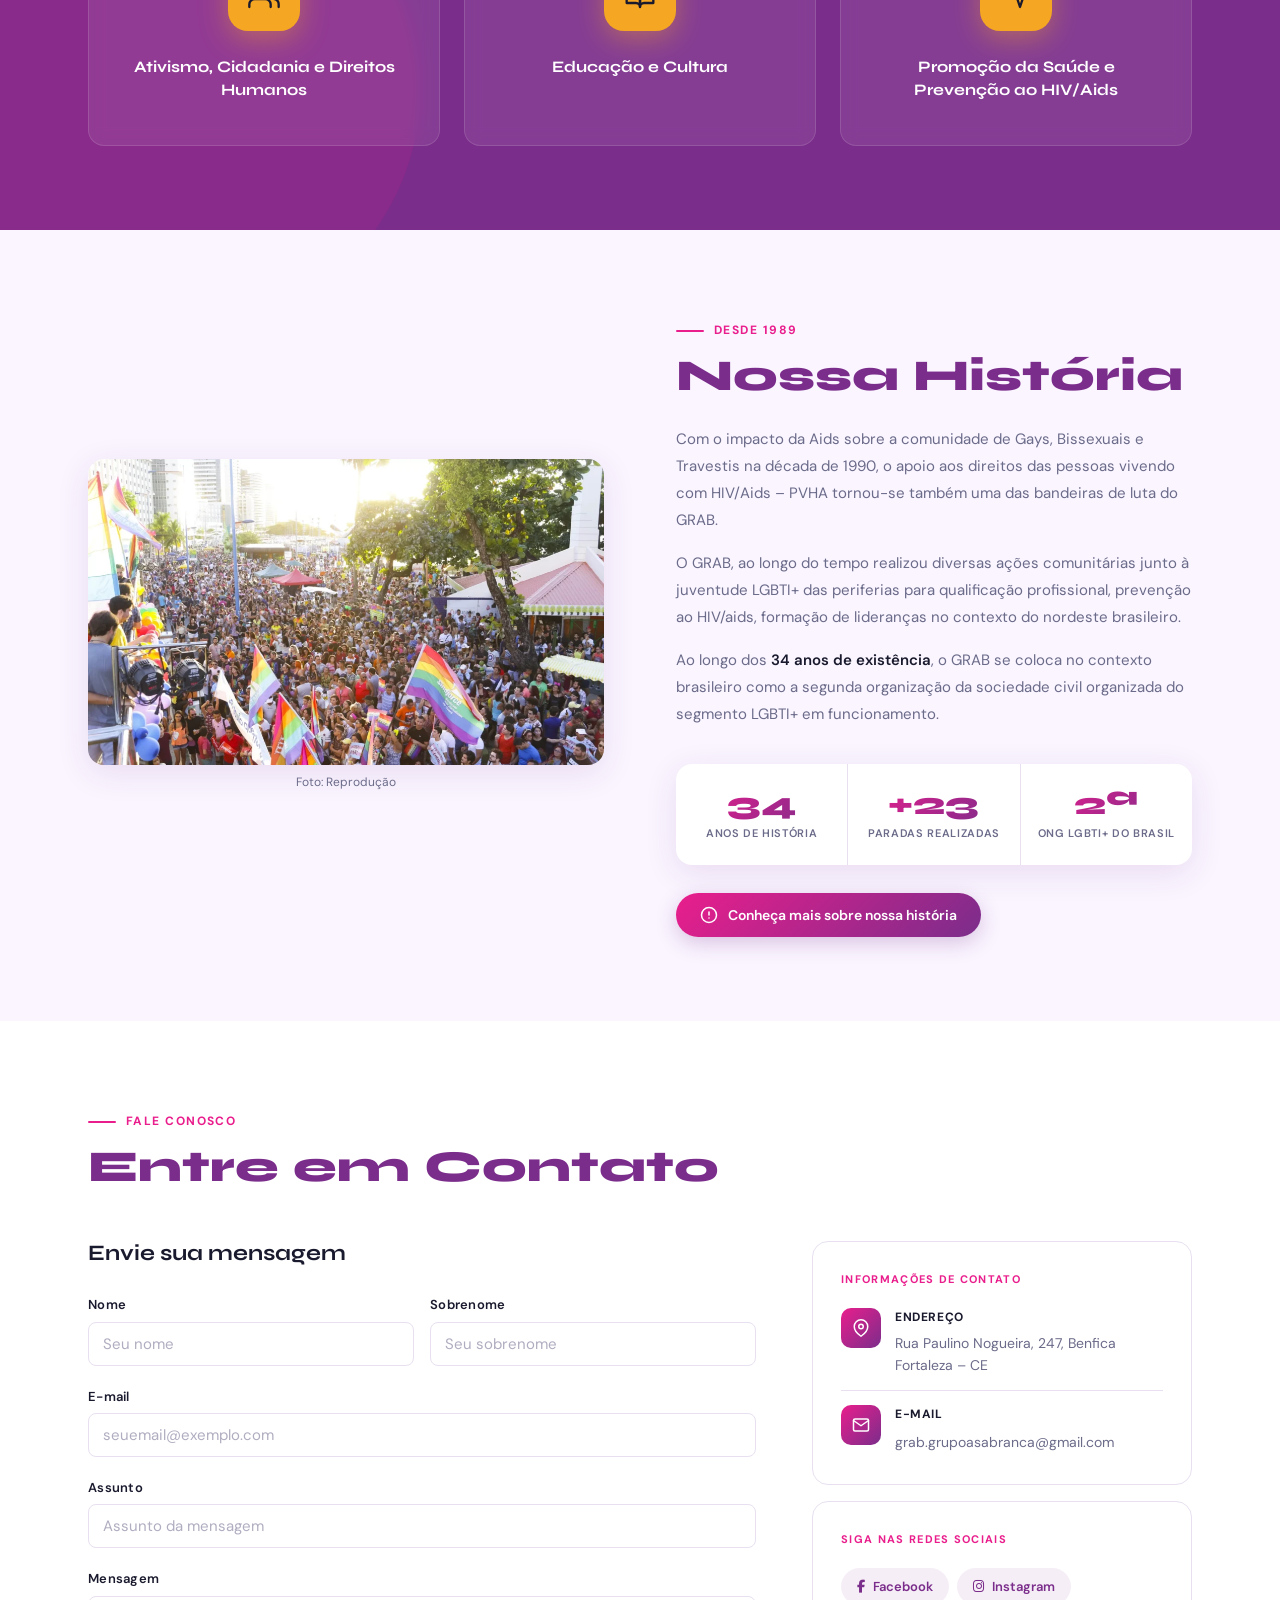
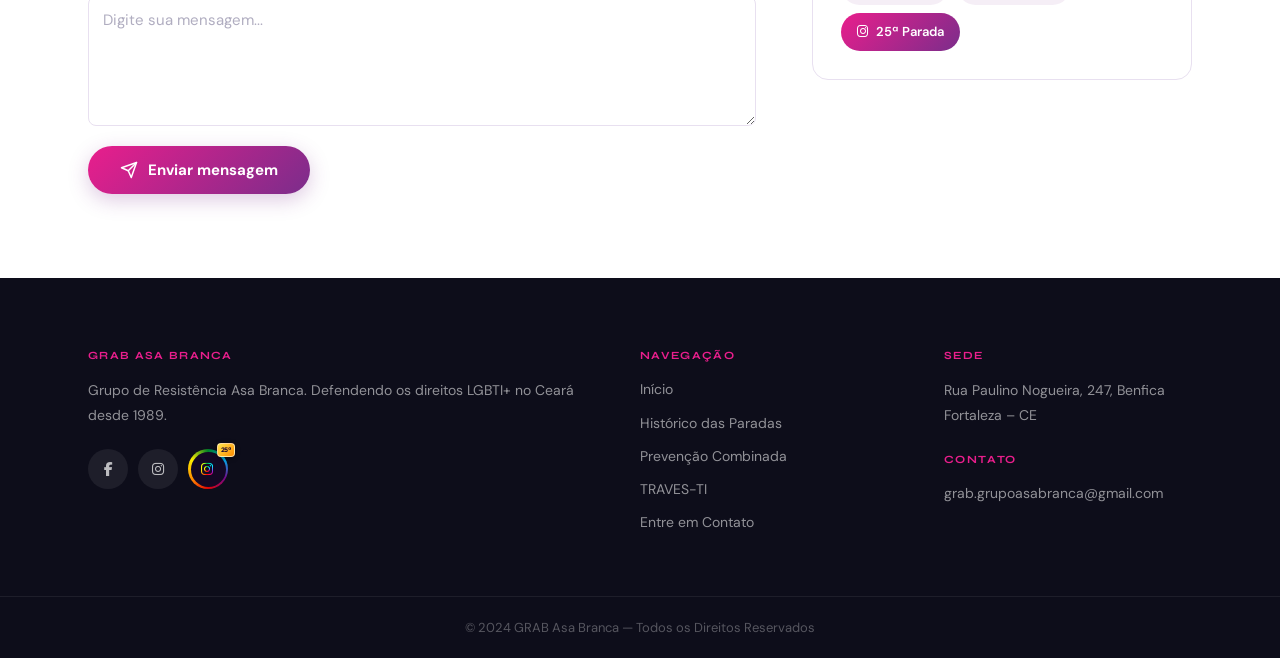
==== commit 0365b162: "feat: unify site design system and add Parade history page - Consolidate all per-page <style> blocks" ====
--- a/index.html
+++ b/index.html
@@ -15,7 +15,7 @@
   <meta name="viewport" content="width=device-width, initial-scale=1.0">
   <title>GRAB – Grupo de Resistência Asa Branca | Direitos LGBTI+ no Ceará</title>
   <meta name="description"
-    content="O GRAB – Grupo de Resistência Asa Branca é uma ONG cearense que defende os direitos LGBTI+ desde 1989. Conheça nossa história, projetos e a 25ª Parada pela Diversidade Sexual do Ceará.">
+    content="O GRAB – Grupo de Resistência Asa Branca é uma ONG cearense que defende os direitos LGBTI+ desde 1989. Conheça nossa história, projetos e o histórico das Paradas pela Diversidade Sexual do Ceará.">
   <meta name="keywords"
     content="GRAB, Grupo de Resistência Asa Branca, LGBTI+, direitos LGBT, ONG Ceará, Parada Diversidade Sexual Ceará, Fortaleza, direitos humanos, diversidade, saúde LGBTI, HIV, prevenção combinada, TRAVES-TI">
   <meta name="author" content="GRAB – Grupo de Resistência Asa Branca">
@@ -27,7 +27,7 @@
   <meta property="og:locale" content="pt_BR">
   <meta property="og:title" content="GRAB – Grupo de Resistência Asa Branca | Direitos LGBTI+ no Ceará">
   <meta property="og:description"
-    content="O GRAB é uma ONG cearense que defende os direitos LGBTI+ desde 1989. Conheça nossa história, projetos e a 25ª Parada pela Diversidade Sexual do Ceará.">
+    content="O GRAB é uma ONG cearense que defende os direitos LGBTI+ desde 1989. Conheça nossa história, projetos e o histórico das Paradas pela Diversidade Sexual do Ceará.">
   <meta property="og:url" content="https://www.grab.net.br/">
   <meta property="og:image" content="https://www.grab.net.br/assets/images/BANNER-GRAB-GR.png">
   <meta property="og:image:width" content="1200">
@@ -38,7 +38,7 @@
   <meta name="twitter:site" content="@grabasabranca">
   <meta name="twitter:title" content="GRAB – Grupo de Resistência Asa Branca | Direitos LGBTI+ no Ceará">
   <meta name="twitter:description"
-    content="O GRAB é uma ONG cearense que defende os direitos LGBTI+ desde 1989. Conheça nossa história, projetos e a 25ª Parada pela Diversidade Sexual do Ceará.">
+    content="O GRAB é uma ONG cearense que defende os direitos LGBTI+ desde 1989. Conheça nossa história, projetos e o histórico das Paradas pela Diversidade Sexual do Ceará.">
   <meta name="twitter:image" content="https://www.grab.net.br/assets/images/BANNER-GRAB-GR.png">
   <!-- Favicons -->
   <link rel="icon" type="image/png" sizes="32x32" href="assets/images/favicon.png">
@@ -52,255 +52,6 @@
   <link rel="stylesheet" href="https://cdnjs.cloudflare.com/ajax/libs/font-awesome/6.4.0/css/all.min.css">
 
   <link rel="stylesheet" href="style.css">
-  <style>
-    .home-alusiva-grid {
-      display: grid;
-      grid-template-columns: repeat(3, 1fr);
-      gap: 14px;
-    }
-
-    .home-alusiva-card {
-      background: #fff;
-      border: 1px solid #e8e0f0;
-      border-top: 3px solid #7B2D8B;
-      border-radius: 10px;
-      padding: 14px 16px;
-      box-shadow: 0 2px 8px rgba(123, 45, 139, 0.06);
-      transition: box-shadow 0.2s, transform 0.2s;
-    }
-
-    .home-alusiva-card:hover {
-      box-shadow: 0 6px 20px rgba(123, 45, 139, 0.13);
-      transform: translateY(-2px);
-    }
-
-    .home-alusiva-card h5 {
-      font-family: 'Syne', sans-serif;
-      font-size: 0.85rem;
-      font-weight: 700;
-      color: #7B2D8B;
-      margin-bottom: 8px;
-      line-height: 1.3;
-    }
-
-    .home-alusiva-meta {
-      display: flex;
-      flex-direction: column;
-      gap: 4px;
-      font-size: 0.78rem;
-      color: #4a4a6a;
-    }
-
-    .home-alusiva-meta span {
-      display: flex;
-      align-items: flex-start;
-      gap: 6px;
-    }
-
-    .home-alusiva-meta i {
-      color: #E91E8C;
-      font-size: 0.75rem;
-      margin-top: 2px;
-      flex-shrink: 0;
-      width: 12px;
-    }
-
-    /* ---- Validação de formulário ---- */
-    .field-error {
-      border-color: #e53e3e !important;
-      box-shadow: 0 0 0 3px rgba(229, 62, 62, 0.12) !important;
-    }
-
-    .field-error-msg {
-      display: block;
-      color: #c53030;
-      font-size: 0.78rem;
-      margin-top: 4px;
-      font-weight: 500;
-    }
-
-    /* ---- Modais de feedback do formulário ---- */
-    .feedback-modal-box {
-      background: #fff;
-      border-radius: 20px;
-      padding: 40px 36px;
-      max-width: 440px;
-      width: 90%;
-      text-align: center;
-      position: relative;
-      box-shadow: 0 24px 64px rgba(123, 45, 139, 0.22);
-    }
-
-    .feedback-modal-icon {
-      width: 64px;
-      height: 64px;
-      border-radius: 50%;
-      display: flex;
-      align-items: center;
-      justify-content: center;
-      margin: 0 auto 20px;
-    }
-
-    .feedback-modal-icon--success {
-      background: linear-gradient(135deg, #7B2D8B 0%, #E91E8C 100%);
-    }
-
-    .feedback-modal-icon--error {
-      background: linear-gradient(135deg, #e53e3e 0%, #c53030 100%);
-    }
-
-    .feedback-modal-title {
-      font-family: 'Syne', sans-serif;
-      font-size: 1.3rem;
-      font-weight: 700;
-      color: #1a1a2e;
-      margin-bottom: 10px;
-    }
-
-    .feedback-modal-text {
-      color: #6b6b8a;
-      font-size: 0.95rem;
-      line-height: 1.65;
-      margin-bottom: 28px;
-    }
-
-    .feedback-modal-btn {
-      display: inline-flex;
-      align-items: center;
-      justify-content: center;
-      gap: 8px;
-      background: linear-gradient(135deg, #7B2D8B 0%, #E91E8C 100%);
-      color: #fff;
-      border: none;
-      padding: 12px 32px;
-      border-radius: 40px;
-      font-family: 'DM Sans', sans-serif;
-      font-size: 14px;
-      font-weight: 700;
-      cursor: pointer;
-      transition: all 0.25s;
-      box-shadow: 0 6px 20px rgba(123, 45, 139, 0.25);
-    }
-
-    .feedback-modal-btn:hover {
-      transform: translateY(-2px);
-      box-shadow: 0 10px 28px rgba(123, 45, 139, 0.4);
-    }
-
-    @media (max-width: 900px) {
-      .home-alusiva-grid {
-        grid-template-columns: repeat(2, 1fr);
-      }
-    }
-
-    @media (max-width: 560px) {
-      .home-alusiva-grid {
-        grid-template-columns: 1fr;
-      }
-    }
-
-    /* ---- Evento passado ---- */
-    .home-alusiva-card--past {
-      background: #f4f4f6;
-      border-top-color: #c2c2cc;
-      border-color: rgba(0, 0, 0, 0.08);
-      box-shadow: none;
-      filter: grayscale(35%);
-      opacity: 0.72;
-    }
-
-    .home-alusiva-card--past:hover {
-      transform: none;
-      box-shadow: 0 2px 8px rgba(0, 0, 0, 0.07);
-      opacity: 0.82;
-    }
-
-    .home-alusiva-card--past h5 {
-      color: #555;
-    }
-
-    .home-alusiva-card--past .home-alusiva-meta {
-      color: #777;
-    }
-
-    .home-alusiva-card--past .home-alusiva-meta i {
-      color: #999;
-    }
-
-    .alusiva-badge--past {
-      background: rgba(0, 0, 0, 0.07);
-      color: #888;
-    }
-
-    /* ---- Destaque: próximo evento ---- */
-    .home-alusiva-card--next {
-      background: linear-gradient(135deg, rgba(245, 166, 35, 0.09) 0%, rgba(245, 166, 35, 0.03) 100%);
-      border-top-color: #F5A623;
-      border-color: rgba(245, 166, 35, 0.35);
-      box-shadow: 0 3px 14px rgba(245, 166, 35, 0.18);
-    }
-
-    .home-alusiva-card--today {
-      background: linear-gradient(135deg, rgba(233, 30, 140, 0.09) 0%, rgba(123, 45, 139, 0.05) 100%);
-      border-top-color: #E91E8C;
-      border-color: rgba(233, 30, 140, 0.3);
-      box-shadow: 0 3px 14px rgba(233, 30, 140, 0.18);
-    }
-
-    .alusiva-badge {
-      display: inline-flex;
-      align-items: center;
-      gap: 5px;
-      font-size: 0.68rem;
-      font-weight: 700;
-      text-transform: uppercase;
-      letter-spacing: 0.5px;
-      border-radius: 20px;
-      padding: 2px 9px;
-      margin-bottom: 8px;
-    }
-
-    .alusiva-badge--next {
-      background: rgba(245, 166, 35, 0.15);
-      color: #9a6500;
-    }
-
-    .alusiva-badge--next i {
-      font-size: 0.65rem;
-      color: #9a6500;
-      width: auto;
-      margin-top: 0;
-    }
-
-    .alusiva-badge--today {
-      background: rgba(233, 30, 140, 0.12);
-      color: #c0186f;
-    }
-
-    .badge-dot {
-      display: inline-block;
-      width: 7px;
-      height: 7px;
-      background: #E91E8C;
-      border-radius: 50%;
-      flex-shrink: 0;
-      animation: badge-pulse 1.4s ease-in-out infinite;
-    }
-
-    @keyframes badge-pulse {
-
-      0%,
-      100% {
-        opacity: 1;
-        transform: scale(1);
-      }
-
-      50% {
-        opacity: 0.45;
-        transform: scale(0.75);
-      }
-    }
-  </style>
   <!-- Dados estruturados JSON-LD -->
   <script type="application/ld+json">
   {
@@ -348,7 +99,7 @@
       <nav class="main-nav" aria-label="Navegação principal">
         <ul>
           <li><a href="index.html" class="active">Início</a></li>
-          <li><a href="parada-2026.html">25ª Parada pela Diversidade</a></li>
+          <li><a href="historico-paradas.html">Histórico das Paradas</a></li>
           <li class="has-dropdown">
             <a href="#" class="nav-dropdown-btn" aria-haspopup="true" aria-expanded="false" id="dropdown-projetos-btn">
               Projetos
@@ -388,7 +139,7 @@
   <!-- MOBILE NAV -->
   <nav class="mobile-nav" id="mobile-nav" aria-label="Menu mobile">
     <a href="index.html">Início</a>
-    <a href="parada-2026.html">25ª Parada pela Diversidade Sexual do Ceará</a>
+    <a href="historico-paradas.html">Histórico das Paradas</a>
     <span class="mobile-subnav-label">Projetos</span>
     <a href="prevencao-combinada.html" class="mobile-subitem">Prevenção Combinada</a>
     <a href="traves-ti.html" class="mobile-subitem">TRAVES-TI</a>
@@ -397,6 +148,8 @@
 
   <!-- PAGE CONTENT -->
   <main class="page-content" id="content">
+
+    <h1 class="sr-only">GRAB – Grupo de Resistência Asa Branca: direitos LGBTI+ no Ceará desde 1989</h1>
 
     <!-- HERO SLIDER -->
     <section class="hero-slider" aria-label="Destaques">
@@ -515,280 +268,6 @@
       </div>
     </section>
 
-    <!-- 25ª PARADA -->
-    <section class="section parada-home-section" id="parada" aria-labelledby="parada-heading">
-      <div class="section-inner">
-        <div class="fade-up">
-          <span class="section-label">Evento do Ano</span>
-          <h2 class="section-title" id="parada-heading">25ª Parada pela Diversidade Sexual do Ceará</h2>
-          <p class="parada-home-lead">
-            O maior evento LGBTI+ do Ceará e um dos maiores do Brasil, reunindo anualmente mais de 1,5 milhão
-            de pessoas na Avenida Beira-Mar de Fortaleza em defesa dos Direitos Humanos, cidadania e respeito.
-          </p>
-        </div>
-
-        <div class="parada-home-grid">
-
-          <!-- Texto + stats + CTA -->
-          <div class="fade-up">
-            <span class="parada-date-badge">
-              <svg width="14" height="14" viewBox="0 0 24 24" fill="none" stroke="currentColor" stroke-width="2.5"
-                stroke-linecap="round" stroke-linejoin="round" aria-hidden="true">
-                <rect x="3" y="4" width="18" height="18" rx="2" ry="2" />
-                <line x1="16" y1="2" x2="16" y2="6" />
-                <line x1="8" y1="2" x2="8" y2="6" />
-                <line x1="3" y1="10" x2="21" y2="10" />
-              </svg>
-              28 de Junho de 2026 · Beira-Mar, Fortaleza
-            </span>
-
-            <p style="color:var(--text-muted);font-size:15px;line-height:1.8;margin-bottom:12px;">
-              Desde 1999, o GRAB organiza as Paradas pela Diversidade Sexual do Ceará, evento
-              <strong>reconhecido como patrimônio imaterial do Estado</strong> pela Lei 17.062/2019.
-              A 25ª edição é comemorativa, celebrando 25 anos de luta, visibilidade e resistência da
-              população LGBTI+ cearense.
-            </p>
-            <p style="color:var(--text-muted);font-size:15px;line-height:1.8;margin-bottom:28px;">
-              O evento conta com caminhada, trios elétricos, apresentações culturais, ala de acessibilidade
-              e diversidade, além de uma programação de seminários, feiras e debates — <em>todas as atividades
-                são gratuitas.</em>
-            </p>
-
-            <div class="history-stats parada-home-stats" role="list" aria-label="Números da Parada">
-              <div class="stat-item" role="listitem">
-                <div class="stat-number">1,5M</div>
-                <div class="stat-label">Pessoas por edição</div>
-              </div>
-              <div class="stat-item" role="listitem">
-                <div class="stat-number">25ª</div>
-                <div class="stat-label">Edição em 2026</div>
-              </div>
-              <div class="stat-item" role="listitem">
-                <div class="stat-number">1999</div>
-                <div class="stat-label">Primeira edição</div>
-              </div>
-            </div>
-
-            <a href="parada-2026.html" class="btn-parada">
-              Mais detalhes da 25ª Parada
-              <svg width="16" height="16" viewBox="0 0 24 24" fill="none" stroke="currentColor" stroke-width="2.5"
-                stroke-linecap="round" stroke-linejoin="round" aria-hidden="true">
-                <polyline points="9 18 15 12 9 6"></polyline>
-              </svg>
-            </a>
-            <a href="https://www.instagram.com/paradaceoficial" target="_blank" rel="noopener" class="parada-insta-cta"
-              aria-label="Siga a 25ª Parada no Instagram @paradaceoficial">
-              <span class="parada-insta-cta__icon">
-                <i class="fab fa-instagram" aria-hidden="true"></i>
-              </span>
-              <span class="parada-insta-cta__text">Siga a <strong>25ª Parada</strong> no Instagram</span>
-              <span class="parada-insta-cta__handle">@paradaceoficial</span>
-              <span class="parada-insta-cta__arrow" aria-hidden="true">↗</span>
-            </a>
-          </div>
-
-          <!-- Selo oficial da 25ª Parada -->
-          <div class="fade-up delay-1"
-            style="display:flex;justify-content:center;align-items:flex-start;align-self:flex-start;padding-top:8px;">
-            <img src="assets/images/Selo-3-25-Parada.png" alt="Selo 25ª Parada pela Diversidade Sexual do Ceará"
-              loading="lazy" style="max-width:420px;width:100%;display:block;">
-          </div>
-
-        </div>
-      </div>
-    </section>
-
-    <!-- PROGRAMAÇÃO ALUSIVA 25ª PARADA -->
-    <section class="section" id="programacao-alusiva" style="background:#fff;padding-top:64px;padding-bottom:64px;">
-      <div class="section-inner">
-        <div class="fade-up" style="margin-bottom:32px;">
-          <span class="section-label">25ª Parada pela Diversidade Sexual do Ceará</span>
-          <h2 class="section-title" style="margin-bottom:12px;">Programação Alusiva</h2>
-          <p class="parada-home-lead">
-            25 anos de resistência não cabem em um único dia. A celebração começa em 10 de junho e percorre Fortaleza
-            com arte, política e memória, culminando na maior caminhada do Ceará no dia 28.
-          </p>
-        </div>
-        <div class="home-alusiva-grid fade-up">
-
-          <div class="home-alusiva-card" data-date="2026-06-10">
-            <h5>Sessão Solene Homenagem aos 25 Anos de Paradas no Ceará</h5>
-            <div class="home-alusiva-meta">
-              <span><i class="fa fa-calendar-alt"></i>10/06/2026 (Quarta-feira) – 17h</span>
-              <span><i class="fa fa-map-marker-alt"></i>Assembleia Legislativa do Ceará</span>
-              <span><i class="fa fa-users"></i>Mandato Dep. Estadual Renato Roseno</span>
-            </div>
-          </div>
-
-          <div class="home-alusiva-card" data-date="2026-06-16">
-            <h5>Sessão Solene Alusivo ao Mês do Orgulho LGBTQIA+</h5>
-            <div class="home-alusiva-meta">
-              <span><i class="fa fa-calendar-alt"></i>16/06/2026 (Terça-feira) – 17h</span>
-              <span><i class="fa fa-map-marker-alt"></i>Assembleia Legislativa do Ceará</span>
-              <span><i class="fa fa-users"></i>Mandato Dep. Estadual Larissa Gaspar</span>
-            </div>
-          </div>
-
-          <div class="home-alusiva-card" data-date="2026-06-18">
-            <h5>Exposição 25 Anos – Parada pela Diversidade Sexual do Ceará</h5>
-            <div class="home-alusiva-meta">
-              <span><i class="fa fa-calendar-alt"></i>18/06/2026 (Quinta-feira) – 19h</span>
-              <span><i class="fa fa-map-marker-alt"></i>Salão Nobre da Reitoria da UFC</span>
-              <span><i class="fa fa-users"></i>Grupo de Resistência Asa Branca – GRAB</span>
-            </div>
-          </div>
-
-          <div class="home-alusiva-card" data-date="2026-06-20">
-            <h5>Pré Parada da Diversidade Sexual e Feira de Empreendedorismo LGBTQIA+ de Fortaleza</h5>
-            <div class="home-alusiva-meta">
-              <span><i class="fa fa-calendar-alt"></i>20/06/2026 (Sábado) – 16h</span>
-              <span><i class="fa fa-map-marker-alt"></i>Centro Cultural Belchior – Praia de Iracema</span>
-              <span><i class="fa fa-users"></i>Coordenadoria Especial da Diversidade de Fortaleza e Ciranda da
-                Marias</span>
-            </div>
-          </div>
-
-          <div class="home-alusiva-card" data-date="2026-06-20">
-            <h5>Mostra FOR RAINBOW ORGULHO</h5>
-            <div class="home-alusiva-meta">
-              <span><i class="fa fa-calendar-alt"></i>20/06/2026 (Sábado) – 18h</span>
-              <span><i class="fa fa-map-marker-alt"></i>Praça do MIS – Museu da Imagem e do Som</span>
-              <span><i class="fa fa-users"></i>CENAPOP – For Rainbow</span>
-            </div>
-          </div>
-
-          <div class="home-alusiva-card" data-date="2026-06-20">
-            <h5>Arraiá da Comadre Associação dos Surdos LGBT</h5>
-            <div class="home-alusiva-meta">
-              <span><i class="fa fa-calendar-alt"></i>20/06/2026 (Sábado) – 19h</span>
-              <span><i class="fa fa-map-marker-alt"></i>Av. Bezerra de Menezes, 549 – Fortaleza</span>
-              <span><i class="fa fa-users"></i>Associação dos Surdos LGBTs do Ceará</span>
-            </div>
-          </div>
-
-          <div class="home-alusiva-card" data-date="2026-06-20">
-            <h5>Parada da Diversidade de Guaiuba</h5>
-            <div class="home-alusiva-meta">
-              <span><i class="fa fa-calendar-alt"></i>20/06/2026 (Sábado) – 20h</span>
-              <span><i class="fa fa-map-marker-alt"></i>Em frente o Buteco de Rua, Guaiúba-CE</span>
-              <span><i class="fa fa-users"></i>APLOSG Guaiúba</span>
-            </div>
-          </div>
-
-          <div class="home-alusiva-card" data-date="2026-06-21">
-            <h5>5º Pedal do Orgulho</h5>
-            <div class="home-alusiva-meta">
-              <span><i class="fa fa-calendar-alt"></i>21/06/2026 (Domingo) – 7h30</span>
-              <span><i class="fa fa-map-marker-alt"></i>Passeio Público de Fortaleza</span>
-              <span><i class="fa fa-users"></i>AMOR / Prefeitura Municipal de Fortaleza</span>
-            </div>
-          </div>
-
-          <div class="home-alusiva-card" data-date="2026-06-21">
-            <h5>2º Sambão do Orgulho</h5>
-            <div class="home-alusiva-meta">
-              <span><i class="fa fa-calendar-alt"></i>21/06/2026 (Domingo) – 12h às 19h</span>
-              <span><i class="fa fa-map-marker-alt"></i>Ajeum de Oyá</span>
-              <span><i class="fa fa-users"></i>Grupo de Resistência Asa Branca – GRAB</span>
-            </div>
-          </div>
-
-          <div class="home-alusiva-card" data-date="2026-06-24">
-            <h5>Coletiva de Imprensa da 25ª Parada</h5>
-            <div class="home-alusiva-meta">
-              <span><i class="fa fa-calendar-alt"></i>24/06/2026 (Quarta-feira) – 10h</span>
-              <span><i class="fa fa-map-marker-alt"></i>ADUFC</span>
-              <span><i class="fa fa-users"></i>Grupo de Resistência Asa Branca – GRAB</span>
-            </div>
-          </div>
-
-          <div class="home-alusiva-card" data-date="2026-06-25">
-            <h5>Seminário-Ato da 25ª Parada pela Diversidade Sexual do Ceará</h5>
-            <div class="home-alusiva-meta">
-              <span><i class="fa fa-calendar-alt"></i>25/06/2026 (Quinta-feira) – 15h às 18h</span>
-              <span><i class="fa fa-map-marker-alt"></i>ADUFC</span>
-              <span><i class="fa fa-users"></i>Grupo de Resistência Asa Branca – GRAB</span>
-            </div>
-          </div>
-
-          <div class="home-alusiva-card" data-date="2026-06-25">
-            <h5>Esquenta da Parada (Ato-Show)</h5>
-            <div class="home-alusiva-meta">
-              <span><i class="fa fa-calendar-alt"></i>25/06/2026 (Quinta-feira) – 18h</span>
-              <span><i class="fa fa-map-marker-alt"></i>É SIM - BAR E RESTAURANTE</span>
-              <span><i class="fa fa-users"></i>Grupo de Resistência Asa Branca – GRAB</span>
-            </div>
-          </div>
-
-          <div class="home-alusiva-card" data-date="2026-06-26">
-            <h5>Projeto RetifiAção – Mutirão de Retificação de Nome Social</h5>
-            <div class="home-alusiva-meta">
-              <span><i class="fa fa-calendar-alt"></i>26/06/2026 (Sexta-feira) – 8h às 12h</span>
-              <span><i class="fa fa-map-marker-alt"></i>UNINASSAU PARANGADA</span>
-              <span><i class="fa fa-users"></i>Coordenadoria Especial da Diversidade / Centro de Referência LGBTQIA+
-                Janaína Dutra</span>
-            </div>
-          </div>
-
-          <div class="home-alusiva-card" data-date="2026-06-26">
-            <h5>3º Festival da Diversidade (1ª Noite)</h5>
-            <div class="home-alusiva-meta">
-              <span><i class="fa fa-calendar-alt"></i>26/06/2026 (Sexta-feira) – 18h</span>
-              <span><i class="fa fa-map-marker-alt"></i>Concha Acústica / UFC</span>
-              <span><i class="fa fa-users"></i>Secretaria da Diversidade – SEDIV</span>
-            </div>
-          </div>
-
-          <div class="home-alusiva-card" data-date="2026-06-27">
-            <h5>Treinão da Diversidade</h5>
-            <div class="home-alusiva-meta">
-              <span><i class="fa fa-calendar-alt"></i>27/06/2026 (Sábado) – 6h</span>
-              <span><i class="fa fa-map-marker-alt"></i>Shopping Rio Mar Fortaleza (Papicu)</span>
-              <span><i class="fa fa-users"></i>Secretaria da Diversidade – SEDIV</span>
-            </div>
-          </div>
-
-          <div class="home-alusiva-card" data-date="2026-06-27">
-            <h5>2º Encontro Cearense de Organizações de Paradas LGBTQIA+</h5>
-            <div class="home-alusiva-meta">
-              <span><i class="fa fa-calendar-alt"></i>27/06/2026 (Sábado)</span>
-              <span><i class="fa fa-map-marker-alt"></i>A definir</span>
-              <span><i class="fa fa-users"></i>Grupo de Resistência Asa Branca – GRAB</span>
-            </div>
-          </div>
-
-          <div class="home-alusiva-card" data-date="2026-06-27">
-            <h5>I Encontro de Homens Gays do Ceará</h5>
-            <div class="home-alusiva-meta">
-              <span><i class="fa fa-calendar-alt"></i>27/06/2026 (Sábado) - 13h</span>
-              <span><i class="fa fa-map-marker-alt"></i>Centro Dragão do Mar de Arte e Cultura</span>
-              <span><i class="fa fa-users"></i>LGBTs do Bonsucesso</span>
-            </div>
-          </div>
-
-          <div class="home-alusiva-card" data-date="2026-06-27">
-            <h5>3º Festival da Diversidade (2ª Noite)</h5>
-            <div class="home-alusiva-meta">
-              <span><i class="fa fa-calendar-alt"></i>27/06/2026 (Sábado) – 18h</span>
-              <span><i class="fa fa-map-marker-alt"></i>Centro Dragão do Mar (Praça Verde)</span>
-              <span><i class="fa fa-users"></i>Secretaria da Diversidade – SEDIV</span>
-            </div>
-          </div>
-
-        </div>
-
-        <div style="text-align:center;margin-top:36px;" class="fade-up">
-          <a href="parada-2026.html#programacao-oficial" class="btn-parada">
-            Programação detalhada
-            <svg width="16" height="16" viewBox="0 0 24 24" fill="none" stroke="currentColor" stroke-width="2.5"
-              stroke-linecap="round" stroke-linejoin="round" aria-hidden="true">
-              <polyline points="9 18 15 12 9 6"></polyline>
-            </svg>
-          </a>
-        </div>
-      </div>
-    </section>
-
     <!-- NOSSA HISTÓRIA -->
     <section class="section history-section" id="history">
       <div class="section-inner">
@@ -987,7 +466,9 @@
       <div class="footer-col">
         <h4>Navegação</h4>
         <a href="index.html">Início</a>
-        <a href="parada-2026.html">25ª Parada pela Diversidade</a>
+        <a href="historico-paradas.html">Histórico das Paradas</a>
+        <a href="prevencao-combinada.html">Prevenção Combinada</a>
+        <a href="traves-ti.html">TRAVES-TI</a>
         <a href="#contato">Entre em Contato</a>
       </div>
       <div class="footer-col">
@@ -1167,63 +648,15 @@
       <p class="feedback-modal-title" id="form-error-modal-title">Não foi possível enviar</p>
       <p class="feedback-modal-text">
         Ocorreu um problema ao enviar sua mensagem. Tente novamente em instantes ou entre em contato
-        diretamente pelo e-mail <a href="mailto:grab.grupoasabranca@gmail.com"
-          style="color:#7B2D8B;font-weight:600;">grab.grupoasabranca@gmail.com</a>.
+        diretamente pelo e-mail <a href="mailto:grab.grupoasabranca@gmail.com">grab.grupoasabranca@gmail.com</a>.
       </p>
-      <button class="feedback-modal-btn" id="form-error-modal-close"
-        style="background:linear-gradient(135deg,#e53e3e 0%,#c53030 100%);box-shadow:0 6px 20px rgba(229,62,62,0.25);">
+      <button class="feedback-modal-btn feedback-modal-btn--error" id="form-error-modal-close">
         Tentar novamente
       </button>
     </div>
   </div>
 
   <script>
-    /* === DESTAQUE PRÓXIMO EVENTO ALUSIVO === */
-    (function () {
-      var today = new Date();
-      today.setHours(0, 0, 0, 0);
-
-      var cards = document.querySelectorAll('.home-alusiva-card[data-date]');
-      var nearestDate = null;
-
-      cards.forEach(function (card) {
-        var parts = card.dataset.date.split('-');
-        var eventDate = new Date(Number(parts[0]), Number(parts[1]) - 1, Number(parts[2]));
-        if (eventDate >= today) {
-          if (nearestDate === null || eventDate < nearestDate) {
-            nearestDate = eventDate;
-          }
-        }
-      });
-
-      if (nearestDate === null) return;
-
-      var isToday = nearestDate.getTime() === today.getTime();
-
-      cards.forEach(function (card) {
-        var parts = card.dataset.date.split('-');
-        var eventDate = new Date(Number(parts[0]), Number(parts[1]) - 1, Number(parts[2]));
-        var badge = document.createElement('div');
-        if (eventDate < today) {
-          card.classList.add('home-alusiva-card--past');
-          badge.className = 'alusiva-badge alusiva-badge--past';
-          badge.innerHTML = '<i class="fa fa-check"></i> Realizado';
-          card.insertBefore(badge, card.firstChild);
-        } else if (eventDate.getTime() === nearestDate.getTime()) {
-          if (isToday) {
-            card.classList.add('home-alusiva-card--today');
-            badge.className = 'alusiva-badge alusiva-badge--today';
-            badge.innerHTML = '<span class="badge-dot"></span> Acontece hoje';
-          } else {
-            card.classList.add('home-alusiva-card--next');
-            badge.className = 'alusiva-badge alusiva-badge--next';
-            badge.innerHTML = '<i class="fa fa-clock"></i> Próximo evento';
-          }
-          card.insertBefore(badge, card.firstChild);
-        }
-      });
-    }());
-
     /* === SLIDER === */
     const track = document.getElementById('slider-track');
     const dots = document.querySelectorAll('.slider-dot');
--- a/style.css
+++ b/style.css
@@ -22,10 +22,23 @@
       --nav-height:     76px;
       --ease:           cubic-bezier(0.4, 0, 0.2, 1);
       --t:              0.25s;
+
+      /* Cores das bandeiras (identidade das Paradas) */
+      --pride-red:      #E40303;
+      --pride-orange:   #FF8C00;
+      --pride-yellow:   #FFED00;
+      --pride-green:    #008026;
+      --pride-blue:     #004DFF;
+      --pride-violet:   #750787;
+      --pride-black:    #1a1a1a;
+      --pride-brown:    #613915;
+      --pride-lblue:    #75AADB;
+      --pride-pink:     #FFAFC8;
+      --rainbow:        linear-gradient(90deg, #E40303, #FF8C00, #FFED00, #008026, #004DFF, #750787);
     }
 
     *, *::before, *::after { box-sizing: border-box; margin: 0; padding: 0; }
-    html { scroll-behavior: smooth; }
+    html { scroll-behavior: smooth; overflow-x: hidden; }
 
     body {
       font-family: 'DM Sans', -apple-system, sans-serif;
@@ -64,6 +77,23 @@
     }
     .skip-link:focus { top: 0; }
 
+    /* Acessibilidade: texto só para leitores de tela */
+    .sr-only {
+      position: absolute;
+      width: 1px; height: 1px;
+      padding: 0; margin: -1px;
+      overflow: hidden;
+      clip: rect(0, 0, 0, 0);
+      white-space: nowrap;
+      border: 0;
+    }
+
+    a:focus-visible,
+    button:focus-visible {
+      outline: 3px solid var(--accent);
+      outline-offset: 2px;
+    }
+
     /* ===========================
        HEADER / NAV
     =========================== */
@@ -78,6 +108,16 @@
     .site-header.scrolled {
       box-shadow: 0 4px 24px rgba(123,45,139,0.4);
     }
+    /* Filete arco-íris — assinatura visual presente em todas as páginas */
+    .site-header::before {
+      content: '';
+      position: absolute;
+      top: 0; left: 0; right: 0;
+      height: 3px;
+      background: var(--rainbow);
+      z-index: 2;
+      pointer-events: none;
+    }
 
     .header-inner {
       display: flex;
@@ -101,6 +141,9 @@
     }
 
     .main-nav a {
+      display: inline-flex;
+      align-items: center;
+      min-height: 44px;
       color: rgba(255,255,255,0.88);
       font-size: 13.5px;
       font-weight: 500;
@@ -363,15 +406,16 @@
       z-index: 10;
     }
     .slider-dot {
-      width: 10px; height: 10px;
-      border-radius: 5px;
-      border: none;
+      width: 24px; height: 24px;
+      border-radius: 12px;
+      border: 7px solid transparent;
       background: rgba(255,255,255,0.5);
+      background-clip: padding-box;
       cursor: pointer;
       transition: all var(--t) var(--ease);
       padding: 0;
     }
-    .slider-dot.active { background: #fff; width: 30px; }
+    .slider-dot.active { background: #fff; background-clip: padding-box; width: 44px; }
 
     /* ===========================
        SECTIONS BASE
@@ -1540,15 +1584,17 @@
   gap: 8px;
   justify-content: center;
   margin-top: 20px;
-  font-family: 'Montserrat', sans-serif;
+  font-family: 'DM Sans', sans-serif;
   font-size: 13px;
 }
 
 .gallery-pages button {
   background: none;
   border: 1px solid var(--border);
-  padding: 6px 12px;
-  border-radius: 4px;
+  min-width: 44px;
+  min-height: 44px;
+  padding: 10px 14px;
+  border-radius: var(--radius-sm);
   cursor: pointer;
   font-family: inherit;
   transition: all 0.2s;
@@ -1559,7 +1605,7 @@
   border-color: var(--primary);
 }
 .gallery-pages button:disabled { opacity: 0.4; cursor: default; }
-.gallery-page-info { color: var(--text-light); }
+.gallery-page-info { color: var(--text-muted); }
 
 /* Lightbox */
 .lightbox-overlay {
@@ -1726,9 +1772,13 @@
 
 .objective-card p {
   font-size: 0.9rem;
-  color: var(--text-light);
+  color: var(--text-muted);
   margin: 0;
   line-height: 1.6;
+}
+
+@media (max-width: 768px) {
+  .objectives-grid { grid-template-columns: 1fr; }
 }
 
 /* ===========================
@@ -1745,7 +1795,7 @@
   color: #fff;
   padding: 12px 16px;
   text-align: left;
-  font-family: 'Montserrat', sans-serif;
+  font-family: 'Syne', sans-serif;
   font-size: 0.85rem;
   text-transform: uppercase;
   letter-spacing: 0.5px;
@@ -1760,7 +1810,7 @@
 /* Legal boxes */
 .legal-grid {
   display: grid;
-  grid-template-columns: repeat(3, 1fr);
+  grid-template-columns: repeat(auto-fit, minmax(220px, 1fr));
   gap: 16px;
   margin: 24px 0;
 }
@@ -1796,7 +1846,7 @@
 }
 .schedule-list li:last-child { border-bottom: none; }
 .schedule-list .time {
-  font-family: 'Montserrat', sans-serif;
+  font-family: 'Syne', sans-serif;
   font-weight: 700;
   color: var(--primary);
   min-width: 100px;
@@ -1825,7 +1875,7 @@
   background: linear-gradient(90deg, var(--primary), var(--secondary));
   color: #fff;
   padding: 14px 20px;
-  font-family: 'Montserrat', sans-serif;
+  font-family: 'Syne', sans-serif;
   font-weight: 700;
   font-size: 0.95rem;
   cursor: pointer;
@@ -1897,35 +1947,1912 @@
   filter: brightness(0.85);
 }
 
-/* Agrupamento de Imagens Quem Somos */
-.read-more-content {
-  max-height: 0;
+/* ============================================================
+   COMPONENTES COMPARTILHADOS
+   (consolidados dos <style> internos das páginas — uma única
+   identidade visual para todo o site)
+   ============================================================ */
+
+/* ── Faixa arco-íris estendida (bandeiras trans + antirracista) ── */
+.rainbow-stripe {
+  width: 100%;
+  height: 8px;
+  background: linear-gradient(to right,
+      #000 0%, #000 5%,
+      #613915 5%, #613915 11%,
+      #75AADB 11%, #75AADB 17%,
+      #FFAFC8 17%, #FFAFC8 22%,
+      #fff 22%, #fff 27%,
+      #E40303 27%, #E40303 40%,
+      #FF8C00 40%, #FF8C00 52%,
+      #FFED00 52%, #FFED00 64%,
+      #008026 64%, #008026 76%,
+      #004DFF 76%, #004DFF 88%,
+      #750787 88%, #750787 100%);
+  display: block;
+}
+
+/* ── Cabeçalho de seção interno (padrão de todas as páginas) ── */
+.section-heading {
+  position: relative;
+  font-size: 1.25rem;
+  font-family: 'Syne', sans-serif;
+  font-weight: 800;
+  color: var(--primary);
+  text-transform: uppercase;
+  letter-spacing: 0.5px;
+  margin-top: 44px;
+  margin-bottom: 20px;
+  padding-bottom: 12px;
+}
+
+.section-heading::after {
+  content: '';
+  position: absolute;
+  bottom: 0;
+  left: 0;
+  width: 56px;
+  height: 4px;
+  border-radius: 4px;
+  background: var(--gradient);
+}
+
+/* ── Divisor suave entre seções ── */
+.section-divider {
+  border: none;
+  height: 1px;
+  background: linear-gradient(to right, transparent, var(--border), transparent);
+  margin: 36px 0;
+}
+
+/* ── Parágrafo de destaque ── */
+.text-lead {
+  font-size: 1.06rem;
+  color: var(--primary-dark);
+  font-weight: 500;
+  line-height: 1.75;
+  border-left: 4px solid var(--secondary);
+  padding: 4px 0 4px 20px;
+  margin: 24px 0;
+}
+
+/* ── Legenda de foto ── */
+.img-caption {
+  font-size: 12px;
+  color: var(--text-muted);
+  margin: 6px 0 32px;
+}
+
+/* ── Blocos de conteúdo com acento lateral ── */
+.content-block {
+  background: #fff;
+  border-radius: 14px;
+  padding: 28px 32px;
+  margin: 24px 0;
+  border-left: 6px solid var(--primary);
+  box-shadow: 0 2px 12px rgba(0, 0, 0, 0.06);
+}
+
+.content-block h4 { color: var(--primary); margin-bottom: 14px; }
+.content-block p { margin-bottom: 12px; }
+.content-block p:last-child { margin-bottom: 0; }
+.content-block.accent-red { border-left-color: var(--pride-red); }
+.content-block.accent-orange { border-left-color: var(--pride-orange); }
+.content-block.accent-green { border-left-color: var(--pride-green); }
+.content-block.accent-blue { border-left-color: var(--pride-blue); }
+.content-block.accent-red h4 { color: var(--pride-red); }
+.content-block.accent-orange h4 { color: #c45c00; }
+.content-block.accent-green h4 { color: var(--pride-green); }
+.content-block.accent-blue h4 { color: var(--pride-blue); }
+
+/* ── Faixa do manifesto (gradiente das bandeiras) ── */
+.manifesto-banner {
+  padding: 0;
+  margin: 0;
   overflow: hidden;
-  transition: max-height 0.5s ease-out;
-}
-.read-more-content.expanded {
-  max-height: 1200px;
-}
-.btn-read-more {
+}
+
+.manifesto-banner-inner {
+  background: linear-gradient(135deg,
+      #E40303 0%, #FF8C00 20%, #FFED00 38%,
+      #008026 56%, #75AADB 74%, #750787 100%);
+  padding: 36px 32px;
+  text-align: center;
+}
+
+.manifesto-eyebrow {
+  font-family: 'Syne', sans-serif;
+  font-size: 0.72rem;
+  font-weight: 700;
+  text-transform: uppercase;
+  letter-spacing: 2px;
+  color: rgba(0, 0, 0, 0.55);
+  margin-bottom: 10px;
+}
+
+.manifesto-text {
+  font-family: 'Syne', sans-serif;
+  font-size: clamp(1.05rem, 2.5vw, 1.45rem);
+  font-weight: 800;
+  text-transform: uppercase;
+  letter-spacing: 0.5px;
+  color: #000;
+  line-height: 1.35;
+  max-width: 820px;
+  margin: 0 auto;
+  text-shadow: 0 1px 0 rgba(255, 255, 255, 0.25);
+}
+
+/* ── Cartão de data/local de evento ── */
+.event-info-card {
+  display: flex;
+  align-items: center;
+  gap: 24px;
+  background: #fff;
+  border: 1px solid var(--border);
+  border-left: 5px solid var(--secondary);
+  border-radius: var(--radius-sm);
+  padding: 18px 24px;
+  margin-bottom: 20px;
+  flex-wrap: wrap;
+  box-shadow: 0 2px 12px rgba(123, 45, 139, 0.07);
+}
+
+.event-info-item {
+  display: flex;
+  align-items: center;
+  gap: 10px;
+  color: var(--text);
+  font-size: 0.95rem;
+  font-weight: 600;
+}
+
+.event-info-item i {
+  color: var(--secondary);
+  font-size: 1rem;
+  flex-shrink: 0;
+}
+
+.event-info-item .value {
+  font-family: 'Syne', sans-serif;
+  font-weight: 800;
+  color: var(--primary);
+  font-size: 1rem;
+}
+
+.event-info-item .label {
+  font-size: 0.78rem;
+  font-weight: 600;
+  text-transform: uppercase;
+  letter-spacing: 0.5px;
+  color: var(--text-muted);
+  display: block;
+  margin-bottom: 1px;
+}
+
+/* ── Contêiner de tabela com rolagem horizontal ── */
+.table-scroll {
+  overflow-x: auto;
+  -webkit-overflow-scrolling: touch;
+}
+
+/* ── Tabela de programação ── */
+.schedule-table {
+  width: 100%;
+  border-collapse: collapse;
+  margin: 0 0 40px;
+  font-size: 0.95rem;
+  border-radius: 12px;
+  overflow: hidden;
+  box-shadow: 0 4px 20px rgba(0, 0, 0, 0.08);
+}
+
+.schedule-table thead tr {
+  background: var(--gradient);
+  color: #fff;
+}
+
+.schedule-table th {
+  padding: 14px 20px;
+  text-align: left;
+  font-family: 'Syne', sans-serif;
+  font-size: 0.85rem;
+  text-transform: uppercase;
+  letter-spacing: 0.6px;
+}
+
+.schedule-table td {
+  padding: 13px 20px;
+  border-bottom: 1px solid var(--border);
+  vertical-align: middle;
+}
+
+.schedule-table tbody tr:last-child td { border-bottom: none; }
+.schedule-table tbody tr:nth-child(odd) td { background: #fff; }
+.schedule-table tbody tr:nth-child(even) td { background: var(--bg-light); }
+.schedule-table tbody tr:hover td {
+  background: rgba(233, 30, 140, 0.05);
+  transition: background 0.2s;
+}
+
+.time-badge {
+  display: inline-block;
+  background: var(--gradient);
+  color: #fff;
+  border-radius: 20px;
+  padding: 4px 0;
+  font-size: 0.88rem;
+  font-weight: 700;
+  letter-spacing: 0.3px;
+  min-width: 76px;
+  text-align: center;
+  font-family: 'Syne', sans-serif;
+}
+
+/* ── Layout tabela + selo ── */
+.schedule-layout {
+  display: grid;
+  grid-template-columns: 3fr 2fr;
+  gap: 32px;
+  align-items: start;
+  margin-bottom: 8px;
+}
+
+.schedule-col-seal {
+  display: flex;
+  align-items: flex-start;
+  justify-content: center;
+}
+
+.schedule-col-seal__sticky {
+  position: sticky;
+  top: calc(var(--nav-height) + 20px);
+  width: 100%;
+}
+
+.schedule-col-seal img {
+  width: 100%;
+  height: auto;
+  filter: drop-shadow(0 4px 20px rgba(0, 0, 0, 0.14));
+  transition: transform 0.28s, filter 0.28s;
+}
+
+.schedule-col-seal img:hover {
+  transform: scale(1.03);
+  filter: drop-shadow(0 8px 28px rgba(0, 0, 0, 0.20));
+}
+
+/* ── Cards de programação alusiva ── */
+.alusiva-grid {
+  display: grid;
+  grid-template-columns: repeat(2, 1fr);
+  gap: 16px;
+  margin: 20px 0 8px;
+}
+
+.alusiva-card {
+  background: #fff;
+  border: 1px solid var(--border);
+  border-top: 4px solid var(--primary);
+  border-radius: 12px;
+  padding: 20px 22px;
+  box-shadow: 0 2px 10px rgba(0, 0, 0, 0.05);
+  transition: box-shadow 0.2s, transform 0.2s;
+}
+
+.alusiva-card:hover {
+  box-shadow: 0 6px 24px rgba(123, 45, 139, 0.13);
+  transform: translateY(-2px);
+}
+
+.alusiva-card h5 {
+  font-family: 'Syne', sans-serif;
+  font-size: 0.95rem;
+  font-weight: 700;
+  color: var(--text);
+  margin-bottom: 12px;
+  line-height: 1.35;
+}
+
+.alusiva-meta {
+  display: flex;
+  flex-direction: column;
+  gap: 6px;
+  font-size: 0.87rem;
+  color: var(--text-muted);
+}
+
+.alusiva-meta span {
+  display: flex;
+  align-items: flex-start;
+  gap: 8px;
+}
+
+.alusiva-meta i {
+  color: var(--secondary);
+  font-size: 0.85rem;
+  margin-top: 2px;
+  flex-shrink: 0;
+  width: 14px;
+}
+
+/* Evento passado */
+.alusiva-card--past {
+  background: #f4f4f6;
+  border-top-color: #c2c2cc;
+  border-color: rgba(0, 0, 0, 0.08);
+  box-shadow: none;
+  filter: grayscale(35%);
+  opacity: 0.72;
+}
+
+.alusiva-card--past:hover {
+  transform: none;
+  box-shadow: 0 2px 8px rgba(0, 0, 0, 0.07);
+  opacity: 0.82;
+}
+
+.alusiva-card--past h5 { color: #555; }
+.alusiva-card--past .alusiva-meta { color: #777; }
+.alusiva-card--past .alusiva-meta i { color: #999; }
+
+.alusiva-badge--past {
+  background: rgba(0, 0, 0, 0.07);
+  color: #888;
+}
+
+/* Próximo evento / hoje */
+.alusiva-card--next {
+  background: linear-gradient(135deg, rgba(245, 166, 35, 0.09) 0%, rgba(245, 166, 35, 0.03) 100%);
+  border-top-color: var(--accent);
+  border-color: rgba(245, 166, 35, 0.35);
+  box-shadow: 0 3px 14px rgba(245, 166, 35, 0.18);
+}
+
+.alusiva-card--today {
+  background: linear-gradient(135deg, rgba(233, 30, 140, 0.09) 0%, rgba(123, 45, 139, 0.05) 100%);
+  border-top-color: var(--secondary);
+  border-color: rgba(233, 30, 140, 0.3);
+  box-shadow: 0 3px 14px rgba(233, 30, 140, 0.18);
+}
+
+.alusiva-badge {
+  display: inline-flex;
+  align-items: center;
+  gap: 5px;
+  font-size: 0.7rem;
+  font-weight: 700;
+  text-transform: uppercase;
+  letter-spacing: 0.5px;
+  border-radius: 20px;
+  padding: 2px 10px;
+  margin-bottom: 10px;
+}
+
+.alusiva-badge--next {
+  background: rgba(245, 166, 35, 0.15);
+  color: #9a6500;
+}
+
+.alusiva-badge--next i {
+  font-size: 0.65rem;
+  color: #9a6500;
+  width: auto;
+  margin-top: 0;
+}
+
+.alusiva-badge--today {
+  background: rgba(233, 30, 140, 0.12);
+  color: var(--secondary-dark);
+}
+
+.badge-dot {
+  display: inline-block;
+  width: 7px;
+  height: 7px;
+  background: var(--secondary);
+  border-radius: 50%;
+  flex-shrink: 0;
+  animation: badge-pulse 1.4s ease-in-out infinite;
+}
+
+@keyframes badge-pulse {
+  0%, 100% { opacity: 1; transform: scale(1); }
+  50% { opacity: 0.45; transform: scale(0.75); }
+}
+
+/* ── Bloco do tema (fundo escuro) ── */
+.theme-block {
+  background: var(--dark);
+  border-radius: var(--radius);
+  margin: 0 0 36px;
+  color: #fff;
+  overflow: hidden;
+}
+
+.theme-block__grid {
+  display: grid;
+  grid-template-columns: 1fr 1.5fr;
+}
+
+.theme-block__left {
+  padding: 40px 36px;
+  border-right: 1px solid rgba(255, 255, 255, 0.08);
+  display: flex;
+  flex-direction: column;
+  justify-content: center;
+  position: relative;
+  overflow: hidden;
+}
+
+.theme-block__eyebrow {
+  font-size: 0.67rem;
+  font-weight: 700;
+  text-transform: uppercase;
+  letter-spacing: 2.5px;
+  color: rgba(255, 255, 255, 0.55) !important;
+  margin-bottom: 16px;
+  display: flex;
+  align-items: center;
+  gap: 8px;
+}
+
+.theme-block__eyebrow::before {
+  content: '';
+  display: block;
+  width: 20px;
+  height: 2px;
+  flex-shrink: 0;
+  background: var(--rainbow);
+}
+
+.theme-block__headline {
+  font-family: 'Syne', sans-serif;
+  font-size: clamp(1.45rem, 2.6vw, 2rem);
+  font-weight: 800;
+  color: var(--pride-yellow);
+  line-height: 1.2;
+  text-transform: uppercase;
+  letter-spacing: 0.3px;
+  margin-bottom: 20px;
+}
+
+.theme-block__manifesto {
+  font-size: 0.8rem;
+  font-weight: 700;
+  color: var(--pride-pink) !important;
+  text-transform: uppercase;
+  letter-spacing: 0.4px;
+  line-height: 1.6;
+  padding-top: 16px;
+  border-top: 1px solid rgba(255, 255, 255, 0.1);
+  margin: 0;
+}
+
+.theme-block__right {
+  padding: 40px 36px;
+  display: flex;
+  flex-direction: column;
+  gap: 0;
+}
+
+.theme-block__seal-box {
+  background: #fff;
+  border-radius: 10px;
+  padding: 16px;
+  margin-top: 20px;
+  display: flex;
+  justify-content: center;
+  align-items: center;
+}
+
+.theme-block__seal-box img {
+  max-height: 160px;
+  width: auto;
+  max-width: 100%;
+}
+
+.theme-block__right p {
+  color: rgba(255, 255, 255, 0.78);
+  font-size: 0.95rem;
+  margin-bottom: 14px;
+  line-height: 1.75;
+}
+
+.theme-block__right p:last-child { margin-bottom: 0; }
+.theme-block em { color: var(--pride-yellow); font-style: italic; }
+.theme-block strong { color: #fff; }
+.theme-block .parada-insta-cta__text strong { color: #2d0a45; }
+
+/* ── Link discreto para o Manifesto ── */
+.manifesto-pdf-callout {
+  font-size: 0.85rem;
+  color: rgba(255, 255, 255, 0.55);
+  margin: 0 0 14px;
+  line-height: 1.6;
+}
+
+.manifesto-pdf-link {
+  display: inline-flex;
+  align-items: center;
+  gap: 6px;
+  color: var(--pride-pink);
+  font-weight: 700;
+  text-decoration: none;
+  border-bottom: 1px solid rgba(255, 175, 200, 0.40);
+  transition: color 0.2s, border-color 0.2s;
+}
+
+.manifesto-pdf-link i { font-size: 0.82rem; flex-shrink: 0; }
+
+.manifesto-pdf-link:hover {
+  color: #fff;
+  border-color: rgba(255, 255, 255, 0.60);
+}
+
+/* ── Destaques de selo ── */
+.selo-destaque {
+  background: var(--bg-light);
+  border-top: 1px solid var(--border);
+  border-bottom: 1px solid var(--border);
+  padding: 40px 32px;
+  display: flex;
+  flex-direction: column;
+  align-items: center;
+  gap: 14px;
+}
+
+.selo-destaque__label {
+  font-family: 'Syne', sans-serif;
+  font-size: 0.68rem;
+  font-weight: 700;
+  text-transform: uppercase;
+  letter-spacing: 2.5px;
+  color: var(--text-muted);
+}
+
+.selo-destaque__img {
+  max-width: 340px;
+  width: 100%;
+  height: auto;
+  filter: drop-shadow(0 6px 20px rgba(123, 45, 139, 0.15));
+  transition: transform 0.3s, filter 0.3s;
+}
+
+.selo-destaque__img:hover {
+  transform: scale(1.03);
+  filter: drop-shadow(0 10px 28px rgba(123, 45, 139, 0.22));
+}
+
+.selo-mid {
+  display: flex;
+  align-items: center;
+  gap: 28px;
+  background: var(--bg-light);
+  border: 1px solid var(--border);
+  border-radius: 14px;
+  padding: 28px 32px;
+  margin: 0 0 36px;
+}
+
+.selo-mid__img { flex-shrink: 0; width: 200px; }
+
+.selo-mid__img img {
+  width: 100%;
+  height: auto;
+  filter: drop-shadow(0 4px 14px rgba(0, 0, 0, 0.12));
+  transition: transform 0.28s;
+}
+
+.selo-mid__img img:hover { transform: scale(1.04); }
+.selo-mid__text { flex: 1; }
+
+.selo-mid__text p {
+  font-size: 0.93rem;
+  color: var(--text-muted);
+  line-height: 1.65;
+  margin: 0;
+}
+
+.selo-mid__text strong {
+  display: block;
+  font-family: 'Syne', sans-serif;
+  font-size: 0.78rem;
+  font-weight: 700;
+  text-transform: uppercase;
+  letter-spacing: 2px;
+  color: var(--secondary);
+  margin-bottom: 8px;
+}
+
+.regua-assinatura {
+  margin: 32px 0 0;
+  text-align: center;
+}
+
+.regua-assinatura img {
+  max-width: 100%;
+  height: auto;
+  border-radius: var(--radius-sm);
+}
+
+/* ── Cards de marcos legais (v2) ── */
+.legal-card-v2 {
+  border-radius: 12px;
+  padding: 22px 24px;
+  box-shadow: 0 2px 12px rgba(0, 0, 0, 0.07);
+  font-size: 0.9rem;
+  line-height: 1.6;
+}
+
+.legal-card-v2:nth-child(1) {
+  background: rgba(228, 3, 3, 0.06);
+  border: 1px solid rgba(228, 3, 3, 0.2);
+  border-top: 5px solid var(--pride-red);
+  color: #3a0e0e;
+}
+
+.legal-card-v2:nth-child(2) {
+  background: rgba(0, 128, 38, 0.06);
+  border: 1px solid rgba(0, 128, 38, 0.2);
+  border-top: 5px solid var(--pride-green);
+  color: #082e12;
+}
+
+.legal-card-v2:nth-child(3) {
+  background: rgba(0, 77, 255, 0.06);
+  border: 1px solid rgba(0, 77, 255, 0.2);
+  border-top: 5px solid var(--pride-blue);
+  color: #081030;
+}
+
+.legal-card-v2 strong {
+  display: block;
+  font-family: 'Syne', sans-serif;
+  font-size: 0.82rem;
+  font-weight: 800;
+  text-transform: uppercase;
+  letter-spacing: 0.4px;
+  margin-bottom: 8px;
+}
+
+.legal-card-v2:nth-child(1) strong { color: var(--pride-red); }
+.legal-card-v2:nth-child(2) strong { color: var(--pride-green); }
+.legal-card-v2:nth-child(3) strong { color: var(--pride-blue); }
+
+/* ── Tabela de público (v2) ── */
+.stats-table-v2 {
+  width: 100%;
+  border-collapse: collapse;
+  margin: 20px 0 32px;
+  font-size: 0.93rem;
+  border-radius: 12px;
+  overflow: hidden;
+  box-shadow: 0 2px 12px rgba(0, 0, 0, 0.07);
+}
+
+.stats-table-v2 thead tr {
+  background: var(--dark);
+  color: #fff;
+}
+
+.stats-table-v2 th {
+  padding: 13px 20px;
+  text-align: left;
+  font-family: 'Syne', sans-serif;
+  font-size: 0.83rem;
+  text-transform: uppercase;
+  letter-spacing: 0.6px;
+}
+
+.stats-table-v2 td {
+  padding: 11px 20px;
+  border-bottom: 1px solid var(--border);
+  vertical-align: middle;
+}
+
+.stats-table-v2 tbody tr:last-child td { border-bottom: none; }
+.stats-table-v2 tbody tr:nth-child(odd) td { background: #fff; }
+.stats-table-v2 tbody tr:nth-child(even) td { background: var(--bg-light); }
+.stats-table-v2 tbody tr:hover td { background: rgba(123, 45, 139, 0.05); }
+
+.stats-table-v2 td:first-child {
+  font-family: 'Syne', sans-serif;
+  font-weight: 700;
+  color: var(--text);
+}
+
+/* ── Hero do Manifesto (fundo escuro) ── */
+.manifesto-hero {
+  background: var(--dark);
+  color: #fff;
+  overflow: hidden;
+}
+
+.manifesto-hero__grid {
+  display: grid;
+  grid-template-columns: 1fr 1.35fr;
+}
+
+.manifesto-hero__left {
+  padding: 52px 44px 52px 48px;
+  border-right: 1px solid rgba(255, 255, 255, 0.08);
+  display: flex;
+  flex-direction: column;
+  justify-content: center;
+}
+
+.manifesto-hero__eyebrow {
+  font-size: 0.67rem;
+  font-weight: 700;
+  text-transform: uppercase;
+  letter-spacing: 2.5px;
+  color: rgba(255, 255, 255, 0.48);
+  margin-bottom: 20px;
+  display: flex;
+  align-items: center;
+  gap: 8px;
+}
+
+.manifesto-hero__eyebrow::before {
+  content: '';
+  display: block;
+  width: 24px;
+  height: 2px;
+  flex-shrink: 0;
+  background: var(--rainbow);
+}
+
+.manifesto-hero__title {
+  font-family: 'Syne', sans-serif;
+  font-size: clamp(1.5rem, 3vw, 2.15rem);
+  font-weight: 800;
+  color: var(--pride-yellow);
+  line-height: 1.15;
+  text-transform: uppercase;
+  letter-spacing: 0.3px;
+  margin-bottom: 6px;
+}
+
+.manifesto-hero__title-sub {
+  font-family: 'Syne', sans-serif;
+  font-size: clamp(0.9rem, 1.6vw, 1.15rem);
+  font-weight: 700;
+  color: rgba(255, 237, 0, 0.62);
+  text-transform: uppercase;
+  line-height: 1.3;
+  margin-bottom: 20px;
+}
+
+.manifesto-hero__subtitle {
+  font-size: 0.77rem;
+  font-weight: 600;
+  color: rgba(255, 255, 255, 0.42);
+  text-transform: uppercase;
+  letter-spacing: 0.4px;
+  line-height: 1.7;
+  padding-top: 18px;
+  border-top: 1px solid rgba(255, 255, 255, 0.10);
+}
+
+.manifesto-hero__right {
+  padding: 40px 44px 40px 40px;
+  display: flex;
+  flex-direction: column;
+  justify-content: center;
+  align-items: center;
+  gap: 24px;
+}
+
+.manifesto-hero__seal-box {
+  background: #fff;
+  border-radius: 12px;
+  padding: 16px;
+  display: flex;
+  justify-content: center;
+  align-items: center;
+  box-shadow: 0 8px 28px rgba(0, 0, 0, 0.45);
+  transition: transform 0.3s;
+}
+
+.manifesto-hero__seal-box:hover { transform: scale(1.03); }
+
+.manifesto-hero__seal {
+  max-width: 180px;
+  width: 100%;
+  height: auto;
+}
+
+.manifesto-hero__quote {
+  background: rgba(255, 255, 255, 0.05);
+  border: 1px solid rgba(255, 255, 255, 0.09);
+  border-left: 4px solid var(--pride-pink);
+  border-radius: 10px;
+  padding: 20px 24px;
+  width: 100%;
+  position: relative;
+}
+
+.manifesto-hero__quote::before {
+  content: '\201C';
+  font-family: 'Syne', sans-serif;
+  font-size: 5rem;
+  color: rgba(255, 175, 200, 0.12);
+  position: absolute;
+  top: -12px;
+  left: 14px;
+  line-height: 1;
+  pointer-events: none;
+}
+
+.manifesto-hero__quote p {
+  font-size: 0.9rem;
+  font-style: italic;
+  color: rgba(255, 255, 255, 0.80);
+  line-height: 1.72;
+  margin: 0;
+  position: relative;
+  z-index: 1;
+}
+
+.manifesto-hero__quote cite {
+  display: block;
+  font-size: 0.7rem;
+  font-style: normal;
+  font-weight: 700;
+  text-transform: uppercase;
+  letter-spacing: 0.8px;
+  color: var(--pride-pink);
+  margin-top: 10px;
+}
+
+/* ── Barra de download do PDF ── */
+.manifesto-pdf-bar {
+  background: var(--bg-light);
+  border-bottom: 1px solid var(--border);
+  padding: 16px 32px;
+  text-align: center;
+}
+
+.manifesto-pdf-bar__btn {
+  background: var(--gradient);
+  color: #fff;
+  font-size: 0.9rem;
+  padding: 12px 28px;
+}
+
+.manifesto-pdf-bar__btn:hover {
+  color: #fff;
+  opacity: 0.92;
+}
+
+/* ── Citação em faixa ── */
+.quote-banner {
+  background: var(--gradient);
+  padding: 36px 40px;
+  border-radius: var(--radius);
+  margin: 32px 0;
+  text-align: center;
+  position: relative;
+  overflow: hidden;
+}
+
+.quote-banner::before {
+  content: '\201C';
+  position: absolute;
+  top: -10px;
+  left: 20px;
+  font-size: 8rem;
+  font-family: 'Syne', sans-serif;
+  color: rgba(255, 255, 255, 0.12);
+  line-height: 1;
+  pointer-events: none;
+}
+
+.quote-banner p {
+  font-size: 1.08rem;
+  font-style: italic;
+  font-family: 'Syne', sans-serif;
+  font-weight: 600;
+  line-height: 1.72;
+  margin: 0;
+  color: #fff !important;
+  position: relative;
+  z-index: 1;
+}
+
+/* ── Lista com ícones ── */
+.icon-list {
+  list-style: none;
+  margin: 20px 0;
+  display: grid;
+  gap: 10px;
+}
+
+.icon-list li {
+  display: flex;
+  align-items: flex-start;
+  gap: 14px;
+  padding: 14px 18px;
+  background: var(--bg-light);
+  border-radius: 10px;
+  border-left: 3px solid var(--secondary);
+  font-size: 0.95rem;
+  line-height: 1.55;
+  color: var(--text);
+}
+
+.icon-list li .li-icon {
+  background: var(--gradient);
+  color: #fff;
+  font-size: 0.7rem;
+  width: 22px;
+  height: 22px;
+  border-radius: 50%;
+  display: flex;
+  align-items: center;
+  justify-content: center;
+  flex-shrink: 0;
+  margin-top: 2px;
+}
+
+/* ── Caixa de destaque com acento âmbar ── */
+.callout-box {
+  background: linear-gradient(135deg, #fff8f0, #fff0f8);
+  border: 1px solid rgba(233, 30, 140, 0.2);
+  border-left: 4px solid var(--accent);
+  border-radius: 12px;
+  padding: 20px 24px;
+  margin: 24px 0;
+  font-size: 0.95rem;
+  line-height: 1.7;
+  color: var(--text);
+}
+
+.callout-box p { margin: 0; }
+
+.callout-box .callout-title {
+  font-family: 'Syne', sans-serif;
+  font-weight: 700;
+  font-size: 0.85rem;
+  text-transform: uppercase;
+  letter-spacing: 0.8px;
+  color: var(--accent-dark);
+  margin-bottom: 10px;
+  display: flex;
+  align-items: center;
+  gap: 8px;
+}
+
+/* ── Cards de pilares ── */
+.pillar-cards {
+  display: grid;
+  grid-template-columns: 1fr 1fr;
+  gap: 16px;
+  margin: 28px 0;
+}
+
+.pillar-card {
+  display: flex;
+  gap: 16px;
+  align-items: flex-start;
+  background: #fff;
+  border: 1px solid var(--border);
+  border-radius: 14px;
+  padding: 22px 20px;
+  box-shadow: 0 2px 12px rgba(123, 45, 139, 0.06);
+  transition: transform 0.2s, box-shadow 0.2s;
+}
+
+.pillar-card:hover {
+  transform: translateY(-3px);
+  box-shadow: 0 8px 28px rgba(123, 45, 139, 0.13);
+}
+
+.pillar-icon {
+  width: 44px;
+  height: 44px;
+  border-radius: 12px;
+  background: var(--gradient);
+  display: flex;
+  align-items: center;
+  justify-content: center;
+  flex-shrink: 0;
+  color: #fff;
+  font-size: 1rem;
+}
+
+.pillar-body h5 {
+  font-family: 'Syne', sans-serif;
+  font-weight: 700;
+  font-size: 0.92rem;
+  color: var(--primary-dark);
+  margin-bottom: 8px;
+  line-height: 1.3;
+}
+
+.pillar-body p {
+  font-size: 0.9rem;
+  line-height: 1.65;
+  color: var(--text-muted);
+  margin: 0;
+}
+
+/* ── Card de destaque roxo ── */
+.highlight-card {
+  background: linear-gradient(135deg, #4a1260, var(--primary));
+  color: #fff;
+  padding: 36px;
+  border-radius: 20px;
+  margin: 36px 0;
+  position: relative;
+  overflow: hidden;
+}
+
+.highlight-card::before {
+  content: '';
+  position: absolute;
+  top: -50px;
+  right: -50px;
+  width: 180px;
+  height: 180px;
+  background: rgba(255, 255, 255, 0.06);
+  border-radius: 50%;
+  pointer-events: none;
+}
+
+.highlight-card::after {
+  content: '';
+  position: absolute;
+  bottom: -70px;
+  left: 30px;
+  width: 240px;
+  height: 240px;
+  background: rgba(233, 30, 140, 0.18);
+  border-radius: 50%;
+  pointer-events: none;
+}
+
+.highlight-card .section-label {
+  color: #fff;
+  position: relative;
+  z-index: 1;
+}
+
+.highlight-card .section-label::before { background: rgba(255, 255, 255, 0.5); }
+
+.highlight-card h4 {
+  color: #fff;
+  font-size: 1.25rem;
+  margin-bottom: 16px;
+  position: relative;
+  z-index: 1;
+}
+
+.highlight-card p {
+  color: rgba(255, 255, 255, 0.9);
+  position: relative;
+  z-index: 1;
+  margin-bottom: 14px;
+  line-height: 1.72;
+}
+
+.highlight-card p:last-child { margin-bottom: 0; }
+.highlight-card strong { color: #fff; }
+
+/* ── Faixas de impacto (fundo escuro) ── */
+.crime-banner {
+  background: var(--dark);
+  text-align: center;
+  padding: 44px 32px;
+}
+
+.crime-banner__title {
+  font-family: 'Syne', sans-serif;
+  font-size: clamp(1.5rem, 4.5vw, 2.6rem);
+  font-weight: 800;
+  text-transform: uppercase;
+  letter-spacing: 1px;
+  color: var(--pride-yellow);
+  line-height: 1.15;
+  margin-bottom: 10px;
+}
+
+.crime-banner__sub {
+  font-family: 'Syne', sans-serif;
+  font-size: 0.88rem;
+  font-weight: 700;
+  text-transform: uppercase;
+  letter-spacing: 1.5px;
+  color: rgba(255, 255, 255, 0.50);
+}
+
+.antirracista-banner {
+  background: var(--dark);
+  padding: 40px 32px;
+  text-align: center;
+}
+
+.antirracista-banner p {
+  font-family: 'Syne', sans-serif;
+  font-size: clamp(1.1rem, 3.5vw, 2rem);
+  font-weight: 800;
+  text-transform: uppercase;
+  letter-spacing: 1px;
+  background: var(--rainbow);
+  -webkit-background-clip: text;
+  -webkit-text-fill-color: transparent;
+  background-clip: text;
+  margin: 0;
+  line-height: 1.3;
+}
+
+/* ── Faixa de chamada para ação ── */
+.cta-strip {
+  background: linear-gradient(135deg, var(--primary-dark), var(--primary), var(--secondary));
+  border-radius: 20px;
+  padding: 48px 40px;
+  text-align: center;
+  margin: 40px 0;
+  position: relative;
+  overflow: hidden;
+}
+
+.cta-strip::before {
+  content: '';
+  position: absolute;
+  top: -60px;
+  right: -60px;
+  width: 220px;
+  height: 220px;
+  background: rgba(255, 255, 255, 0.07);
+  border-radius: 50%;
+  pointer-events: none;
+}
+
+.cta-strip::after {
+  content: '';
+  position: absolute;
+  bottom: -80px;
+  left: -40px;
+  width: 280px;
+  height: 280px;
+  background: rgba(0, 0, 0, 0.1);
+  border-radius: 50%;
+  pointer-events: none;
+}
+
+.cta-strip h3 {
+  color: #fff;
+  font-size: 1.5rem;
+  margin-bottom: 10px;
+  position: relative;
+  z-index: 1;
+}
+
+.cta-strip p {
+  color: rgba(255, 255, 255, 0.85);
+  font-size: 1rem;
+  margin-bottom: 28px;
+  position: relative;
+  z-index: 1;
+  max-width: 520px;
+  margin-left: auto;
+  margin-right: auto;
+}
+
+.cta-btn {
+  display: inline-flex;
+  align-items: center;
+  gap: 10px;
+  background: #fff;
+  color: var(--primary);
+  font-family: 'Syne', sans-serif;
+  font-weight: 700;
+  font-size: 1rem;
+  padding: 15px 36px;
+  border-radius: 50px;
+  text-decoration: none;
+  position: relative;
+  z-index: 1;
+  transition: transform 0.2s, box-shadow 0.2s, color 0.2s;
+  box-shadow: 0 6px 24px rgba(0, 0, 0, 0.25);
+}
+
+.cta-btn:hover {
+  transform: translateY(-3px);
+  box-shadow: 0 12px 36px rgba(0, 0, 0, 0.35);
+  color: var(--secondary);
+}
+
+.cta-secondary-link {
+  display: inline-flex;
+  align-items: center;
+  gap: 7px;
+  color: rgba(255, 255, 255, 0.65);
+  font-size: 0.82rem;
+  font-weight: 600;
+  text-decoration: none;
+  border-bottom: 1px solid rgba(255, 255, 255, 0.28);
+  margin-top: 18px;
+  transition: color 0.2s, border-color 0.2s;
+  position: relative;
+  z-index: 1;
+}
+
+.cta-secondary-link:hover {
+  color: rgba(255, 255, 255, 0.95);
+  border-color: rgba(255, 255, 255, 0.65);
+}
+
+/* ── Cards de serviços/centros de referência ── */
+.resource-grid {
+  display: grid;
+  grid-template-columns: 1fr 1fr;
+  gap: 16px;
+  margin: 20px 0 32px;
+}
+
+.resource-card {
+  background: #fff;
+  border-radius: 14px;
+  padding: 22px 24px;
+  border: 1px solid var(--border);
+  border-top: 5px solid;
+  box-shadow: 0 2px 12px rgba(0, 0, 0, 0.06);
+  transition: transform 0.2s, box-shadow 0.2s;
+}
+
+.resource-card:hover {
+  transform: translateY(-2px);
+  box-shadow: 0 6px 24px rgba(0, 0, 0, 0.10);
+}
+
+.resource-card--red { border-top-color: var(--pride-red); }
+.resource-card--blue { border-top-color: var(--pride-blue); }
+.resource-card--green { border-top-color: var(--pride-green); }
+.resource-card--orange { border-top-color: var(--pride-orange); }
+
+.resource-card__badge {
+  display: inline-block;
+  font-size: 0.68rem;
+  font-weight: 700;
+  text-transform: uppercase;
+  letter-spacing: 0.6px;
+  padding: 2px 10px;
+  border-radius: 20px;
+  margin-bottom: 10px;
+  background: rgba(0, 0, 0, 0.06);
+  color: #555;
+}
+
+.resource-card__title {
+  font-family: 'Syne', sans-serif;
+  font-size: 0.87rem;
+  font-weight: 800;
+  text-transform: uppercase;
+  letter-spacing: 0.3px;
+  margin-bottom: 12px;
+  line-height: 1.35;
+}
+
+.resource-card--red .resource-card__title { color: var(--pride-red); }
+.resource-card--blue .resource-card__title { color: var(--pride-blue); }
+.resource-card--green .resource-card__title { color: var(--pride-green); }
+.resource-card--orange .resource-card__title { color: #c45c00; }
+
+.resource-card__info {
+  display: flex;
+  flex-direction: column;
+  gap: 6px;
+  font-size: 0.85rem;
+  color: var(--text-muted);
+  line-height: 1.5;
+}
+
+.resource-card__info span {
+  display: flex;
+  align-items: flex-start;
+  gap: 8px;
+  min-width: 0;
+  overflow-wrap: anywhere;
+}
+
+.resource-card__info i {
+  margin-top: 2px;
+  flex-shrink: 0;
+  width: 14px;
+  font-size: 0.78rem;
+  color: #aaa;
+}
+
+/* ── Vídeos (Prevenção Combinada) ── */
+.video-thumbs {
+  display: grid;
+  grid-template-columns: repeat(3, 1fr);
+  gap: 16px;
+  margin: 24px 0;
+}
+
+.video-thumb {
+  display: flex;
+  flex-direction: column;
+  gap: 8px;
+  cursor: pointer;
+}
+
+.video-thumb-img {
+  position: relative;
+  aspect-ratio: 9 / 16;
+  border-radius: 10px;
+  overflow: hidden;
+  background: var(--dark);
+}
+
+.video-thumb-img img {
+  width: 100%;
+  height: 100%;
+  object-fit: cover;
+  display: block;
+  transition: transform 0.3s ease, filter 0.3s ease;
+}
+
+.video-thumb:hover .video-thumb-img img {
+  transform: scale(1.04);
+  filter: brightness(0.75);
+}
+
+.video-thumb-play {
+  position: absolute;
+  inset: 0;
+  display: flex;
+  align-items: center;
+  justify-content: center;
+  pointer-events: none;
+}
+
+.video-thumb-play svg {
+  width: 52px;
+  height: 52px;
+  filter: drop-shadow(0 2px 8px rgba(0, 0, 0, 0.5));
+  transition: transform 0.2s ease;
+}
+
+.video-thumb:hover .video-thumb-play svg { transform: scale(1.12); }
+
+.video-thumb-label {
+  font-size: 13px;
+  color: var(--text-muted);
+  font-family: 'DM Sans', sans-serif;
+  text-align: center;
+  line-height: 1.4;
+}
+
+.video-modal-overlay {
+  display: none;
+  position: fixed;
+  inset: 0;
+  background: rgba(0, 0, 0, 0.88);
+  z-index: 1000;
+  align-items: center;
+  justify-content: center;
+  padding: 20px;
+}
+
+.video-modal-overlay.open { display: flex; }
+
+.video-modal-box {
+  position: relative;
+  display: flex;
+  flex-direction: column;
+  align-items: center;
+  max-height: 90vh;
+}
+
+.video-modal-box video {
+  max-height: 82vh;
+  max-width: 100%;
+  border-radius: 10px;
+  background: #000;
+  display: block;
+}
+
+.video-modal-close {
+  position: absolute;
+  top: -44px;
+  right: 0;
   background: none;
   border: none;
+  color: #fff;
+  font-size: 32px;
+  line-height: 1;
+  cursor: pointer;
+  min-width: 44px;
+  min-height: 44px;
+  padding: 4px 8px;
+  opacity: 0.8;
+  transition: opacity 0.2s;
+}
+
+.video-modal-close:hover { opacity: 1; }
+
+.video-modal-title {
+  color: #fff;
+  font-size: 14px;
+  margin-top: 12px;
+  font-family: 'DM Sans', sans-serif;
+  opacity: 0.8;
+}
+
+/* ── Tabela de serviços de saúde ── */
+.services-table {
+  width: 100%;
+  border-collapse: collapse;
+  margin: 16px 0;
+  font-size: 0.9rem;
+}
+
+.services-table th {
+  background: var(--primary);
+  color: #fff;
+  padding: 12px 16px;
+  text-align: left;
+  font-family: 'Syne', sans-serif;
+  text-transform: uppercase;
+  font-size: 0.8rem;
+  letter-spacing: 0.5px;
+}
+
+.services-table td {
+  padding: 10px 16px;
+  border-bottom: 1px solid var(--border);
+  vertical-align: top;
+}
+
+.services-table tr:nth-child(even) td { background: var(--bg-light); }
+
+.services-table td strong {
+  color: var(--primary);
+  display: block;
+  margin-bottom: 2px;
+}
+
+/* Título de página interna (projetos e edições) */
+.page-title {
+  font-size: 1.8rem;
+  color: var(--primary);
+  margin-bottom: 24px;
+  text-transform: uppercase;
+  letter-spacing: 1px;
+}
+
+.page-subtitle {
+  color: var(--text-muted);
+  margin: -16px 0 32px;
+  font-weight: 600;
+}
+
+/* Grade de conteúdo em duas colunas (texto + imagem) */
+.content-grid {
+  display: grid;
+  grid-template-columns: 1fr 1fr;
+  gap: 40px;
+  align-items: flex-start;
+  margin: 40px 0;
+}
+
+@media (max-width: 768px) {
+  .content-grid { grid-template-columns: 1fr; gap: 28px; }
+}
+
+/* Imagem média com cantos arredondados */
+.img-medium {
+  border-radius: var(--radius-sm);
+  margin-bottom: 16px;
+  max-width: 500px;
+}
+
+/* Complementos da info-box */
+.info-box ul {
+  list-style: disc;
+  padding-left: 20px;
+}
+
+.info-box a {
   color: var(--secondary);
   font-weight: 700;
+}
+
+/* Observação em itálico */
+.obs-note {
+  font-style: italic;
+  color: var(--text-muted);
+  font-size: 13px;
+  margin-bottom: 40px;
+}
+
+.obs-note i { margin-right: 5px; color: var(--secondary); }
+
+/* Imagem de largura total com cantos arredondados */
+.img-full {
+  width: 100%;
+  border-radius: var(--radius-sm);
+}
+
+/* Ícone dentro de cabeçalho de tabela */
+.th-icon { margin-right: 6px; }
+
+/* Subtítulo de grupo de tabelas */
+.table-subtitle {
+  margin: 20px 0 10px;
+  color: var(--secondary);
+  font-size: 0.95rem;
+  text-transform: uppercase;
+  letter-spacing: 0.5px;
+}
+
+/* ── TRAVES-TI ── */
+.sponsors-row {
+  display: flex;
+  gap: 24px;
+  align-items: center;
+  flex-wrap: wrap;
+  margin: 24px 0;
+}
+
+.traves-gallery {
+  display: grid;
+  grid-template-columns: repeat(auto-fill, minmax(200px, 1fr));
+  gap: 12px;
+  margin: 24px 0;
+}
+
+.traves-gallery img {
+  width: 100%;
+  border-radius: 6px;
+  aspect-ratio: 16/9;
+  object-fit: cover;
   cursor: pointer;
+  transition: transform 0.3s, filter 0.3s;
+}
+
+.traves-gallery img:hover {
+  transform: scale(1.05);
+  filter: brightness(0.85);
+}
+
+.stat-cards {
+  display: grid;
+  grid-template-columns: repeat(auto-fit, minmax(130px, 1fr));
+  gap: 16px;
+  margin: 28px 0;
+}
+
+.stat-card {
+  background: #fff;
+  border: 1px solid var(--border);
+  border-radius: 14px;
+  padding: 22px 16px;
+  text-align: center;
+  border-top: 4px solid var(--primary);
+  box-shadow: 0 4px 16px rgba(123, 45, 139, 0.08);
+  transition: transform 0.2s, box-shadow 0.2s;
+}
+
+.stat-card:hover {
+  transform: translateY(-3px);
+  box-shadow: 0 8px 24px rgba(123, 45, 139, 0.15);
+}
+
+.stat-card .stat-number {
+  font-size: 2.4rem;
+  font-weight: 800;
+  font-family: 'Syne', sans-serif;
+  background: var(--gradient);
+  -webkit-background-clip: text;
+  -webkit-text-fill-color: transparent;
+  background-clip: text;
+  display: block;
+  line-height: 1;
+}
+
+.stat-card .stat-label {
+  font-size: 0.72rem;
+  color: var(--text-muted);
+  text-transform: uppercase;
+  letter-spacing: 0.6px;
+  margin-top: 8px;
+  display: block;
+  font-weight: 600;
+}
+
+.partnership-tags {
+  display: flex;
+  flex-wrap: wrap;
+  gap: 8px;
+  margin: 16px 0 8px;
+}
+
+.partnership-tag {
+  background: rgba(123, 45, 139, 0.08);
+  border: 1px solid rgba(123, 45, 139, 0.25);
+  color: var(--primary);
+  font-size: 0.78rem;
+  font-weight: 600;
+  padding: 5px 13px;
+  border-radius: 20px;
+}
+
+/* ── Formulário: validação e modais de feedback (Início) ── */
+.field-error {
+  border-color: #e53e3e !important;
+  box-shadow: 0 0 0 3px rgba(229, 62, 62, 0.12) !important;
+}
+
+.field-error-msg {
+  display: block;
+  color: #c53030;
+  font-size: 0.78rem;
+  margin-top: 4px;
+  font-weight: 500;
+}
+
+.feedback-modal-box {
+  background: #fff;
+  border-radius: 20px;
+  padding: 40px 36px;
+  max-width: 440px;
+  width: 90%;
+  text-align: center;
+  position: relative;
+  box-shadow: 0 24px 64px rgba(123, 45, 139, 0.22);
+}
+
+.feedback-modal-icon {
+  width: 64px;
+  height: 64px;
+  border-radius: 50%;
+  display: flex;
+  align-items: center;
+  justify-content: center;
+  margin: 0 auto 20px;
+}
+
+.feedback-modal-icon--success { background: var(--gradient); }
+.feedback-modal-icon--error { background: linear-gradient(135deg, #e53e3e 0%, #c53030 100%); }
+
+.feedback-modal-title {
+  font-family: 'Syne', sans-serif;
+  font-size: 1.3rem;
+  font-weight: 700;
+  color: var(--text);
+  margin-bottom: 10px;
+}
+
+.feedback-modal-text {
+  color: var(--text-muted);
+  font-size: 0.95rem;
+  line-height: 1.65;
+  margin-bottom: 28px;
+}
+
+.feedback-modal-btn {
+  display: inline-flex;
+  align-items: center;
+  justify-content: center;
+  gap: 8px;
+  background: var(--gradient);
+  color: #fff;
+  border: none;
+  padding: 12px 32px;
+  border-radius: 40px;
+  font-family: 'DM Sans', sans-serif;
+  font-size: 14px;
+  font-weight: 700;
+  cursor: pointer;
+  transition: all 0.25s;
+  box-shadow: 0 6px 20px rgba(123, 45, 139, 0.25);
+}
+
+.feedback-modal-btn:hover {
+  transform: translateY(-2px);
+  box-shadow: 0 10px 28px rgba(123, 45, 139, 0.4);
+}
+
+.feedback-modal-btn--error {
+  background: linear-gradient(135deg, #e53e3e 0%, #c53030 100%);
+  box-shadow: 0 6px 20px rgba(229, 62, 62, 0.25);
+}
+
+.feedback-modal-text a {
+  color: var(--primary);
+  font-weight: 600;
+}
+
+/* ── Histórico das Paradas ── */
+.historico-section { background: var(--bg-light); }
+
+.historico-lead {
+  font-size: 16px;
+  color: var(--text-muted);
+  line-height: 1.75;
+  max-width: 720px;
+  margin-bottom: 40px;
+}
+
+.historico-list {
+  list-style: none;
+  display: flex;
+  flex-direction: column;
+  gap: 18px;
   padding: 0;
+  margin: 0;
+}
+
+.historico-card {
+  display: flex;
+  align-items: stretch;
+  gap: 0;
+  background: #fff;
+  border: 1px solid var(--border);
+  border-radius: var(--radius);
+  overflow: hidden;
+  transition: transform var(--t) var(--ease), box-shadow var(--t) var(--ease), border-color var(--t) var(--ease);
+}
+
+.historico-card:hover {
+  transform: translateY(-3px);
+  box-shadow: var(--shadow);
+  border-color: rgba(123, 45, 139, 0.25);
+}
+
+.historico-card__year {
+  display: flex;
+  flex-direction: column;
+  align-items: center;
+  justify-content: center;
+  gap: 2px;
+  min-width: 110px;
+  padding: 24px 16px;
+  background: var(--gradient);
+  color: #fff;
+  font-family: 'Syne', sans-serif;
+  font-weight: 800;
+  font-size: 1.35rem;
+  line-height: 1;
+  flex-shrink: 0;
+}
+
+.historico-card__year small {
+  font-size: 0.66rem;
+  font-weight: 700;
+  text-transform: uppercase;
+  letter-spacing: 1px;
+  opacity: 0.85;
+}
+
+.historico-card__body {
+  padding: 22px 26px;
+  display: flex;
+  flex-direction: column;
+  gap: 6px;
+  flex: 1;
+}
+
+.historico-card__title {
+  font-family: 'Syne', sans-serif;
+  font-size: 1.05rem;
+  font-weight: 700;
+  color: var(--text);
+  line-height: 1.35;
+  margin: 0;
+  transition: color var(--t) var(--ease);
+}
+
+.historico-card:hover .historico-card__title { color: var(--primary); }
+
+.historico-card__theme {
+  font-size: 0.9rem;
+  color: var(--text-muted);
+  line-height: 1.6;
+  margin: 0;
+}
+
+.historico-card__cta {
+  display: inline-flex;
+  align-items: center;
+  gap: 6px;
   margin-top: 8px;
-  text-decoration: underline;
-  font-family: 'Montserrat', sans-serif;
-  text-transform: uppercase;
   font-size: 0.85rem;
-  transition: color 0.2s;
-}
-.btn-read-more:hover {
-  color: var(--primary);
-}
-.btn-read-more::after {
-  content: 'Leia mais ▼';
-}
-.btn-read-more.expanded::after {
-  content: 'Mostrar menos ▲';
-}
+  font-weight: 700;
+  color: var(--secondary);
+}
+
+.historico-card__cta svg { transition: transform var(--t) var(--ease); }
+.historico-card:hover .historico-card__cta svg { transform: translateX(4px); }
+
+.historico-nota {
+  margin-top: 36px;
+  font-size: 0.9rem;
+  color: var(--text-muted);
+  font-style: italic;
+}
+
+/* ============================================================
+   RESPONSIVO — COMPONENTES COMPARTILHADOS
+   ============================================================ */
+@media (max-width: 768px) {
+  .manifesto-banner-inner { padding: 28px 20px; }
+
+  .theme-block__grid,
+  .manifesto-hero__grid { grid-template-columns: 1fr; }
+
+  .theme-block__left,
+  .manifesto-hero__left {
+    border-right: none;
+    border-bottom: 1px solid rgba(255, 255, 255, 0.08);
+    padding: 28px 24px;
+  }
+
+  .theme-block__right,
+  .manifesto-hero__right { padding: 24px 24px; }
+
+  .schedule-layout { grid-template-columns: 1fr; }
+
+  .schedule-col-seal {
+    display: flex;
+    justify-content: center;
+    margin: 12px 0 0;
+  }
+
+  .schedule-col-seal img {
+    max-width: 160px;
+    opacity: 0.85;
+    margin: 0 auto;
+    display: block;
+  }
+
+  .alusiva-grid { grid-template-columns: 1fr; }
+
+  .content-block { padding: 20px; }
+
+  .section-heading { font-size: 1.05rem; }
+
+  .event-info-card { gap: 14px; padding: 14px 16px; }
+
+  .selo-destaque__img { max-width: 240px; }
+
+  .selo-mid { flex-direction: column; text-align: center; }
+  .selo-mid__img { width: 160px; }
+
+  .pillar-cards,
+  .resource-grid { grid-template-columns: 1fr; }
+
+  .quote-banner { padding: 24px 20px; }
+  .highlight-card { padding: 24px 22px; }
+  .cta-strip { padding: 36px 24px; }
+
+  .lightbox-nav.prev { left: 8px; }
+  .lightbox-nav.next { right: 8px; }
+
+  .historico-card { flex-direction: column; }
+  .historico-card__year {
+    flex-direction: row;
+    min-width: 0;
+    padding: 12px 18px;
+    justify-content: flex-start;
+    gap: 10px;
+    font-size: 1.15rem;
+  }
+}
+
+@media (max-width: 600px) {
+  .video-thumbs { grid-template-columns: repeat(2, 1fr); }
+}
+
+@media (max-width: 480px) {
+  .schedule-list .time { min-width: 70px; }
+  .schedule-list li span { min-width: 0; overflow-wrap: anywhere; }
+  .partnership-tag { font-size: 0.72rem; padding: 4px 10px; }
+}
+
